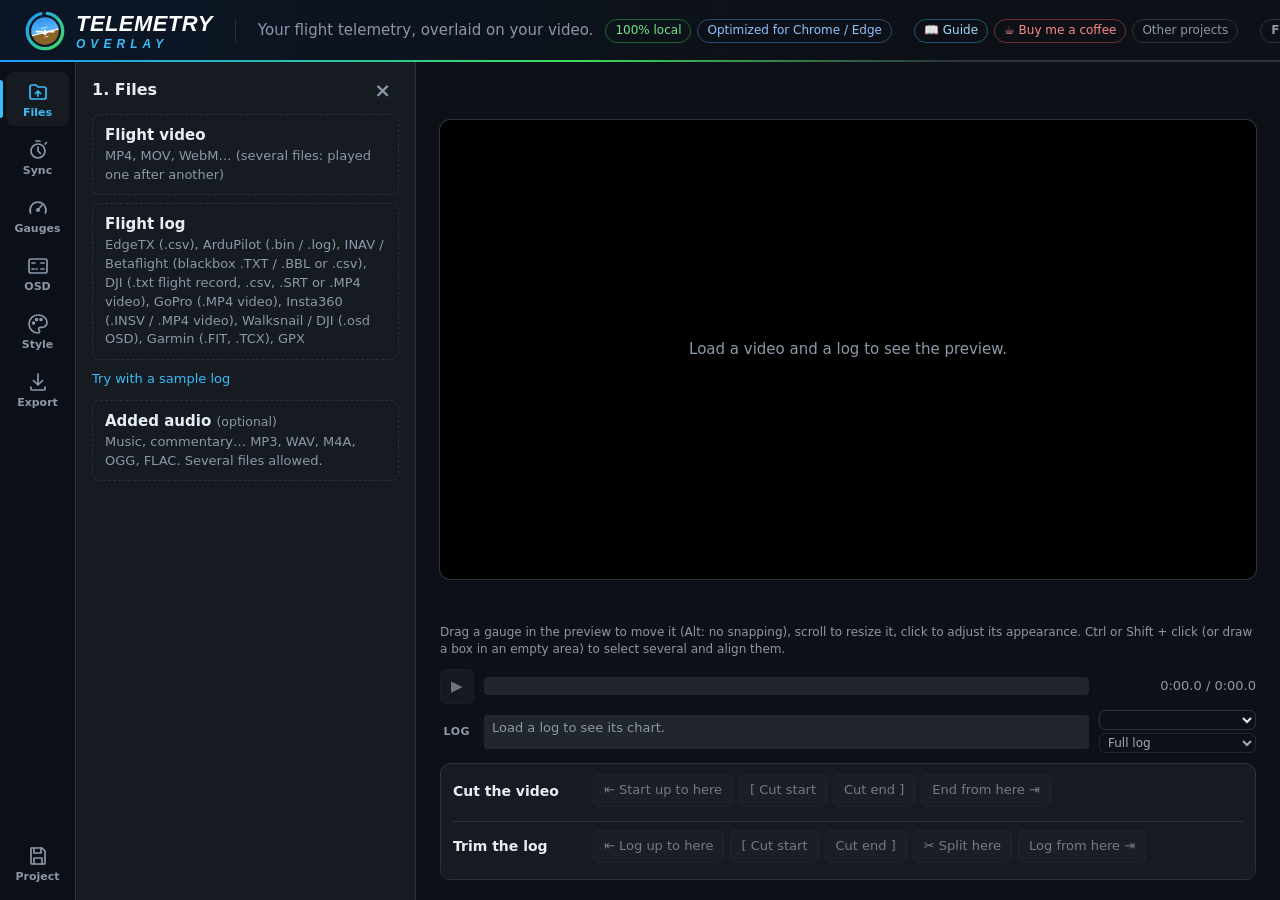
==== index.html @ ede24ced "Mise à jour du site" ====
<!doctype html>
<html lang="fr">
<head>
  <meta charset="utf-8">
  <meta name="viewport" content="width=device-width, initial-scale=1">
  <title>Telemetry Overlay</title>
  <meta name="description" content="Incruste la télémétrie EdgeTX, ArduPilot ou INAV (altitude, vitesse, batterie, GPS) sur tes vidéos de vol, directement dans le navigateur.">
  <link rel="icon" type="image/svg+xml" href="logo/telemetry-overlay-icon.svg">
  <link rel="icon" type="image/png" sizes="32x32" href="logo/favicon-32.png">
  <link rel="icon" type="image/png" sizes="64x64" href="logo/favicon-64.png">
  <link rel="apple-touch-icon" href="logo/apple-touch-icon.png">
  <link rel="stylesheet" href="style.css?v=202610302300">
</head>
<body>
  <header class="topbar">
    <h1 class="brand">
      <img class="brand-icon" src="logo/telemetry-overlay-icon.svg" alt="" width="42" height="42">
      <span class="brand-name"><span class="brand-main">Telemetry</span><span class="brand-sub">Overlay</span></span>
    </h1>
    <div class="topbar-intro">
      <div class="topbar-intro-line">
        <p class="tagline">La télémétrie de ton vol, incrustée sur ta vidéo.</p>
        <ul class="topbar-tags" aria-label="Confidentialité et navigateur">
          <li class="tag-local" title="La vidéo et le log ne quittent pas ta machine">100 % local</li>
          <li class="tag-browser" id="tagBrowser" title="L'export rapide et le calage sur l'image s'appuient sur WebCodecs et la File System Access API, complets sous Chrome et Edge. Firefox et Safari fonctionnent avec des limites.">Optimisé pour Chrome / Edge</li>
        </ul>
      </div>
    </div>
    <nav class="topbar-links" aria-label="Liens">
      <a class="link-guide" href="guide.html" target="_blank" rel="noopener" title="Toutes les fonctions sur une page : fichiers, synchro, jauges, coupes, son, export">📖 Guide</a>
      <a class="link-kofi" href="https://ko-fi.com/thibaultguillaume" target="_blank" rel="noopener" title="Faire un don, sans créer de compte : carte bancaire ou PayPal (via Ko-fi)">☕ Offrir un café</a>
      <a href="https://tguillaume02.github.io/" target="_blank" rel="noopener" title="Mes autres projets">Autres projets</a>
    </nav>
    <div class="lang-switch" id="langSwitch" role="group" aria-label="Langue"></div>
  </header>

  <main class="layout">
    <nav class="rail" aria-label="Parties">
      <button type="button" class="rail-btn" data-tab="files" title="1. Fichiers" aria-expanded="false"><svg viewBox="0 0 24 24" aria-hidden="true"><path d="M4 7a2 2 0 0 1 2-2h4l2 2h6a2 2 0 0 1 2 2v8a2 2 0 0 1-2 2H6a2 2 0 0 1-2-2z"/><path d="M12 11v5M9.5 13.5 12 11l2.5 2.5"/></svg><span>Fichiers</span></button>
      <button type="button" class="rail-btn" data-tab="sync" title="2. Synchronisation" aria-expanded="false"><svg viewBox="0 0 24 24" aria-hidden="true"><circle cx="12" cy="13" r="7"/><path d="M12 9v4l2.5 2.5M10 3h4M19 6l1.5-1.5"/></svg><span>Synchro</span></button>
      <button type="button" class="rail-btn" data-tab="gauges" title="3. Jauges" aria-expanded="false"><svg viewBox="0 0 24 24" aria-hidden="true"><path d="M4.5 17a8 8 0 1 1 15 0"/><path d="m12 14 4-5"/><circle cx="12" cy="14" r="1.2"/></svg><span>Jauges</span></button>
      <button type="button" class="rail-btn" data-tab="osd" title="OSD d'origine (.osd Walksnail / DJI)" aria-expanded="false"><svg viewBox="0 0 24 24" aria-hidden="true"><rect x="3" y="5" width="18" height="14" rx="2"/><path d="M6 9h3M15 9h3M6 15h2M10 15h1M15 15h3"/></svg><span>OSD</span></button>
      <button type="button" class="rail-btn" data-tab="style" title="Apparence par défaut" aria-expanded="false"><svg viewBox="0 0 24 24" aria-hidden="true"><path d="M12 3a9 9 0 1 0 0 18c1.1 0 1.6-.8 1.6-1.6 0-.5-.2-.9-.5-1.2-.3-.3-.5-.7-.5-1.2 0-.9.7-1.6 1.6-1.6H16a5 5 0 0 0 5-5c0-4-4-7.4-9-7.4z"/><circle cx="7.5" cy="11" r="1"/><circle cx="10.5" cy="7.5" r="1"/><circle cx="15" cy="7.5" r="1"/></svg><span>Apparence</span></button>
      <button type="button" class="rail-btn" data-tab="export" title="4. Export" aria-expanded="false"><svg viewBox="0 0 24 24" aria-hidden="true"><path d="M12 4v11M7.5 10.5 12 15l4.5-4.5"/><path d="M5 17v2a1 1 0 0 0 1 1h12a1 1 0 0 0 1-1v-2"/></svg><span>Export</span></button>
      <button type="button" class="rail-btn rail-end" data-tab="project" title="Projet" aria-expanded="false"><svg viewBox="0 0 24 24" aria-hidden="true"><path d="M5 4h11l3 3v12a1 1 0 0 1-1 1H6a1 1 0 0 1-1-1z"/><path d="M8 4v5h7V4M8 20v-6h8v6"/></svg><span>Projet</span></button>
    </nav>

    <aside class="panel" id="panel">
      <section data-tab="project" hidden>
        <h2>Projet</h2>
        <p class="hint" data-i18n>Enregistre la vidéo, le log, le son ajouté, la synchronisation, les coupes et les jauges dans un seul fichier <b>.otproj</b> pour reprendre l'édition plus tard.</p>
        <div class="row">
          <button type="button" id="saveProject" disabled>Enregistrer le projet</button>
          <button type="button" id="openProject">Ouvrir un projet</button>
          <input type="file" id="fileProject" accept=".otproj" hidden>
        </div>
        <p class="msg" id="projectInfo" hidden></p>
        <div class="field">Disposition des jauges
          <p class="hint" data-i18n>Enregistre uniquement la position et la taille des jauges dans un fichier <b>.json</b>, pour les replacer à l'identique sur une autre vidéo.</p>
          <div class="row">
            <button type="button" id="saveLayout">Enregistrer la disposition</button>
            <button type="button" id="loadLayout">Charger une disposition</button>
            <input type="file" id="fileLayout" accept=".json,.otproj,application/json" hidden>
          </div>
        </div>
        <p class="msg" id="layoutInfo" hidden></p>
      </section>

      <section data-tab="files" hidden>
        <h2>1. Fichiers</h2>
        <label class="drop" id="dropVideo">
          <input type="file" id="fileVideo" accept="video/*,.avi,.mov,.mkv,.lrf,.insv,.lrv" multiple hidden>
          <span class="drop-title">Vidéo du vol</span>
          <span class="drop-name" id="nameVideo">MP4, MOV, WebM… (plusieurs fichiers : lus à la suite)</span>
        </label>
        <ol class="clip-list" id="videoClips" hidden></ol>
        <input type="file" id="fileVideoAdd" accept="video/*,.avi,.mov,.mkv,.lrf,.insv,.lrv" multiple hidden>
        <button type="button" class="link clip-add" id="addVideo" hidden>＋ Ajouter une vidéo à la suite</button>
        <label class="drop" id="dropLog">
          <input type="file" id="fileLog" accept=".csv,.bin,.log,.txt,.bbl,.bfl,.srt,.mp4,.insv,.lrv,.fit,.gpx,.tcx,.osd,text/csv" multiple hidden>
          <span class="drop-title">Log de vol</span>
          <span class="drop-name" id="nameLog">EdgeTX (.csv), ArduPilot (.bin / .log), INAV / Betaflight (blackbox .TXT / .BBL ou .csv), DJI (journal .txt, .csv, .SRT ou vidéo .MP4), GoPro (vidéo .MP4), Insta360 (vidéo .INSV / .MP4), Walksnail / DJI (OSD .osd), Garmin (.FIT, .TCX), GPX</span>
        </label>
        <button type="button" class="link" id="loadSample">Essayer avec un log d'exemple</button>
        <p class="msg" id="logInfo" hidden></p>
        <select id="logFlight" aria-label="Vol à afficher" hidden></select>
        <input type="file" id="fileLogAdd" accept=".csv,.bin,.log,.txt,.bbl,.bfl,.srt,.mp4,.insv,.lrv,.fit,.gpx,.tcx,.osd,text/csv" multiple hidden>
        <button type="button" class="link clip-add" id="addLog" title="Colle un autre log après celui-ci (log coupé en plusieurs fichiers, vol suivant…) ; il devient une partie à recaler dans « Couper le log »" hidden>＋ Ajouter un log à la suite</button>
        <label class="drop" id="dropAudio">
          <input type="file" id="fileAudio" accept="audio/*,.mp3,.wav,.m4a,.aac,.ogg,.oga,.opus,.flac,.webm" multiple hidden>
          <span class="drop-title" data-i18n>Son ajouté <small>(facultatif)</small></span>
          <span class="drop-name">Musique, commentaire… MP3, WAV, M4A, OGG, FLAC. Plusieurs fichiers possibles.</span>
        </label>
        <ul class="tracks" id="audioTracks"></ul>
        <p class="hint tracks-hint" id="tracksHint" data-i18n hidden>Mixé avec le son d'origine. Le départ est compté sur la vidéo <b>exportée</b>, après les coupes. Glisse une piste sur la frise sous la vidéo pour la placer, ou « ⤓ Ici » pour la caler sur l'instant affiché. Sur la forme d'onde : clic pour choisir où écouter, glisser pour sélectionner un passage à couper ou à garder.</p>
      </section>

      <section data-tab="sync" hidden>
        <h2>2. Synchronisation</h2>
        <p class="hint" data-i18n>Mets la vidéo sur un instant reconnaissable (décollage, coup de gaz), clique sur <b>Marquer</b>, puis clique sur le même instant dans la courbe du log.</p>
        <div class="row">
          <button type="button" id="markVideo" title="Retient l'instant affiché dans la vidéo ; clique ensuite sur le même instant dans la courbe du log">Marquer l'instant vidéo</button>
          <button type="button" id="autoSync" title="Aligne le décollage détecté dans le log sur l'instant vidéo marqué">Caler sur le décollage</button>
        </div>
        <div class="row">
          <button type="button" id="soundSync" title="Compare le bruit des moteurs dans le son de la vidéo à la courbe des gaz du log" disabled>Caler sur le son des moteurs</button>
          <button type="button" id="motionSync" title="Compare les rotations visibles dans l'image (roulis, tangage, lacet) à celles du log : utile quand le son ne suffit pas" disabled>Caler sur le mouvement de l'image</button>
        </div>
        <label class="check" title="Compare le bruit des moteurs dans le son de la vidéo à la courbe des gaz du log"><input type="checkbox" id="optAutoSync" checked> Synchro automatique (son des moteurs)</label>
        <p class="hint" id="autoSyncInfo" hidden></p>
        <p class="marks" id="marks">Vidéo : -- · Log : --</p>
        <label class="field">Décalage (log − vidéo), en secondes
          <div class="row">
            <button type="button" data-nudge="-1">−1</button>
            <button type="button" data-nudge="-0.1">−0,1</button>
            <button type="button" data-nudge="-0.01">−0,01</button>
            <input type="number" id="offset" step="0.01" value="0">
            <button type="button" data-nudge="0.01">+0,01</button>
            <button type="button" data-nudge="0.1">+0,1</button>
            <button type="button" data-nudge="1">+1</button>
          </div>
        </label>
      </section>

      <section data-tab="gauges" hidden>
        <h2>3. Jauges</h2>
        <div id="gauges" class="gauges">
          <p class="hint">Charge un log pour choisir les jauges.</p>
        </div>
        <label class="field">Ajouter une jauge
          <input type="search" id="gaugeSearch" placeholder="Rechercher une donnée…" autocomplete="off" disabled
                 title="Filtre la liste ; Entrée ajoute le premier résultat, ↓ pour parcourir">
          <select id="addGauge" disabled><option value="">Choisir une donnée…</option></select>
        </label>
        <p class="msg ok" id="gaugeFlash" hidden></p>
      </section>

      <section data-tab="osd" hidden>
        <h2>OSD d'origine</h2>
        <p class="hint" data-i18n>Redessine l'OSD enregistré par les lunettes (fichier <b>.osd</b> Walksnail Avatar ou DJI WTFOS) avec sa police, par-dessus la vidéo, en plus des jauges ou à leur place.</p>
        <label class="drop" id="dropOsd">
          <input type="file" id="fileOsd" accept=".osd" hidden>
          <span class="drop-title">Enregistrement OSD (.osd)</span>
          <span class="drop-name" id="nameOsd"></span>
        </label>
        <label class="drop" id="dropOsdFont">
          <input type="file" id="fileOsdFont" accept="image/png,.png" multiple hidden>
          <span class="drop-title">Police OSD (.png)</span>
          <span class="drop-name" id="nameOsdFont"></span>
        </label>
        <p class="msg" id="osdInfo" hidden></p>
        <label class="check"><input type="checkbox" id="osdShow" checked> Afficher l'OSD</label>
        <label class="check"><input type="checkbox" id="osdGauges" checked> Afficher aussi les jauges</label>
        <label class="field">Taille de l'OSD <span id="osdScaleVal"></span>
          <input type="range" id="osdScale" min="0.5" max="1.5" step="0.01" value="1">
        </label>
        <div class="row field">
          <label class="inline" title="En pixels d'une vidéo 1080p">Décalage X <input type="number" id="osdDx" step="1" value="0"></label>
          <label class="inline" title="En pixels d'une vidéo 1080p">Y <input type="number" id="osdDy" step="1" value="0"></label>
        </div>
        <label class="field" title="Compense la dérive d'horloge entre l'OSD et la vidéo : au-dessus de 1, l'OSD avance plus vite">Vitesse de l'OSD
          <input type="number" id="osdSpeed" min="0.9" max="1.1" step="0.0005" value="1">
        </label>
        <button type="button" id="osdReset" class="link">Remettre la taille, la position et la vitesse par défaut</button>
        <div class="row field">
          <button type="button" id="osdMask" title="Clique ensuite sur les cases de l'aperçu à cacher (ou à réafficher)">Masquer des cases…</button>
          <button type="button" id="osdUnmask">Tout réafficher</button>
          <span class="hint" id="osdMaskInfo"></span>
        </div>
        <p class="hint" id="osdMaskHint" hidden>Clique sur une case de l'aperçu pour la masquer ou la réafficher (nom du pilote, coordonnées GPS…).</p>
      </section>

      <section data-tab="style" hidden>
        <h2>Apparence par défaut</h2>
        <p class="hint">S'applique à toutes les jauges, sauf celles réglées individuellement (bouton 🎨 ou clic sur la jauge dans l'aperçu).</p>
        <label class="check"><input type="checkbox" id="optLabel" checked> Afficher le nom des jauges</label>
        <div class="row field">
          <label class="inline">Position du nom
            <select id="optLabelPos" title="Gauche / droite : jauges « Valeur »">
              <option value="above">Au-dessus</option>
              <option value="below">En dessous</option>
              <option value="left">À gauche</option>
              <option value="right">À droite</option>
            </select>
          </label>
          <label class="inline">Hauteur
            <select id="optLabelAlign" title="Hauteur du nom quand il est à gauche ou à droite">
              <option value="top">En haut</option>
              <option value="middle">Au centre</option>
              <option value="bottom">En bas</option>
            </select>
          </label>
          <label class="inline" title="Les noms personnalisés s'affichent toujours tels que saisis"><input type="checkbox" id="optLabelUpper" checked> Majuscules</label>
        </div>
        <label class="field">Taille des noms <span id="optLabelSizeVal"></span>
          <input type="range" id="optLabelSize" min="0.5" max="2" step="0.05" value="1">
        </label>
        <label class="check"><input type="checkbox" id="optUnit" checked> Afficher les unités (%, V, A, mAh, dBm…)</label>
        <label class="field" title="Réel : unités enregistrées dans le log, sans conversion">Unités
          <select id="optUnits"></select>
        </label>
        <div class="field">Police
          <div id="optFontBox"></div>
        </div>
        <label class="check"><input type="checkbox" id="optBg" checked> Fond derrière les jauges</label>
        <label class="field">Opacité du fond <span id="optBgAlphaVal"></span>
          <input type="range" id="optBgAlpha" min="0" max="1" step="0.05" value="0.55">
        </label>
        <label class="field">Taille des jauges <span id="optScaleVal"></span>
          <input type="range" id="optScale" min="0.5" max="1.6" step="0.05" value="1">
        </label>
        <div class="row field">
          <label class="inline">Couleur <input type="color" id="optAccent" value="#38bdf8"></label>
          <label class="inline">Texte <input type="color" id="optText" value="#ffffff"></label>
          <label class="inline">Graphiques sur
            <select id="optWindow">
              <option value="10">10 s</option>
              <option value="30" selected>30 s</option>
              <option value="60">60 s</option>
              <option value="120">2 min</option>
            </select>
          </label>
        </div>
        <button type="button" id="resetStyles" class="apply-all" title="Retire les réglages individuels d'apparence et de taille">Remettre toutes les jauges sur l'apparence par défaut</button>
        <div class="field">Configuration (jauges, positions, apparence, réglages d'export)
          <div class="row">
            <button type="button" id="exportConfig" title="Enregistre la configuration dans un fichier .json pour la réappliquer sur une autre vidéo">Exporter la configuration</button>
            <button type="button" id="importConfig" title="Réapplique une configuration exportée (ou celle d'un projet .otproj)">Importer…</button>
            <input type="file" id="fileConfig" accept=".json,.otproj,application/json" hidden>
          </div>
        </div>
        <p class="msg" id="configInfo" hidden></p>
      </section>

      <section data-tab="export" hidden>
        <h2>4. Export</h2>
        <p class="hint">Les vidéos MP4, MOV et AVI sont traitées image par image, plus vite que la lecture, même si l'onglet passe en arrière-plan. Les autres formats passent par un export en temps réel.</p>
        <details class="tip" id="gpuTip" hidden>
          <summary>Export lent, carte graphique à 0 % ?</summary>
          <p class="hint" data-i18n>Sur un PC portable, Windows fait souvent tourner le navigateur sur la puce graphique intégrée (Intel / AMD) : la carte graphique dédiée (NVIDIA / AMD) reste à 0 % pendant l'export. Pour la lui confier : <b>Paramètres Windows › Système › Affichage › Graphiques</b>, choisis le navigateur (Chrome ou Edge), règle-le sur <b>Hautes performances</b>, puis ferme et relance le navigateur. Branche aussi le PC sur secteur : sur batterie, Windows bride le navigateur (mode efficacité).</p>
        </details>
        <p class="src-info" id="srcInfo" hidden></p>
        <label class="field" title="Séquence PNG : les jauges seules sur fond transparent, une image par trame, à poser sur la vidéo dans un logiciel de montage (Premiere, Resolve, Final Cut…)">Format
          <select id="expFormat">
            <option value="mp4" selected>Vidéo MP4 avec l'incrustation</option>
            <option value="vertical">Vidéo verticale 9:16 (Shorts, Reels, TikTok)</option>
            <option value="png">Séquence PNG transparente (incrustation seule)</option>
          </select>
        </label>
        <p class="hint" id="expVerticalHint" hidden>Le centre de l'image est gardé (zone claire dans l'aperçu) et les jauges sont replacées dans le cadre vertical. Pour un extrait court, garde le meilleur passage :</p>
        <button type="button" id="keepHighlight" hidden disabled title="Remplace les coupes pour ne garder que 30 s autour de la vitesse max (Ctrl+Z pour revenir)">✂ Garder les 30 s autour de la vitesse max</button>
        <p class="hint" id="expPngHint" hidden>Une image PNG par trame, à la cadence de la vidéo, avec les jauges sur fond transparent. Les images sont regroupées dans une archive ZIP : décompresse-la avant de l'importer. Dans le logiciel de montage, importe la séquence et pose-la sur une piste au-dessus de la vidéo. Les jauges étant dessinées, elles restent nettes en 4K même depuis une vidéo HD.</p>
        <div class="export-opts">
          <label class="field">Résolution
            <select id="expRes">
              <option value="">Celle de la vidéo</option>
              <option value="2160">4K (2160p)</option>
              <option value="1440">1440p</option>
              <option value="1080">1080p</option>
              <option value="720">720p</option>
            </select>
          </label>
          <label class="field">Qualité
            <select id="expQuality">
              <option value="source" selected>Identique à la source</option>
              <option value="high">Supérieure (×1,5)</option>
              <option value="max">Maximale (×2,5)</option>
              <option value="light">Légère (partage rapide)</option>
              <option value="custom">Personnalisée…</option>
            </select>
          </label>
        </div>
        <div class="export-opts">
          <label class="field" title="Fondu au noir de part et d'autre de chaque raccord entre deux passages gardés">Fondu aux raccords
            <select id="expFadeCuts">
              <option value="0" selected>Aucun (coupe franche)</option>
              <option value="0.25">0,25 s</option>
              <option value="0.5">0,5 s</option>
              <option value="1">1 s</option>
            </select>
          </label>
          <label class="field" title="Ouverture depuis le noir et fermeture vers le noir (image et son)">Fondu début / fin
            <select id="expFadeEnds">
              <option value="0" selected>Aucun</option>
              <option value="0.5">0,5 s</option>
              <option value="1">1 s</option>
              <option value="2">2 s</option>
              <option value="3">3 s</option>
            </select>
          </label>
        </div>
        <label class="field" id="expMbpsField" hidden>Débit vidéo (Mbit/s)
          <input type="number" id="expMbps" min="0.5" max="400" step="0.5" value="20">
        </label>
        <p class="hint" id="expEstimate"></p>
        <label class="check field-check"><input type="checkbox" id="expAudio" checked> Garder le son d'origine</label>
        <label class="vol field-vol" title="Volume du son d'origine dans la vidéo exportée">Volume
          <input type="range" id="expAudioVol" min="0" max="2" step="0.05" value="1"><span id="expAudioVolVal">100 %</span>
        </label>
        <p class="hint tracks-hint" id="expTracksHint">Le son ajouté dans « 1. Fichiers » est mixé par-dessus, avec ses coupes.</p>
        <div class="row">
          <button type="button" class="primary" id="export" disabled>Exporter la vidéo</button>
          <button type="button" id="cancelExport" hidden>Annuler</button>
        </div>
        <div class="progress" id="progress" hidden><div id="progressBar"></div></div>
        <p class="msg" id="exportInfo" hidden></p>
        <a id="download" class="primary" hidden>Télécharger</a>
        <div class="share-card" id="shareCard" hidden>
          <p class="share-title">Ta vidéo est prête : montre-la !</p>
          <p class="share-credit">Tu publies cette vidéo ? Cite Telemetry Overlay et son lien dans la description : c'est la meilleure façon de soutenir l'appli. Merci ! Les boutons ci-dessous copient un texte tout prêt.</p>
          <div class="row">
            <button type="button" class="primary" id="shareFile" title="Envoie la vidéo vers WhatsApp, Discord, Mail… par le menu de partage du système">📤 Partager la vidéo</button>
            <button type="button" id="copyCaption" title="Chiffres clés du vol, lien de l'appli et hashtags, à coller sous ta publication">📋 Copier une légende</button>
            <button type="button" id="copyYoutube" title="Une ligne avec le lien de l'appli, à coller dans la description YouTube">▶ Texte pour YouTube</button>
          </div>
        </div>

        <p class="field share-head">Partager</p>
        <div class="row">
          <button type="button" id="flightCard" title="Image carrée avec la trace GPS et les chiffres clés du vol, pour Instagram, Strava, Discord…">🖼 Image de synthèse du vol</button>
          <button type="button" id="shareApp" title="Envoie le lien de Telemetry Overlay à un ami">🔗 Recommander l'appli</button>
        </div>
        <div class="flight-card" id="flightCardBox" hidden>
          <label class="field">Titre de l'image
            <input type="text" id="flightCardTitle" maxlength="80" autocomplete="off"
                   title="Laisse vide pour reprendre le nom de la vidéo">
          </label>
          <label class="check"><input type="checkbox" id="flightCardShowTitle" checked> Afficher un titre</label>
          <img id="flightCardImg" alt="Image de synthèse du vol">
          <div class="row">
            <a id="flightCardDownload" class="primary">Télécharger l'image</a>
            <button type="button" id="flightCardShare" hidden>📤 Partager l'image</button>
          </div>
        </div>
        <p class="msg" id="shareMsg"></p>
      </section>

    </aside>

    <section class="stage">
      <div class="screen">
        <canvas id="canvas" width="1280" height="720"></canvas>
        <p class="placeholder" id="placeholder">Charge une vidéo et un log pour voir l'aperçu.</p>
        <div class="align-bar" id="alignBar" role="toolbar" aria-label="Aligner les jauges sélectionnées" hidden>
          <span class="align-grip" id="alignGrip" title="Glisser pour déplacer la barre (double-clic : la remettre en haut)"><svg viewBox="0 0 8 16" aria-hidden="true"><circle cx="2" cy="3" r="1.2"/><circle cx="6" cy="3" r="1.2"/><circle cx="2" cy="8" r="1.2"/><circle cx="6" cy="8" r="1.2"/><circle cx="2" cy="13" r="1.2"/><circle cx="6" cy="13" r="1.2"/></svg></span>
          <span class="align-count" id="alignCount"></span>
          <span class="align-group">
            <span class="align-label">Aligner</span>
            <button type="button" data-align="left" title="Aligner à gauche"><svg viewBox="0 0 16 16" aria-hidden="true"><line x1="2" y1="1" x2="2" y2="15"/><rect x="4" y="3" width="10" height="4"/><rect x="4" y="9" width="6" height="4"/></svg></button>
            <button type="button" data-align="hcenter" title="Centrer horizontalement (sur une même verticale)"><svg viewBox="0 0 16 16" aria-hidden="true"><line x1="8" y1="1" x2="8" y2="15"/><rect x="3" y="3" width="10" height="4"/><rect x="5" y="9" width="6" height="4"/></svg></button>
            <button type="button" data-align="right" title="Aligner à droite"><svg viewBox="0 0 16 16" aria-hidden="true"><line x1="14" y1="1" x2="14" y2="15"/><rect x="2" y="3" width="10" height="4"/><rect x="6" y="9" width="6" height="4"/></svg></button>
            <span class="align-sep"></span>
            <button type="button" data-align="top" title="Aligner en haut"><svg viewBox="0 0 16 16" aria-hidden="true"><line x1="1" y1="2" x2="15" y2="2"/><rect x="3" y="4" width="4" height="10"/><rect x="9" y="4" width="4" height="6"/></svg></button>
            <button type="button" data-align="vcenter" title="Centrer verticalement (sur une même horizontale)"><svg viewBox="0 0 16 16" aria-hidden="true"><line x1="1" y1="8" x2="15" y2="8"/><rect x="3" y="3" width="4" height="10"/><rect x="9" y="5" width="4" height="6"/></svg></button>
            <button type="button" data-align="bottom" title="Aligner en bas"><svg viewBox="0 0 16 16" aria-hidden="true"><line x1="1" y1="14" x2="15" y2="14"/><rect x="3" y="2" width="4" height="10"/><rect x="9" y="6" width="4" height="6"/></svg></button>
          </span>
          <span class="align-group">
            <span class="align-label">Répartir</span>
            <button type="button" data-align="hdist" title="Répartir horizontalement (espacement égal, 3 jauges ou plus)"><svg viewBox="0 0 16 16" aria-hidden="true"><rect x="1" y="4" width="3" height="8"/><rect x="6.5" y="2" width="3" height="12"/><rect x="12" y="5" width="3" height="6"/></svg></button>
            <button type="button" data-align="vdist" title="Répartir verticalement (espacement égal, 3 jauges ou plus)"><svg viewBox="0 0 16 16" aria-hidden="true"><rect x="4" y="1" width="8" height="3"/><rect x="2" y="6.5" width="12" height="3"/><rect x="5" y="12" width="6" height="3"/></svg></button>
          </span>
          <span class="align-group">
            <span class="align-label">Disposer</span>
            <button type="button" data-align="row" title="Mettre en ligne : côte à côte, alignées en haut"><svg viewBox="0 0 16 16" aria-hidden="true"><rect x="1" y="3" width="4" height="7"/><rect x="6" y="3" width="4" height="10"/><rect x="11" y="3" width="4" height="5"/></svg> Ligne</button>
            <button type="button" data-align="col" title="Mettre en colonne : les unes sous les autres, alignées à gauche"><svg viewBox="0 0 16 16" aria-hidden="true"><rect x="2" y="1" width="8" height="4"/><rect x="2" y="6" width="12" height="4"/><rect x="2" y="11" width="6" height="4"/></svg> Colonne</button>
            <button type="button" data-align="groupbg" id="groupBgBtn" title="Un seul fond pour l'ensemble des jauges sélectionnées, espaces entre elles compris (cliquer à nouveau pour le retirer)"><svg viewBox="0 0 16 16" aria-hidden="true"><rect class="bg" x="1" y="1" width="14" height="14" rx="2"/><rect x="3.5" y="4" width="4" height="8"/><rect x="9" y="4" width="3.5" height="5"/></svg> Fond commun</button>
          </span>
        </div>
      </div>
      <p class="stage-hint">Glisse une jauge dans l'aperçu pour la déplacer (Alt : sans aimantation), molette pour la redimensionner, clic pour régler son apparence. Ctrl ou Maj + clic (ou un cadre tracé dans le vide) pour en sélectionner plusieurs et les aligner.</p>
      <div class="controls">
        <button type="button" id="play" disabled title="Lecture / pause (espace)">▶</button>
        <canvas id="timeline" height="34" title="Clique ou glisse pour te déplacer dans la vidéo. Couloir d'un son ajouté : glisser pour le déplacer, Maj + glisser pour sélectionner un passage à couper."></canvas>
        <span id="clock">0:00.0 / 0:00.0</span>
        <span class="lane-kind" aria-hidden="true">Log</span>
        <canvas id="chart" height="34" title="Courbe du log : glisse le curseur (ou la courbe) pour te déplacer dans le log ; clique sur l'instant reconnaissable pour synchroniser"></canvas>
        <div class="chart-opts">
          <select id="chartColumn" aria-label="Donnée affichée"></select>
          <select id="chartView" title="Aligné sur la frise de la vidéo ci-dessus, log complet, ou seulement les passages gardés (une fois synchronisée)" disabled>
            <option value="video">Aligné sur la frise</option>
            <option value="full">Log complet</option>
            <option value="montage">Vidéo montée</option>
          </select>
        </div>
      </div>
      <div class="cutbar">
        <div class="cut-group">
          <span class="cut-kind">Couper la vidéo</span>
          <div class="row">
            <button type="button" id="cutStart" disabled title="Retire tout ce qui précède l'instant affiché">⇤ Le début jusqu'ici</button>
            <button type="button" id="cutIn" disabled title="Touche I">[ Début de coupe</button>
            <button type="button" id="cutOut" disabled title="Touche O">Fin de coupe ]</button>
            <button type="button" id="cutEnd" disabled title="Retire tout ce qui suit l'instant affiché">La fin à partir d'ici ⇥</button>
            <span class="cut-summary" id="cutSummary"></span>
          </div>
          <ul class="cuts" id="cutList"></ul>
        </div>
        <div class="cut-group">
          <span class="cut-kind">Couper le log</span>
          <div class="row">
            <button type="button" id="logCutStart" disabled title="Ignore le log avant l'instant affiché (sol, attente…) : jauges, statistiques et échelles ne tiennent compte que du reste">⇤ Le log jusqu'ici</button>
            <button type="button" id="logCutIn" disabled title="Début du passage du log à retirer">[ Début de coupe</button>
            <button type="button" id="logCutOut" disabled title="Fin du passage du log à retirer">Fin de coupe ]</button>
            <button type="button" id="logSplit" disabled title="Coupe le log en deux à l'instant affiché, sans rien retirer : la partie suivante peut ensuite être recalée">✂ Scinder ici</button>
            <button type="button" id="logCutEnd" disabled title="Ignore le log après l'instant affiché">Le log à partir d'ici ⇥</button>
            <span class="cut-summary" id="logCutSummary"></span>
          </div>
          <ul class="cuts" id="logCutList"></ul>
          <p class="hint" id="logPartInfo" hidden></p>
        </div>
        <div class="cut-group" id="cutAudioGroup" hidden>
          <span class="cut-kind">Couper le son ajouté</span>
          <div class="row">
            <button type="button" id="cutAudio" disabled title="Retire du son ajouté le passage sélectionné (touche Suppr)">✂ Couper la sélection</button>
            <span class="cut-hint" data-i18n><b>Maj + glisser</b> sur le couloir du son dans la frise pour sélectionner un passage, puis <b>Suppr</b> ou ce bouton.</span>
          </div>
        </div>
      </div>
    </section>
  </main>

  <video id="video" playsinline preload="auto" class="source-video"></video>
  <script type="module" src="js/app.js?v=202610292300"></script>
</body>
</html>
---- style.css ----
:root {
  --bg: #0d1117;
  --panel: #161b22;
  --line: #2a313c;
  --text: #e6edf3;
  --muted: #8b98a8;
  --accent: #38bdf8;
  --accent-ink: #04212f;
  --warn: #fbbf24;
  color-scheme: dark;
}

* { box-sizing: border-box; }
[hidden] { display: none !important; }
body {
  margin: 0;
  background: var(--bg);
  color: var(--text);
  font: 15px/1.45 "Segoe UI", Roboto, system-ui, sans-serif;
}

.topbar {
  position: relative;
  display: flex;
  align-items: center;
  gap: 10px 22px;
  padding: 10px 24px;
  background: linear-gradient(90deg, #0b1626, var(--bg) 60%);
}
/* Filet bleu → vert, repris de l'anneau du logo */
.topbar::after {
  content: "";
  position: absolute;
  inset: auto 0 0;
  height: 2px;
  background: linear-gradient(90deg, #1e9bff, #3ddc5a 45%, var(--line) 75%);
}
.brand { display: flex; align-items: center; gap: 10px; margin: 0; flex: none; }
.brand-icon { width: 42px; height: 42px; }
.brand-name { display: flex; flex-direction: column; line-height: 1; font-family: "Exo 2", "Segoe UI", sans-serif; font-style: italic; }
.brand-main { font-size: 22px; font-weight: 800; letter-spacing: .02em; text-transform: uppercase; color: #fff; }
.brand-sub { margin-top: 3px; font-size: 12px; font-weight: 700; letter-spacing: .42em; text-transform: uppercase; color: var(--accent); }
.topbar-intro { display: flex; flex: none; flex-direction: column; gap: 4px; padding-left: 22px; border-left: 1px solid var(--line); }
.topbar-intro-line { display: flex; align-items: center; gap: 12px; }
.tagline { margin: 0; color: var(--muted); }
.topbar-tags { display: flex; flex-wrap: wrap; gap: 6px; margin: 0; padding: 0; list-style: none; }
.topbar-tags li {
  padding: 2px 9px;
  border: 1px solid var(--line);
  border-radius: 999px;
  font-size: 12px;
  color: var(--muted);
  white-space: nowrap;
}
.topbar-tags .tag-local { border-color: #3ddc5a66; color: #6ee787; }
.topbar-tags .tag-browser { border-color: #4da3ff66; color: #8cc4ff; }
.topbar-tags .tag-browser.warn { border-color: #ffb02e88; color: #ffc65c; }
.topbar-links { display: flex; flex: none; gap: 6px; margin-left: auto; }
.topbar-links a {
  padding: 2px 9px;
  border: 1px solid var(--line);
  border-radius: 999px;
  font-size: 12px;
  color: var(--muted);
  text-decoration: none;
  white-space: nowrap;
}
.topbar-links a:hover { border-color: var(--accent); color: var(--text); }
.topbar-links .link-kofi { border-color: #ff5e5b66; color: #ff8a87; }
.topbar-links .link-guide { border-color: #38bdf866; color: #9fdcfb; }
.lang-switch { display: flex; flex: none; border: 1px solid var(--line); border-radius: 999px; overflow: hidden; }
.lang-switch button {
  padding: 2px 10px;
  border: 0;
  border-radius: 0;
  background: transparent;
  color: var(--muted);
  font-size: 12px;
  font-weight: 600;
  cursor: pointer;
}
.lang-switch button[aria-pressed="true"] { background: var(--accent); color: var(--accent-ink); }
@media (max-width: 1270px) {
  .topbar { flex-wrap: wrap; }
  .topbar-links { margin-left: 0; }
}
@media (max-width: 900px) { .tagline { display: none; } }
@media (max-width: 640px) {
  .topbar { padding: 10px 16px; }
  .topbar-intro { padding-left: 0; border-left: 0; }
}

.layout {
  display: grid;
  grid-template-columns: 76px clamp(270px, 30vw, 340px) minmax(0, 1fr);
  align-items: start;
}
.layout.panel-closed { grid-template-columns: 76px minmax(0, 1fr); }
.layout.panel-closed .panel { display: none; }

/* Bandeau d'icônes : un clic ouvre le panneau de la partie */
.rail {
  display: flex; flex-direction: column; gap: 4px;
  padding: 10px 6px;
  background: #0b1018;
  border-right: 1px solid var(--line);
}
.rail-btn {
  position: relative;
  display: flex; flex-direction: column; align-items: center; gap: 3px;
  padding: 8px 2px 7px;
  border: none; border-radius: 8px;
  background: none;
  color: var(--muted);
  font-size: 11px; font-weight: 600; line-height: 1.1;
}
.rail-btn svg { width: 24px; height: 24px; fill: none; stroke: currentColor; stroke-width: 1.7; stroke-linecap: round; stroke-linejoin: round; }
.rail-btn:hover:not(:disabled) { color: var(--text); background: #161b22; }
.rail-btn.active { color: var(--accent); background: var(--panel); }
.rail-btn.active::before { content: ""; position: absolute; left: -6px; top: 8px; bottom: 8px; width: 3px; border-radius: 0 3px 3px 0; background: var(--accent); }
.rail-end { margin-top: auto; }

.panel { background: var(--panel); border-right: 1px solid var(--line); }
.panel section { padding: 16px; }
.panel h2 { display: flex; align-items: center; gap: 8px; margin: 0 0 12px; font-size: 16px; }
.panel-close { margin-left: auto; padding: 0 8px; border: none; background: none; color: var(--muted); font-size: 20px; line-height: 1.2; }
.panel-close:hover:not(:disabled) { color: var(--text); background: #21262d; }
.hint { margin: 0 0 10px; color: var(--muted); font-size: 13px; }
.tip { margin: 0 0 10px; font-size: 13px; }
.tip summary { cursor: pointer; color: var(--muted); }
.tip[open] summary { margin-bottom: 6px; }

.drop {
  display: flex; flex-direction: column;
  border: 1px dashed var(--line);
  border-radius: 8px;
  padding: 10px 12px;
  margin-bottom: 8px;
  cursor: pointer;
}
.drop:hover, .drop.over { border-color: var(--accent); }
.drop.ok { border-style: solid; border-color: #2f6f4f; }
.drop-title { font-weight: 600; }
.drop-name { color: var(--muted); font-size: 13px; overflow-wrap: anywhere; }

button, .primary {
  font: inherit;
  color: var(--text);
  background: #21262d;
  border: 1px solid var(--line);
  border-radius: 6px;
  padding: 6px 10px;
  cursor: pointer;
}
button:hover:not(:disabled) { border-color: var(--accent); }
button:disabled { opacity: 0.45; cursor: default; }
.primary {
  display: inline-block;
  background: var(--accent);
  color: var(--accent-ink);
  border-color: var(--accent);
  font-weight: 600;
  text-decoration: none;
}
.link { background: none; border: none; color: var(--accent); padding: 0; font-size: 13px; }

/* Vidéos lues à la suite */
.clip-list { list-style: none; margin: -2px 0 6px; padding: 0; font-size: 13px; }
.clip-list li { display: flex; align-items: center; gap: 8px; padding: 2px 0 2px 12px; }
.clip-name { flex: 1; min-width: 0; overflow: hidden; text-overflow: ellipsis; white-space: nowrap; }
.clip-dur { color: var(--muted); font-variant-numeric: tabular-nums; }
.clip-list li[draggable="true"] { cursor: grab; }
.clip-list li.dragging { opacity: 0.4; }
.clip-list li.over { box-shadow: inset 0 2px 0 var(--accent); }
.clip-btn { padding: 0 5px; border: none; background: none; color: var(--muted); }
.clip-btn:disabled { opacity: 0.3; }
.clip-btn:hover:not(:disabled) { color: var(--text); background: #21262d; }
.clip-del:hover:not(:disabled) { color: #f87171; }
.clip-add { display: block; margin: 0 0 10px 12px; }

.row { display: flex; gap: 6px; flex-wrap: wrap; align-items: center; }
.row + .row { margin-top: 6px; }
.field { display: block; font-size: 13px; color: var(--muted); margin-top: 10px; }
.field .row { margin-top: 6px; }
input[type="number"], input[type="search"] {
  width: 80px;
  font: inherit;
  color: var(--text);
  background: var(--bg);
  border: 1px solid var(--line);
  border-radius: 6px;
  padding: 5px 8px;
}
select {
  font: inherit; color: var(--text); background: var(--bg);
  border: 1px solid var(--line); border-radius: 6px; padding: 3px 6px;
}
.marks { margin: 8px 0 0; font-size: 13px; color: var(--muted); font-variant-numeric: tabular-nums; }
.msg { margin: 8px 0 0; font-size: 13px; color: var(--muted); }
.msg.error { color: #f87171; }
#logFlight { width: 100%; margin-top: 6px; }
#logFlight[hidden] { display: none; }

.gauges { display: grid; gap: 6px; }
.gauge {
  display: grid;
  grid-template-columns: 1fr auto;
  gap: 4px 6px;
  padding: 8px;
  border: 1px solid var(--line);
  border-radius: 8px;
  background: var(--bg);
}
.gauge-name { font-weight: 600; font-size: 14px; align-self: center; overflow-wrap: anywhere; }
.gauge-name small { color: var(--muted); font-weight: 400; }
.gauge-tools { display: flex; gap: 2px; }
.gauge-tools button { padding: 2px 7px; font-size: 13px; }
.gauge-opts { grid-column: 1 / -1; display: flex; gap: 6px; }
.gauge-opts select { flex: 1; min-width: 0; font-size: 13px; }
.gauge-opts .fixed { font-size: 12px; color: var(--muted); align-self: center; flex: 1; }
.check { display: flex; gap: 8px; align-items: center; }
.inline { display: flex; gap: 6px; align-items: center; }
.field input[type="range"] { width: 100%; }
input[type="color"] { width: 36px; height: 26px; padding: 0; border: 1px solid var(--line); border-radius: 4px; background: none; }
#addGauge, #gaugeSearch { width: 100%; margin-top: 6px; box-sizing: border-box; }

.progress { height: 8px; background: var(--bg); border-radius: 4px; margin-top: 10px; overflow: hidden; }
#progressBar { height: 100%; width: 0; background: var(--accent); }
#download { margin-top: 10px; }

.stage { display: flex; flex-direction: column; gap: 10px; min-width: 0; padding: 20px 24px; }
.screen {
  position: relative;
  background: #000;
  border-radius: 10px;
  overflow: hidden;
  border: 1px solid var(--line);
}
.screen canvas { display: block; width: 100%; height: auto; }
.placeholder {
  position: absolute; inset: 0;
  display: grid; place-items: center;
  margin: 0; color: var(--muted);
}

/* Frise vidéo + son, puis la courbe du log juste en dessous, sur la même largeur et la même échelle */
.controls { display: grid; grid-template-columns: auto minmax(0, 1fr) minmax(150px, max-content); gap: 6px 10px; align-items: center; }
.controls #timeline { display: block; width: 100%; height: 34px; cursor: pointer; touch-action: none; }
#clock { white-space: nowrap; font-variant-numeric: tabular-nums; color: var(--muted); font-size: 13px; text-align: right; }
.lane-kind { justify-self: center; color: var(--muted); font-size: 11px; font-weight: 600; text-transform: uppercase; letter-spacing: .04em; }
#chart { display: block; width: 100%; height: 34px; border-radius: 4px; background: #21262d; cursor: crosshair; }
.chart-opts { display: grid; gap: 3px; }
.chart-opts select { width: 100%; min-width: 0; font-size: 12px; padding: 1px 4px; }

@media (max-width: 640px) {
  .layout, .layout.panel-closed { grid-template-columns: minmax(0, 1fr); }
  .stage { order: -1; padding: 16px; }
  .rail { flex-direction: row; overflow-x: auto; padding: 4px 16px; border-right: 0; border-bottom: 1px solid var(--line); }
  .rail-btn { flex: 1 0 64px; }
  .rail-btn.active::before { left: 8px; right: 8px; top: auto; bottom: -4px; width: auto; height: 3px; border-radius: 3px 3px 0 0; }
  .rail-end { margin-top: 0; }
  .panel { border-right: 0; }
  .panel section { padding: 16px; }
  .controls { grid-template-columns: auto minmax(0, 1fr) 110px; }
}

/* La vidéo source reste dans la page (sinon certains navigateurs ne décodent plus ses images) mais invisible. */
.source-video { position: fixed; left: 0; top: 0; width: 2px; height: 2px; opacity: 0; pointer-events: none; }

.cutbar {
  background: var(--panel);
  border: 1px solid var(--line);
  border-radius: 10px;
  padding: 10px 12px;
}
.cutbar button { font-size: 13px; }
.cut-group { display: grid; grid-template-columns: 130px 1fr; gap: 6px 10px; align-items: center; }
.cut-group + .cut-group { margin-top: 8px; padding-top: 8px; border-top: 1px solid var(--line); }
.cut-kind { font-weight: 600; font-size: 14px; }
.cut-group .cuts, .cut-group .hint { grid-column: 2; }
.cut-group .hint { margin: 0; }
@media (max-width: 560px) { .cut-group { grid-template-columns: 1fr; } .cut-group .cuts, .cut-group .hint { grid-column: 1; } }
.cut-summary { margin-left: auto; color: var(--muted); font-size: 13px; font-variant-numeric: tabular-nums; }
.cuts { list-style: none; margin: 0; padding: 0; display: flex; flex-wrap: wrap; gap: 6px; }
.cuts:not(:empty) { margin-top: 8px; }
.cuts li {
  display: flex; align-items: center; gap: 6px;
  background: rgba(248, 113, 113, 0.12);
  border: 1px solid rgba(248, 113, 113, 0.45);
  border-radius: 6px;
  padding: 2px 4px 2px 8px;
  font-size: 13px;
  font-variant-numeric: tabular-nums;
}
.cuts li.pending { background: rgba(251, 191, 36, 0.12); border-color: rgba(251, 191, 36, 0.5); }
.cuts li button { padding: 0 6px; border: none; background: none; }
.cuts li .go { color: var(--text); text-decoration: underline dotted; cursor: pointer; background: none; border: none; padding: 0; font: inherit; }
.cuts li.log-part { background: rgba(56, 189, 248, 0.10); border-color: rgba(56, 189, 248, 0.45); }
.cuts li.log-part label { display: inline-flex; gap: 4px; align-items: center; color: var(--muted); }
.cuts li.log-part input[type="number"] { width: 64px; }

.stage-hint { margin: -4px 0 0; font-size: 12px; color: var(--muted); }

/* Barre d'alignement : visible dès que plusieurs jauges sont sélectionnées dans l'aperçu */
.align-bar {
  position: absolute; top: 8px; left: 50%; transform: translateX(-50%);
  display: flex; align-items: center; gap: 4px; flex-wrap: wrap; justify-content: center;
  width: max-content; max-width: calc(100% - 16px);
  padding: 4px 6px; border-radius: 8px;
  background: rgba(13, 17, 23, 0.88); border: 1px solid var(--warn);
  box-shadow: 0 2px 10px rgba(0, 0, 0, 0.5);
}
.align-bar.moved { transform: none; }
.align-bar.dragging { opacity: 0.85; user-select: none; }
.align-bar button {
  display: inline-flex; align-items: center; justify-content: center; gap: 5px;
  padding: 3px 7px; font-size: 13px; line-height: 1.2; min-width: 30px; min-height: 26px; white-space: nowrap;
}
.align-bar button.active { color: #0d1117; background: var(--warn); border-color: var(--warn); }
.align-bar button:disabled { opacity: 0.35; }
/* Icônes : trait = repère d'alignement, blocs = jauges */
.align-bar svg { width: 16px; height: 16px; flex: none; }
.align-bar svg line { stroke: var(--warn); stroke-width: 1.6; stroke-linecap: round; }
.align-bar svg rect { fill: currentColor; opacity: 0.75; rx: 1; }
.align-bar svg rect.bg { fill: none; stroke: currentColor; stroke-width: 1.2; stroke-dasharray: 2 1.5; opacity: 1; }
.align-bar button.active svg line { stroke: #0d1117; }
.align-group { display: inline-flex; align-items: center; gap: 3px; padding-left: 6px; border-left: 1px solid var(--line); }
.align-label { font-size: 10px; text-transform: uppercase; letter-spacing: 0.04em; color: var(--muted); margin-right: 2px; }
.align-grip { display: inline-flex; align-items: center; padding: 2px 1px; cursor: grab; touch-action: none; color: var(--muted); }
.align-grip:hover { color: var(--warn); }
.align-bar.dragging .align-grip { cursor: grabbing; }
.align-grip svg { width: 8px; height: 16px; }
.align-grip svg circle { fill: currentColor; }
.align-count { padding: 0 6px 0 2px; font-size: 12px; font-weight: 600; color: var(--warn); white-space: nowrap; }
.align-sep { width: 1px; align-self: stretch; margin: 2px; background: var(--line); }
.placeholder { pointer-events: none; }

.gauge.open { border-color: var(--accent); }
.gauge.selected { border-color: var(--warn); box-shadow: 0 0 0 1px var(--warn); }
.gauge-style {
  grid-column: 1 / -1;
  display: grid;
  gap: 6px;
  margin-top: 4px;
  padding-top: 8px;
  border-top: 1px solid var(--line);
  font-size: 13px;
}
.gauge-style .hint { margin: 0; }
.style-field { display: grid; grid-template-columns: 110px 1fr auto; gap: 8px; align-items: center; color: var(--muted); }
.style-field input[type="range"] { width: 100%; }
.style-field input[type="checkbox"], .style-field input[type="color"] { justify-self: start; }
.style-field output { font-variant-numeric: tabular-nums; min-width: 40px; text-align: right; color: var(--text); }
.panel-rows { display: flex; flex-direction: column; gap: 4px; }
.panel-rows-title { color: var(--muted); }
.panel-row { display: flex; gap: 2px; align-items: center; }
.panel-row span { flex: 1; min-width: 0; overflow: hidden; text-overflow: ellipsis; white-space: nowrap; }
.panel-row button { padding: 2px 7px; font-size: 13px; }
.panel-rows select { width: 100%; }
.data-opts { display: grid; gap: 6px; }
.data-opts[open] { padding-bottom: 6px; border-bottom: 1px solid var(--line); }
.data-opts summary { cursor: pointer; color: var(--muted); }
.data-opts[open] summary { margin-bottom: 2px; }
.data-opts .inline { min-width: 0; }
.data-opts .unit { color: var(--muted); }
.num-input { width: 100%; min-width: 0; box-sizing: border-box; font: inherit; color: var(--text); background: var(--bg); border: 1px solid var(--line); border-radius: 6px; padding: 3px 6px; }

/* Écran large : la page ne défile plus, seul le panneau de gauche défile */
@media (min-width: 641px) {
  html, body { height: 100%; }
  body { display: flex; flex-direction: column; overflow: hidden; }
  .topbar { flex: none; }
  .layout { flex: 1; min-height: 0; grid-template-rows: minmax(0, 1fr); align-items: stretch; }
  .panel {
    min-height: 0;
    overflow-y: auto;
    overscroll-behavior: contain;
    scrollbar-width: thin;
    scrollbar-color: var(--line) transparent;
  }
  /* Partie droite : tient dans la hauteur de la fenêtre ; elle ne défile que si la fenêtre est vraiment trop basse */
  .stage {
    min-height: 0;
    overflow-y: auto;
    scrollbar-width: thin;
    scrollbar-color: var(--line) transparent;
  }
  .stage > * { flex-shrink: 0; }
  /* L'aperçu prend toute la place laissée par la frise, les coupes et la courbe, quel que soit leur contenu */
  .screen {
    flex: 1 1 0;
    min-height: 160px;
    container-type: size;
    display: flex;
    justify-content: center;
    align-items: center;
    background: none;
    border: none;
    border-radius: 0;
    overflow: visible;
  }
  /* Plus grande taille aux proportions de la vidéo (--ar) qui tient dans la zone : une petite vidéo (AVI 640×480…) est agrandie elle aussi */
  .screen canvas {
    width: min(100cqw, 100cqh * var(--ar, 1.7778));
    height: auto;
    background: #000;
    border-radius: 10px;
    box-shadow: 0 0 0 1px var(--line);
  }
}

.apply-all { width: 100%; margin-top: 4px; font-size: 13px; }
.apply-all.armed { border-color: var(--warn); color: var(--warn); }
.msg.ok { color: #4ade80; }
#resetStyles { margin-top: 12px; }

.name-input {
  width: 100%;
  font: inherit;
  color: var(--text);
  background: var(--bg);
  border: 1px solid var(--line);
  border-radius: 6px;
  padding: 4px 8px;
}
.style-field select { width: 100%; }

.export-opts { display: grid; grid-template-columns: 1fr 1fr; gap: 8px; }
.export-opts .field { margin-top: 0; }
.export-opts select { width: 100%; margin-top: 4px; }
#expFormat { width: 100%; margin: 4px 0 10px; }
#expPngHint { margin-top: -2px; }
.field-check { margin: 10px 0; font-size: 14px; }

.src-info { margin: 0 0 10px; font-size: 13px; color: var(--text); background: var(--bg); border: 1px solid var(--line); border-radius: 6px; padding: 6px 8px; }
#expEstimate { margin: 8px 0 0; }
#expMbps { width: 100%; margin-top: 4px; }

.font-picker { display: grid; gap: 4px; margin-top: 4px; }
.font-picker select { width: 100%; }
.font-picker input {
  width: 100%; font: inherit; color: var(--text); background: var(--bg);
  border: 1px solid var(--line); border-radius: 6px; padding: 4px 8px;
}


.tracks { list-style: none; margin: 0; padding: 0; display: grid; gap: 6px; }
.tracks:not(:empty) { margin-top: 6px; }
.tracks + .row { margin-top: 6px; }
.tracks li {
  display: grid; grid-template-columns: 1fr auto; gap: 4px 6px;
  padding: 6px 8px; border: 1px solid var(--line); border-radius: 8px; background: var(--bg);
}
.tracks li.error { border-color: rgba(248, 113, 113, 0.6); }
.track-name { color: var(--text); font-size: 13px; overflow-wrap: anywhere; align-self: center; }
.track-name small { color: var(--muted); }
.tracks li.error small { color: #f87171; }
.tracks li > button { padding: 0 6px; border: none; background: none; }
.track-opts { grid-column: 1 / -1; display: flex; gap: 10px; align-items: center; flex-wrap: wrap; font-size: 12px; }
.track-opts input[type="number"] { width: 72px; }
.track-opts input[type="range"] { flex: 1; min-width: 90px; }
.track-opts .vol { flex: 1; display: flex; gap: 6px; align-items: center; }
.track-opts .vol span { min-width: 38px; text-align: right; font-variant-numeric: tabular-nums; }
.field-vol { display: flex; gap: 6px; align-items: center; font-size: 12px; margin-top: 4px; }
.field-vol input[type="range"] { flex: 1; min-width: 90px; }
.field-vol span { min-width: 38px; text-align: right; font-variant-numeric: tabular-nums; }
.tracks-hint { margin: 6px 0 0; font-size: 12px; }
#dropAudio { margin-top: 10px; }
.cut-hint { color: var(--muted); font-size: 12px; flex: 1; min-width: 200px; }
.drop-title small { color: var(--muted); font-weight: 400; }
.track-wave { grid-column: 1 / -1; display: block; width: 100%; height: 56px; border-radius: 4px; background: #0b0f14; cursor: crosshair; touch-action: none; }
.track-edit { grid-column: 1 / -1; display: flex; gap: 4px; align-items: center; flex-wrap: wrap; font-size: 12px; }
.track-edit button { padding: 2px 7px; font-size: 12px; }
.track-sel { color: var(--muted); font-variant-numeric: tabular-nums; margin-left: auto; }
#dropOsdFont { margin-top: 10px; }
#osdSpeed { width: 100px; display: block; margin-top: 6px; }
#osdReset { margin-top: 8px; }
#osdMaskHint { margin: 6px 0 0; font-size: 12px; }

/* Partage */
.share-card {
  margin-top: 12px; padding: 10px 12px;
  border: 1px solid var(--accent); border-radius: 8px;
  background: color-mix(in srgb, var(--accent) 8%, var(--bg));
}
.share-title { margin: 0 0 8px; font-weight: 600; font-size: 14px; }
.share-credit { margin: 0 0 8px; font-size: 13px; color: #ffb45c; }
.share-head { margin-top: 18px; padding-top: 12px; border-top: 1px solid var(--line); }
.flight-card { margin-top: 8px; }
.flight-card img { display: block; width: 100%; max-width: 280px; border-radius: 8px; border: 1px solid var(--line); margin-bottom: 6px; }
#keepHighlight { margin-top: 6px; }
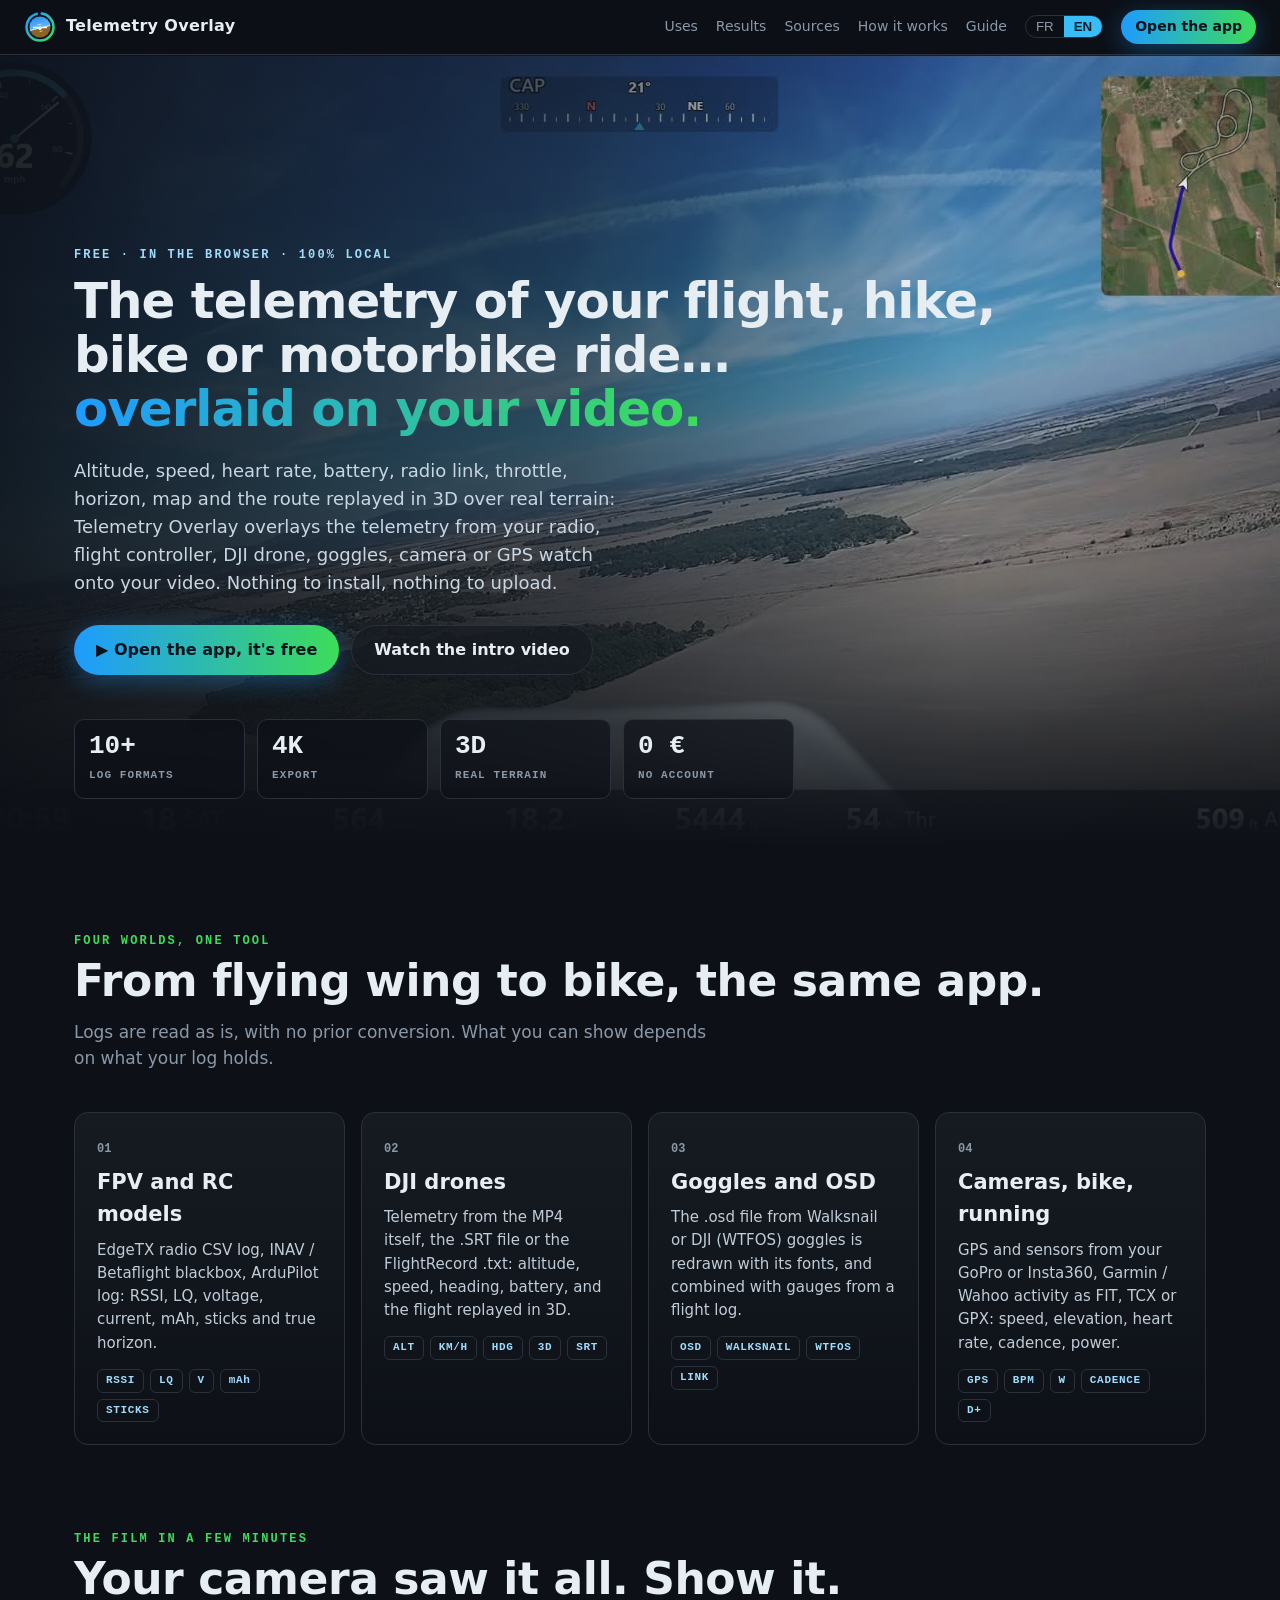
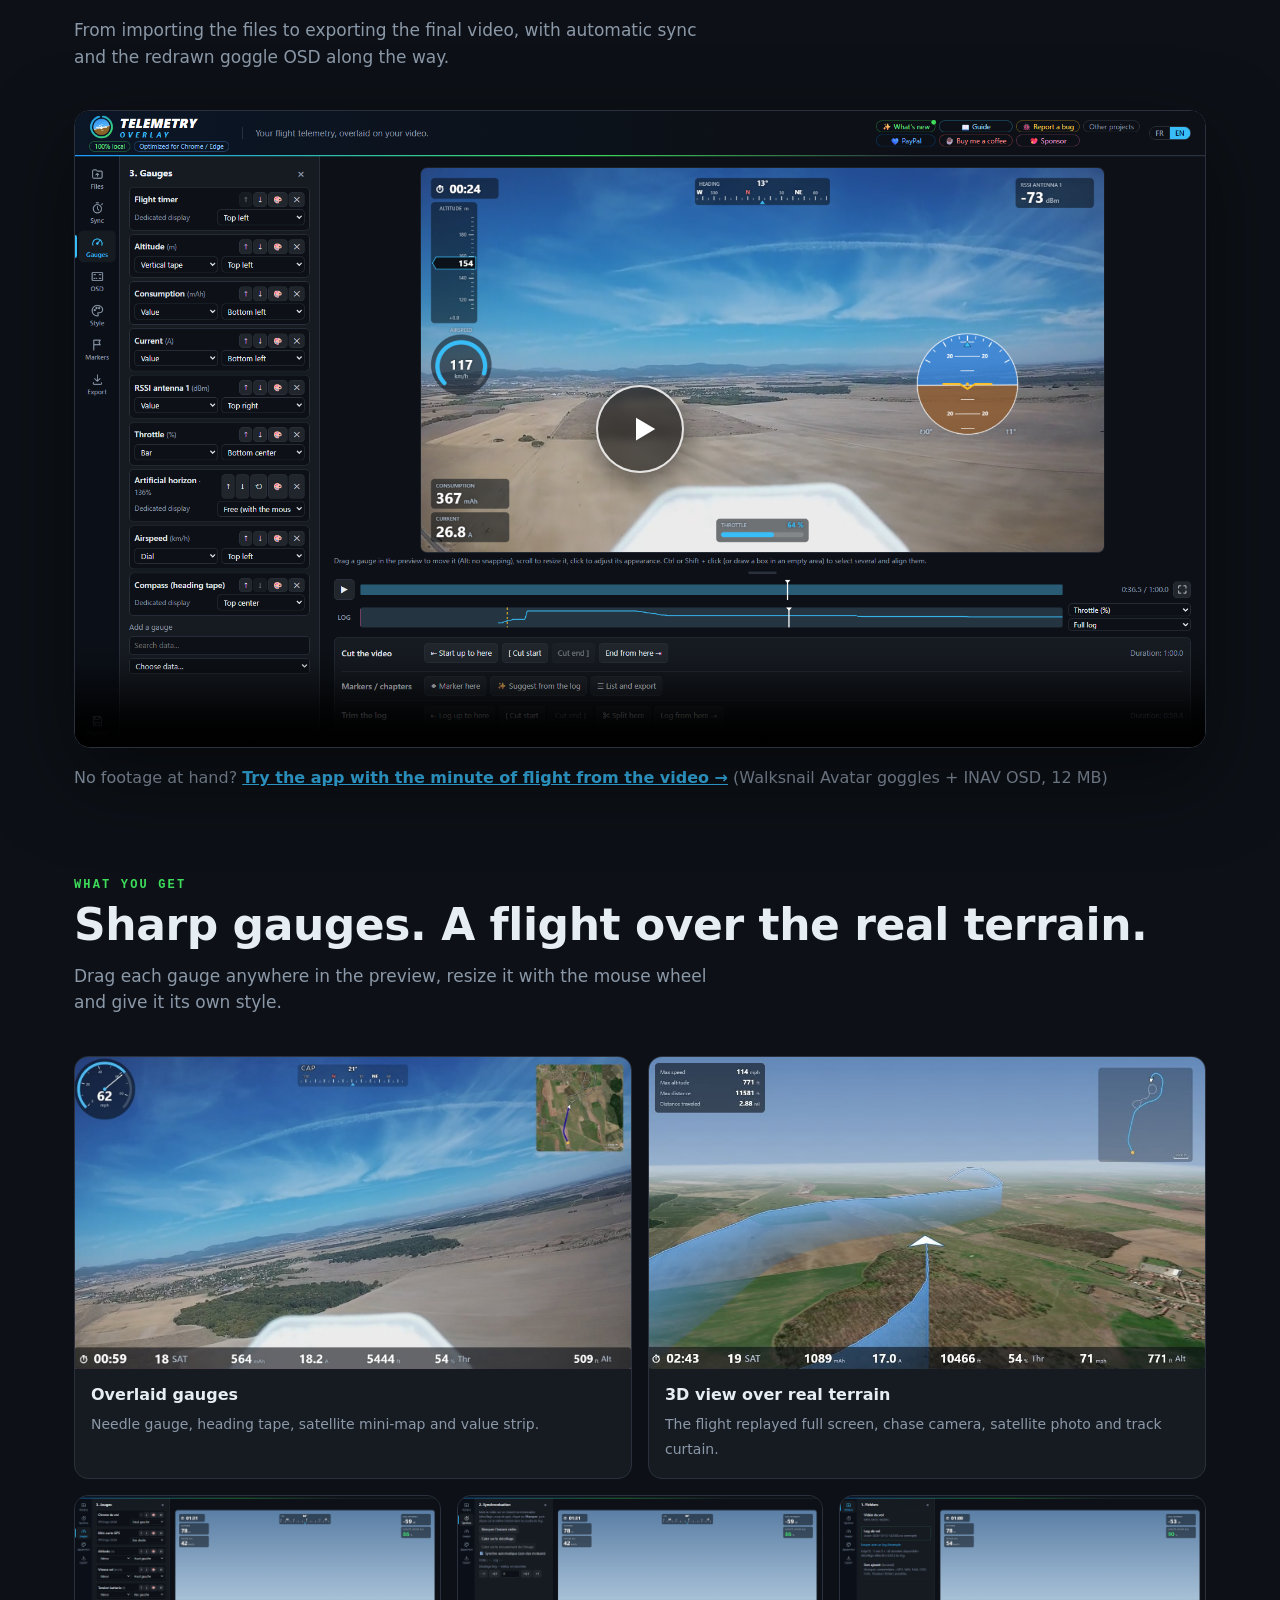
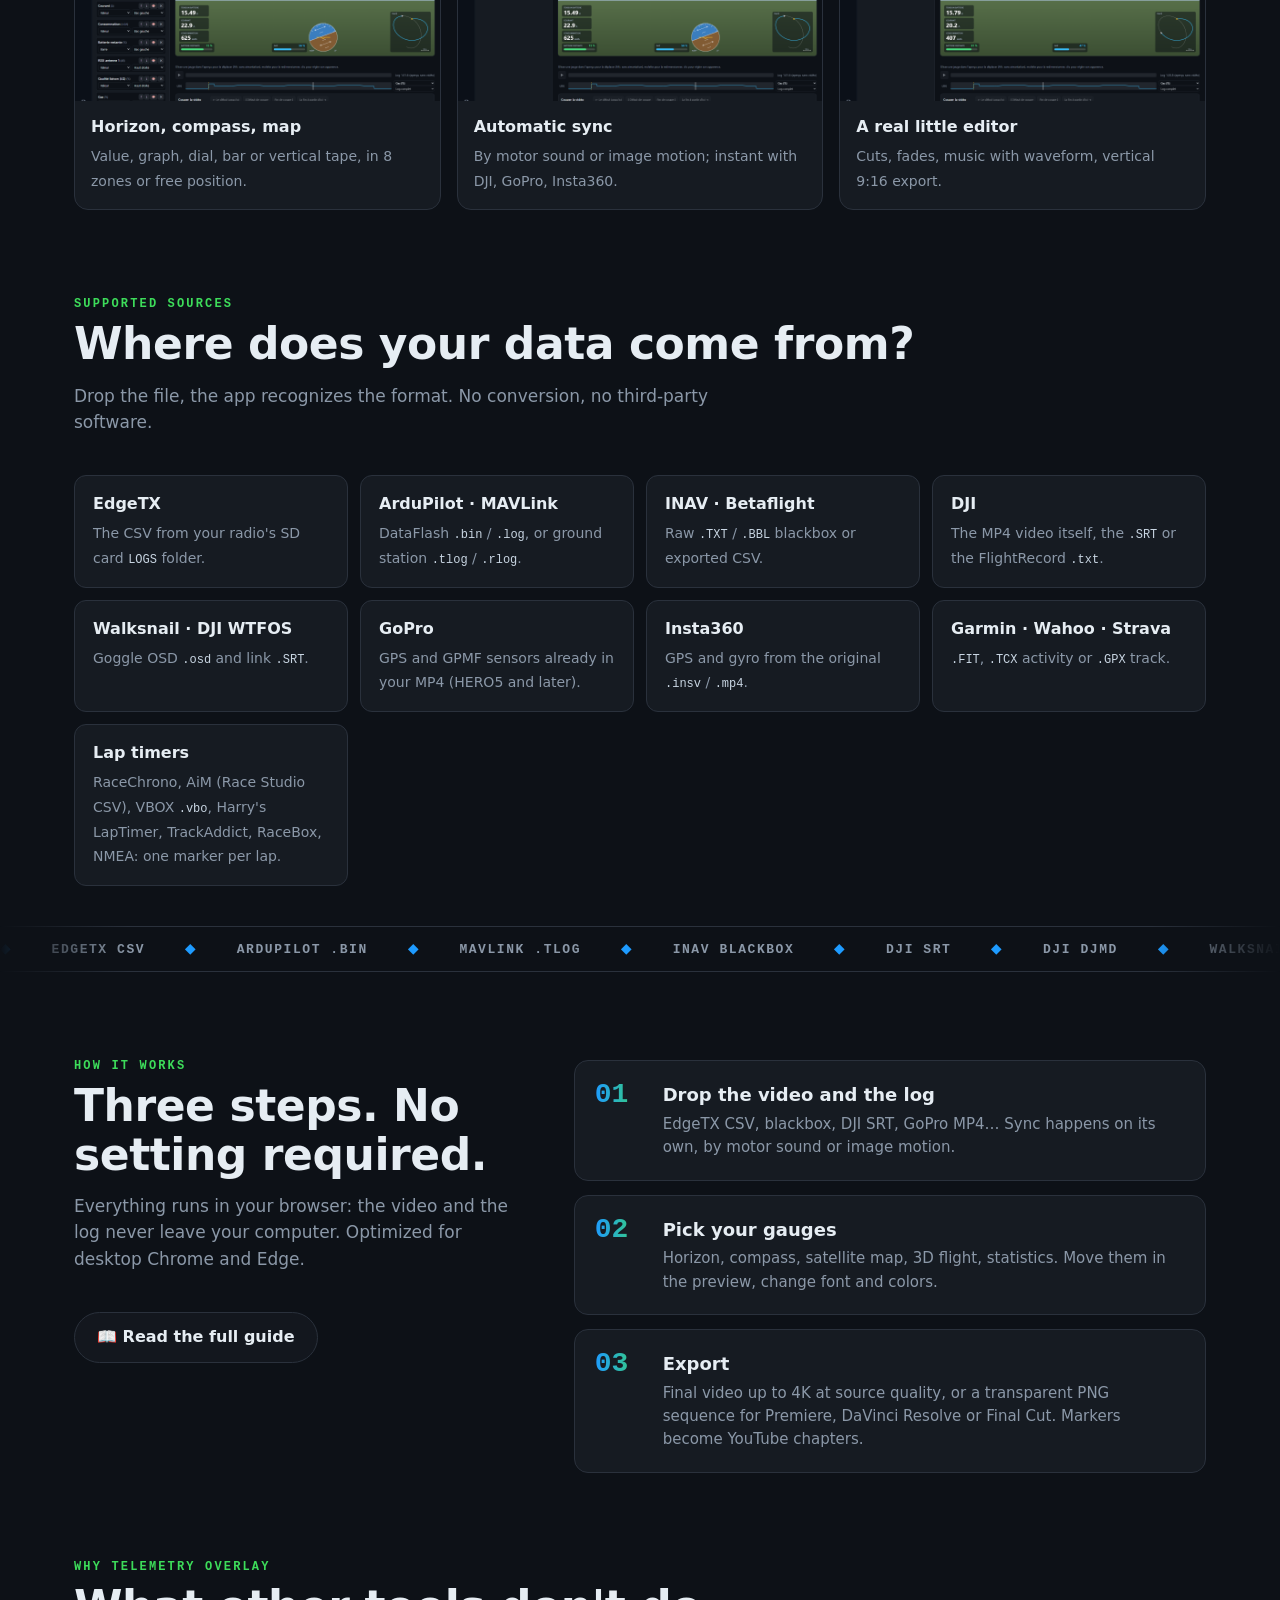
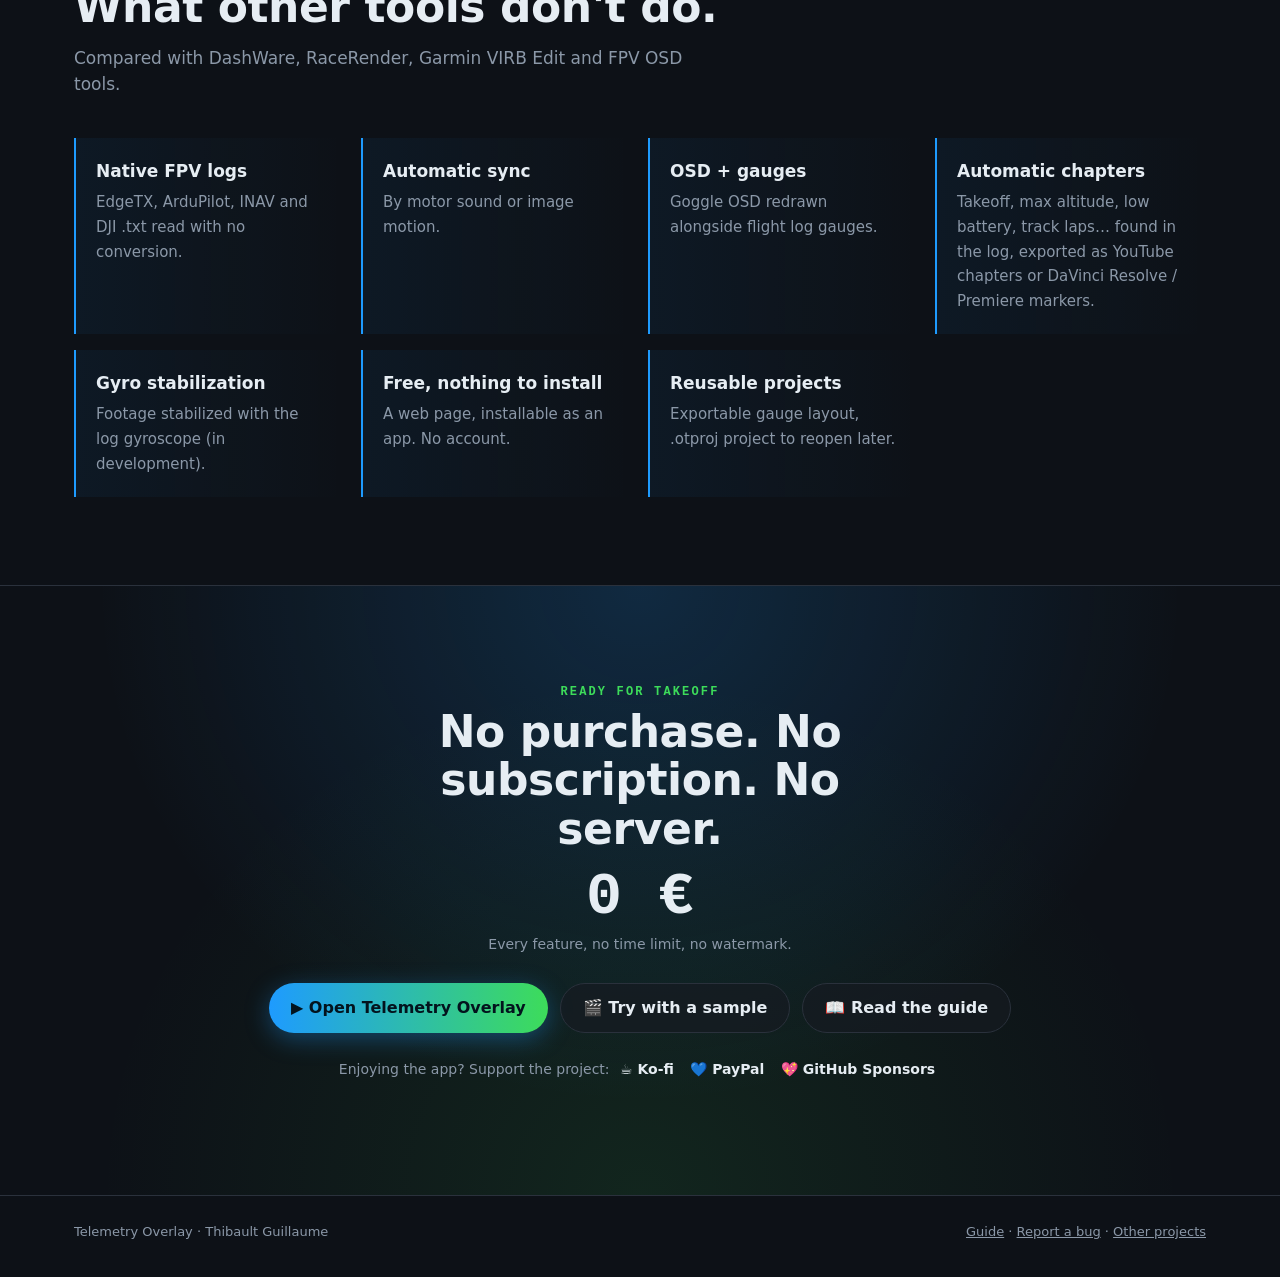
==== commit d693d0e6: "Mise à jour du site" ====
--- a/index.html
+++ b/index.html
@@ -3,423 +3,487 @@
 <head>
   <meta charset="utf-8">
   <meta name="viewport" content="width=device-width, initial-scale=1">
-  <title>Telemetry Overlay</title>
-  <meta name="description" content="Incruste la télémétrie EdgeTX, ArduPilot ou INAV (altitude, vitesse, batterie, GPS) sur tes vidéos de vol, directement dans le navigateur.">
+  <title>Telemetry Overlay · Ta télémétrie (drone, FPV, GoPro, vélo) sur ta vidéo</title>
+  <meta name="description" content="Incruste altitude, vitesse, batterie, GPS et trajectoire 3D sur tes vidéos de drone, d'avion RC, de GoPro ou de vélo. Gratuit, dans le navigateur, sans rien envoyer sur un serveur.">
+  <meta property="og:type" content="website">
+  <meta property="og:site_name" content="Telemetry Overlay">
+  <meta property="og:title" content="Telemetry Overlay · Ta télémétrie (drone, FPV, GoPro, vélo) sur ta vidéo">
+  <meta property="og:description" content="Drone, FPV, avion RC, GoPro, Insta360, vélo, rando : altitude, vitesse, GPS, cardio, carte et trajet 3D sur relief réel incrustés sur ta vidéo. Gratuit, 100 % local.">
+  <meta property="og:url" content="https://tguillaume02.github.io/telemetry-overlay/">
+  <meta property="og:locale" content="fr_FR">
+  <meta property="og:locale:alternate" content="en_US">
+  <meta property="og:image" content="https://tguillaume02.github.io/telemetry-overlay/logo/og-image.jpg">
+  <meta property="og:image:width" content="1200">
+  <meta property="og:image:height" content="630">
+  <meta name="twitter:card" content="summary_large_image">
+  <meta name="twitter:image" content="https://tguillaume02.github.io/telemetry-overlay/logo/og-image.jpg">
   <link rel="icon" type="image/svg+xml" href="logo/telemetry-overlay-icon.svg">
   <link rel="icon" type="image/png" sizes="32x32" href="logo/favicon-32.png">
-  <link rel="icon" type="image/png" sizes="64x64" href="logo/favicon-64.png">
   <link rel="apple-touch-icon" href="logo/apple-touch-icon.png">
-  <link rel="stylesheet" href="style.css?v=202610302300">
+  <meta name="theme-color" content="#0d1117">
+  <style>
+    :root {
+      --bg: #0d1117;
+      --bg-2: #0b1626;
+      --panel: #161b22;
+      --line: #2a313c;
+      --text: #e6edf3;
+      --muted: #8b98a8;
+      --accent: #38bdf8;
+      --accent-ink: #04212f;
+      --blue: #1e9bff;
+      --green: #3ddc5a;
+      --grad: linear-gradient(90deg, var(--blue), var(--green));
+      --mono: ui-monospace, "Cascadia Mono", Consolas, monospace;
+      color-scheme: dark;
+    }
+    * { box-sizing: border-box; }
+    html { scroll-behavior: smooth; }
+    html[data-lang="fr"] [lang="en"], html[data-lang="en"] [lang="fr"] { display: none !important; }
+    body {
+      margin: 0;
+      background: var(--bg);
+      color: var(--text);
+      font: 16px/1.55 "Segoe UI", Roboto, system-ui, sans-serif;
+      overflow-x: hidden;
+    }
+    a { color: var(--accent); }
+    img { max-width: 100%; height: auto; display: block; }
+    .wrap { max-width: 1180px; margin: 0 auto; padding: 0 24px; }
+
+    /* Barre du haut */
+    .nav {
+      position: sticky; top: 0; z-index: 10;
+      display: flex; align-items: center; gap: 18px;
+      padding: 10px 24px;
+      background: rgba(13, 17, 23, .82);
+      backdrop-filter: blur(10px);
+      border-bottom: 1px solid var(--line);
+    }
+    .brand { display: flex; align-items: center; gap: 10px; color: var(--text); text-decoration: none; font-weight: 700; letter-spacing: .02em; }
+    .brand img { width: 32px; height: 32px; }
+    .nav-links { display: flex; gap: 18px; margin-left: auto; font-size: 14px; }
+    .nav-links a { color: var(--muted); text-decoration: none; }
+    .nav-links a:hover { color: var(--text); }
+    .lang { display: flex; border: 1px solid var(--line); border-radius: 999px; overflow: hidden; }
+    .lang button { padding: 3px 10px; border: 0; background: transparent; color: var(--muted); font: 12px inherit; cursor: pointer; }
+    .lang button[aria-pressed="true"] { background: var(--accent); color: var(--accent-ink); font-weight: 700; }
+    .btn {
+      display: inline-flex; align-items: center; gap: 8px;
+      padding: 12px 22px; border-radius: 999px;
+      font-weight: 700; text-decoration: none; white-space: nowrap;
+      transition: transform .15s, box-shadow .15s;
+    }
+    .btn:hover { transform: translateY(-1px); }
+    .btn-main { background: var(--grad); color: #03131d; box-shadow: 0 6px 24px rgba(30, 155, 255, .35); }
+    .btn-main:hover { box-shadow: 0 8px 30px rgba(61, 220, 90, .35); }
+    .btn-ghost { border: 1px solid var(--line); color: var(--text); background: rgba(22, 27, 34, .7); }
+    .btn-ghost:hover { border-color: var(--accent); }
+    .btn-sm { padding: 6px 14px; font-size: 14px; }
+
+    /* Accroche */
+    .hero { position: relative; min-height: min(88vh, 820px); display: flex; align-items: flex-end; isolation: isolate; }
+    .hero-bg { position: absolute; inset: 0; z-index: -1; }
+    .hero-bg img { width: 100%; height: 100%; object-fit: cover; object-position: center 30%; }
+    .hero-bg::after {
+      content: ""; position: absolute; inset: 0;
+      background:
+        linear-gradient(90deg, rgba(13, 17, 23, .92) 0%, rgba(13, 17, 23, .6) 45%, rgba(13, 17, 23, .1) 75%),
+        linear-gradient(0deg, var(--bg) 0%, rgba(13, 17, 23, 0) 40%);
+    }
+    .hero .wrap { width: 100%; padding-top: 80px; padding-bottom: 48px; }
+    .kicker { margin: 0 0 14px; font: 600 12px/1 var(--mono); letter-spacing: .18em; text-transform: uppercase; color: #9fdcfb; }
+    h1 { margin: 0; max-width: 19ch; font-size: clamp(32px, 4.6vw, 60px); line-height: 1.08; letter-spacing: -.02em; }
+    h1 br.desk { display: none; }
+    @media (min-width: 1000px) {
+      h1 { max-width: none; font-size: clamp(44px, 3.9vw, 58px); }
+      h1 br.desk { display: inline; }
+    }
+    .grad-text { background: var(--grad); -webkit-background-clip: text; background-clip: text; color: transparent; }
+    .hero p.lead { max-width: 560px; margin: 20px 0 28px; font-size: 18px; color: #c9d6e3; }
+    .cta { display: flex; flex-wrap: wrap; gap: 12px; }
+    .stats { display: grid; grid-template-columns: repeat(4, minmax(0, 1fr)); gap: 12px; max-width: 720px; margin-top: 44px; }
+    .stat { padding: 12px 14px; border: 1px solid var(--line); border-radius: 10px; background: rgba(13, 17, 23, .7); backdrop-filter: blur(6px); }
+    .stat b { display: block; font: 700 26px/1.1 var(--mono); }
+    .stat span { font: 600 11px/1.3 var(--mono); letter-spacing: .1em; text-transform: uppercase; color: var(--muted); }
+
+    /* Sections */
+    section { padding: 88px 0; }
+    .eyebrow { margin: 0 0 10px; font: 600 12px/1 var(--mono); letter-spacing: .18em; text-transform: uppercase; color: var(--green); }
+    h2 { margin: 0 0 14px; font-size: clamp(28px, 4vw, 44px); line-height: 1.1; letter-spacing: -.01em; }
+    .sub { max-width: 640px; margin: 0 0 40px; color: var(--muted); font-size: 17px; }
+
+    /* Univers */
+    .uses { display: grid; grid-template-columns: repeat(auto-fit, minmax(250px, 1fr)); gap: 16px; }
+    .use {
+      position: relative; padding: 22px; border: 1px solid var(--line); border-radius: 14px;
+      background: linear-gradient(180deg, var(--panel), var(--bg));
+      transition: border-color .2s, transform .2s;
+    }
+    .use:hover { border-color: var(--accent); transform: translateY(-2px); }
+    .use .num { font: 600 12px var(--mono); color: var(--muted); }
+    .use h3 { margin: 6px 0 8px; font-size: 21px; }
+    .use p { margin: 0 0 14px; color: #c0ccd8; font-size: 15px; }
+    .chips { display: flex; flex-wrap: wrap; gap: 6px; margin: 0; padding: 0; list-style: none; }
+    .chips li { padding: 2px 8px; border: 1px solid var(--line); border-radius: 6px; font: 600 11px/1.6 var(--mono); letter-spacing: .06em; color: #9fdcfb; }
+
+    /* Vidéo */
+    .video-try { margin: 18px 0 0; color: var(--muted); font-size: 16px; }
+    .video-try a { color: var(--accent); font-weight: 600; }
+    .video-box { position: relative; border: 1px solid var(--line); border-radius: 16px; overflow: hidden; background: #000; box-shadow: 0 30px 80px rgba(0, 0, 0, .5); }
+    .video-box video { display: block; width: 100%; height: auto; aspect-ratio: 16 / 9; background: #000; }
+    .video-play { position: absolute; left: 50%; top: 50%; transform: translate(-50%, -50%); width: 88px; height: 88px; padding: 0; border: 2px solid rgba(255, 255, 255, .85); border-radius: 50%; background: rgba(0, 0, 0, .55); color: #fff; cursor: pointer; display: grid; place-items: center; box-shadow: 0 10px 30px rgba(0, 0, 0, .5); backdrop-filter: blur(4px); transition: transform .2s, background .2s, opacity .2s; }
+    .video-play svg { width: 42px; height: 42px; margin-left: 6px; fill: currentColor; }
+    .video-play:hover, .video-play:focus-visible { transform: translate(-50%, -50%) scale(1.08); background: rgba(0, 0, 0, .75); }
+    .video-box.lecture .video-play { opacity: 0; pointer-events: none; }
+    @media (max-width: 600px) { .video-play { width: 64px; height: 64px; } .video-play svg { width: 30px; height: 30px; margin-left: 4px; } }
+
+    /* Galerie */
+    .gallery { display: grid; grid-template-columns: repeat(6, minmax(0, 1fr)); gap: 16px; }
+    .shot { margin: 0; border: 1px solid var(--line); border-radius: 14px; overflow: hidden; background: var(--panel); }
+    .shot img { width: 100%; aspect-ratio: 16 / 9; object-fit: cover; }
+    .shot figcaption { padding: 14px 16px 16px; }
+    .shot figcaption b { display: block; margin-bottom: 4px; }
+    .shot figcaption span { color: var(--muted); font-size: 14px; }
+    .shot.big { grid-column: span 3; }
+    .shot.mid { grid-column: span 2; }
+
+    /* Sources */
+    .sources { display: grid; grid-template-columns: repeat(auto-fit, minmax(240px, 1fr)); gap: 12px; }
+    .src { padding: 16px 18px; border: 1px solid var(--line); border-radius: 12px; background: var(--panel); }
+    .src b { display: block; margin-bottom: 4px; }
+    .src span { color: var(--muted); font-size: 14px; }
+    .src code { font: 12px var(--mono); color: #c9d6e3; }
+    .marquee { margin-top: 40px; overflow: hidden; border-block: 1px solid var(--line); padding: 14px 0; mask-image: linear-gradient(90deg, transparent, #000 10%, #000 90%, transparent); }
+    .marquee-track { display: flex; gap: 40px; width: max-content; animation: defile 40s linear infinite; }
+    .marquee-track span { font: 600 13px var(--mono); letter-spacing: .12em; text-transform: uppercase; color: var(--muted); white-space: nowrap; }
+    .marquee-track span::before { content: "◆"; margin-right: 40px; color: var(--blue); }
+    @keyframes defile { to { transform: translateX(-50%); } }
+    @media (prefers-reduced-motion: reduce) { .marquee-track { animation: none; } }
+
+    /* Étapes */
+    .how { display: grid; grid-template-columns: 1fr 1.4fr; gap: 48px; align-items: start; }
+    .steps { counter-reset: s; margin: 0; padding: 0; list-style: none; display: grid; gap: 14px; }
+    .steps li { counter-increment: s; display: grid; grid-template-columns: 52px 1fr; gap: 4px 16px; padding: 20px; border: 1px solid var(--line); border-radius: 14px; background: var(--panel); }
+    .steps li::before { content: counter(s, decimal-leading-zero); grid-row: span 2; font: 700 28px/1 var(--mono); background: var(--grad); -webkit-background-clip: text; background-clip: text; color: transparent; }
+    .steps b { font-size: 18px; }
+    .steps span { color: var(--muted); font-size: 15px; }
+
+    /* Atouts */
+    .perks { display: grid; grid-template-columns: repeat(auto-fit, minmax(220px, 1fr)); gap: 16px; }
+    .perk { padding: 20px; border-left: 2px solid; border-image: var(--grad) 1; background: linear-gradient(90deg, rgba(30, 155, 255, .06), transparent); }
+    .perk b { display: block; margin-bottom: 6px; font-size: 17px; }
+    .perk span { color: var(--muted); font-size: 15px; }
+
+    /* Final */
+    .final { text-align: center; padding: 100px 0; background: radial-gradient(ellipse at 50% 0%, rgba(30, 155, 255, .18), transparent 60%), radial-gradient(ellipse at 50% 100%, rgba(61, 220, 90, .1), transparent 60%); border-top: 1px solid var(--line); }
+    .final h2 { margin-inline: auto; max-width: 18ch; }
+    .final .sub { margin-inline: auto; }
+    .final .cta { justify-content: center; }
+    .price { margin: 0 0 28px; font: 700 clamp(36px, 6vw, 60px)/1 var(--mono); }
+    .price small { display: block; margin-top: 8px; font: 500 14px/1.4 "Segoe UI", system-ui, sans-serif; color: var(--muted); }
+    .donate { margin-top: 26px; color: var(--muted); font-size: 14px; }
+    .donate a { color: var(--text); font-weight: 600; text-decoration: none; margin: 0 6px; white-space: nowrap; }
+    .donate a:hover { color: var(--accent); }
+    footer { padding: 26px 0 36px; border-top: 1px solid var(--line); color: var(--muted); font-size: 13px; }
+    footer .wrap { display: flex; flex-wrap: wrap; gap: 8px 22px; justify-content: space-between; }
+    footer a { color: var(--muted); }
+
+    @media (max-width: 900px) {
+      .how { grid-template-columns: 1fr; gap: 24px; }
+      .gallery { grid-template-columns: 1fr 1fr; }
+      .shot.big, .shot.mid { grid-column: span 2; }
+      .nav-links { display: none; }
+      .lang { margin-left: auto; }
+    }
+    @media (max-width: 600px) {
+      .wrap { padding: 0 16px; }
+      .nav { padding: 10px 16px; gap: 10px; }
+      .nav .btn-sm { display: none; }
+      section { padding: 64px 0; }
+      .stats { grid-template-columns: 1fr 1fr; }
+      .hero-bg::after { background: linear-gradient(0deg, var(--bg) 10%, rgba(13, 17, 23, .75) 60%, rgba(13, 17, 23, .4)); }
+      .cta .btn { width: 100%; justify-content: center; }
+      .steps li { grid-template-columns: 40px 1fr; padding: 16px; }
+    }
+  </style>
 </head>
 <body>
-  <header class="topbar">
-    <h1 class="brand">
-      <img class="brand-icon" src="logo/telemetry-overlay-icon.svg" alt="" width="42" height="42">
-      <span class="brand-name"><span class="brand-main">Telemetry</span><span class="brand-sub">Overlay</span></span>
-    </h1>
-    <div class="topbar-intro">
-      <div class="topbar-intro-line">
-        <p class="tagline">La télémétrie de ton vol, incrustée sur ta vidéo.</p>
-        <ul class="topbar-tags" aria-label="Confidentialité et navigateur">
-          <li class="tag-local" title="La vidéo et le log ne quittent pas ta machine">100 % local</li>
-          <li class="tag-browser" id="tagBrowser" title="L'export rapide et le calage sur l'image s'appuient sur WebCodecs et la File System Access API, complets sous Chrome et Edge. Firefox et Safari fonctionnent avec des limites.">Optimisé pour Chrome / Edge</li>
-        </ul>
-      </div>
+  <header class="nav">
+    <a class="brand" href="#top"><img src="logo/telemetry-overlay-icon.svg" alt="" width="32" height="32">Telemetry Overlay</a>
+    <nav class="nav-links" aria-label="Sections">
+      <a href="#usages"><span lang="fr">Usages</span><span lang="en">Uses</span></a>
+      <a href="#galerie"><span lang="fr">Rendu</span><span lang="en">Results</span></a>
+      <a href="#sources"><span lang="fr">Sources</span><span lang="en">Sources</span></a>
+      <a href="#comment"><span lang="fr">Comment ça marche</span><span lang="en">How it works</span></a>
+      <a href="guide.html">Guide</a>
+    </nav>
+    <div class="lang" role="group" aria-label="Langue / Language">
+      <button type="button" data-set-lang="fr">FR</button>
+      <button type="button" data-set-lang="en">EN</button>
     </div>
-    <nav class="topbar-links" aria-label="Liens">
-      <a class="link-guide" href="guide.html" target="_blank" rel="noopener" title="Toutes les fonctions sur une page : fichiers, synchro, jauges, coupes, son, export">📖 Guide</a>
-      <a class="link-kofi" href="https://ko-fi.com/thibaultguillaume" target="_blank" rel="noopener" title="Faire un don, sans créer de compte : carte bancaire ou PayPal (via Ko-fi)">☕ Offrir un café</a>
-      <a href="https://tguillaume02.github.io/" target="_blank" rel="noopener" title="Mes autres projets">Autres projets</a>
-    </nav>
-    <div class="lang-switch" id="langSwitch" role="group" aria-label="Langue"></div>
+    <a class="btn btn-main btn-sm" href="app.html"><span lang="fr">Ouvrir l'appli</span><span lang="en">Open the app</span></a>
   </header>
 
-  <main class="layout">
-    <nav class="rail" aria-label="Parties">
-      <button type="button" class="rail-btn" data-tab="files" title="1. Fichiers" aria-expanded="false"><svg viewBox="0 0 24 24" aria-hidden="true"><path d="M4 7a2 2 0 0 1 2-2h4l2 2h6a2 2 0 0 1 2 2v8a2 2 0 0 1-2 2H6a2 2 0 0 1-2-2z"/><path d="M12 11v5M9.5 13.5 12 11l2.5 2.5"/></svg><span>Fichiers</span></button>
-      <button type="button" class="rail-btn" data-tab="sync" title="2. Synchronisation" aria-expanded="false"><svg viewBox="0 0 24 24" aria-hidden="true"><circle cx="12" cy="13" r="7"/><path d="M12 9v4l2.5 2.5M10 3h4M19 6l1.5-1.5"/></svg><span>Synchro</span></button>
-      <button type="button" class="rail-btn" data-tab="gauges" title="3. Jauges" aria-expanded="false"><svg viewBox="0 0 24 24" aria-hidden="true"><path d="M4.5 17a8 8 0 1 1 15 0"/><path d="m12 14 4-5"/><circle cx="12" cy="14" r="1.2"/></svg><span>Jauges</span></button>
-      <button type="button" class="rail-btn" data-tab="osd" title="OSD d'origine (.osd Walksnail / DJI)" aria-expanded="false"><svg viewBox="0 0 24 24" aria-hidden="true"><rect x="3" y="5" width="18" height="14" rx="2"/><path d="M6 9h3M15 9h3M6 15h2M10 15h1M15 15h3"/></svg><span>OSD</span></button>
-      <button type="button" class="rail-btn" data-tab="style" title="Apparence par défaut" aria-expanded="false"><svg viewBox="0 0 24 24" aria-hidden="true"><path d="M12 3a9 9 0 1 0 0 18c1.1 0 1.6-.8 1.6-1.6 0-.5-.2-.9-.5-1.2-.3-.3-.5-.7-.5-1.2 0-.9.7-1.6 1.6-1.6H16a5 5 0 0 0 5-5c0-4-4-7.4-9-7.4z"/><circle cx="7.5" cy="11" r="1"/><circle cx="10.5" cy="7.5" r="1"/><circle cx="15" cy="7.5" r="1"/></svg><span>Apparence</span></button>
-      <button type="button" class="rail-btn" data-tab="export" title="4. Export" aria-expanded="false"><svg viewBox="0 0 24 24" aria-hidden="true"><path d="M12 4v11M7.5 10.5 12 15l4.5-4.5"/><path d="M5 17v2a1 1 0 0 0 1 1h12a1 1 0 0 0 1-1v-2"/></svg><span>Export</span></button>
-      <button type="button" class="rail-btn rail-end" data-tab="project" title="Projet" aria-expanded="false"><svg viewBox="0 0 24 24" aria-hidden="true"><path d="M5 4h11l3 3v12a1 1 0 0 1-1 1H6a1 1 0 0 1-1-1z"/><path d="M8 4v5h7V4M8 20v-6h8v6"/></svg><span>Projet</span></button>
-    </nav>
-
-    <aside class="panel" id="panel">
-      <section data-tab="project" hidden>
-        <h2>Projet</h2>
-        <p class="hint" data-i18n>Enregistre la vidéo, le log, le son ajouté, la synchronisation, les coupes et les jauges dans un seul fichier <b>.otproj</b> pour reprendre l'édition plus tard.</p>
-        <div class="row">
-          <button type="button" id="saveProject" disabled>Enregistrer le projet</button>
-          <button type="button" id="openProject">Ouvrir un projet</button>
-          <input type="file" id="fileProject" accept=".otproj" hidden>
-        </div>
-        <p class="msg" id="projectInfo" hidden></p>
-        <div class="field">Disposition des jauges
-          <p class="hint" data-i18n>Enregistre uniquement la position et la taille des jauges dans un fichier <b>.json</b>, pour les replacer à l'identique sur une autre vidéo.</p>
-          <div class="row">
-            <button type="button" id="saveLayout">Enregistrer la disposition</button>
-            <button type="button" id="loadLayout">Charger une disposition</button>
-            <input type="file" id="fileLayout" accept=".json,.otproj,application/json" hidden>
-          </div>
-        </div>
-        <p class="msg" id="layoutInfo" hidden></p>
-      </section>
-
-      <section data-tab="files" hidden>
-        <h2>1. Fichiers</h2>
-        <label class="drop" id="dropVideo">
-          <input type="file" id="fileVideo" accept="video/*,.avi,.mov,.mkv,.lrf,.insv,.lrv" multiple hidden>
-          <span class="drop-title">Vidéo du vol</span>
-          <span class="drop-name" id="nameVideo">MP4, MOV, WebM… (plusieurs fichiers : lus à la suite)</span>
-        </label>
-        <ol class="clip-list" id="videoClips" hidden></ol>
-        <input type="file" id="fileVideoAdd" accept="video/*,.avi,.mov,.mkv,.lrf,.insv,.lrv" multiple hidden>
-        <button type="button" class="link clip-add" id="addVideo" hidden>＋ Ajouter une vidéo à la suite</button>
-        <label class="drop" id="dropLog">
-          <input type="file" id="fileLog" accept=".csv,.bin,.log,.txt,.bbl,.bfl,.srt,.mp4,.insv,.lrv,.fit,.gpx,.tcx,.osd,text/csv" multiple hidden>
-          <span class="drop-title">Log de vol</span>
-          <span class="drop-name" id="nameLog">EdgeTX (.csv), ArduPilot (.bin / .log), INAV / Betaflight (blackbox .TXT / .BBL ou .csv), DJI (journal .txt, .csv, .SRT ou vidéo .MP4), GoPro (vidéo .MP4), Insta360 (vidéo .INSV / .MP4), Walksnail / DJI (OSD .osd), Garmin (.FIT, .TCX), GPX</span>
-        </label>
-        <button type="button" class="link" id="loadSample">Essayer avec un log d'exemple</button>
-        <p class="msg" id="logInfo" hidden></p>
-        <select id="logFlight" aria-label="Vol à afficher" hidden></select>
-        <input type="file" id="fileLogAdd" accept=".csv,.bin,.log,.txt,.bbl,.bfl,.srt,.mp4,.insv,.lrv,.fit,.gpx,.tcx,.osd,text/csv" multiple hidden>
-        <button type="button" class="link clip-add" id="addLog" title="Colle un autre log après celui-ci (log coupé en plusieurs fichiers, vol suivant…) ; il devient une partie à recaler dans « Couper le log »" hidden>＋ Ajouter un log à la suite</button>
-        <label class="drop" id="dropAudio">
-          <input type="file" id="fileAudio" accept="audio/*,.mp3,.wav,.m4a,.aac,.ogg,.oga,.opus,.flac,.webm" multiple hidden>
-          <span class="drop-title" data-i18n>Son ajouté <small>(facultatif)</small></span>
-          <span class="drop-name">Musique, commentaire… MP3, WAV, M4A, OGG, FLAC. Plusieurs fichiers possibles.</span>
-        </label>
-        <ul class="tracks" id="audioTracks"></ul>
-        <p class="hint tracks-hint" id="tracksHint" data-i18n hidden>Mixé avec le son d'origine. Le départ est compté sur la vidéo <b>exportée</b>, après les coupes. Glisse une piste sur la frise sous la vidéo pour la placer, ou « ⤓ Ici » pour la caler sur l'instant affiché. Sur la forme d'onde : clic pour choisir où écouter, glisser pour sélectionner un passage à couper ou à garder.</p>
-      </section>
-
-      <section data-tab="sync" hidden>
-        <h2>2. Synchronisation</h2>
-        <p class="hint" data-i18n>Mets la vidéo sur un instant reconnaissable (décollage, coup de gaz), clique sur <b>Marquer</b>, puis clique sur le même instant dans la courbe du log.</p>
-        <div class="row">
-          <button type="button" id="markVideo" title="Retient l'instant affiché dans la vidéo ; clique ensuite sur le même instant dans la courbe du log">Marquer l'instant vidéo</button>
-          <button type="button" id="autoSync" title="Aligne le décollage détecté dans le log sur l'instant vidéo marqué">Caler sur le décollage</button>
-        </div>
-        <div class="row">
-          <button type="button" id="soundSync" title="Compare le bruit des moteurs dans le son de la vidéo à la courbe des gaz du log" disabled>Caler sur le son des moteurs</button>
-          <button type="button" id="motionSync" title="Compare les rotations visibles dans l'image (roulis, tangage, lacet) à celles du log : utile quand le son ne suffit pas" disabled>Caler sur le mouvement de l'image</button>
-        </div>
-        <label class="check" title="Compare le bruit des moteurs dans le son de la vidéo à la courbe des gaz du log"><input type="checkbox" id="optAutoSync" checked> Synchro automatique (son des moteurs)</label>
-        <p class="hint" id="autoSyncInfo" hidden></p>
-        <p class="marks" id="marks">Vidéo : -- · Log : --</p>
-        <label class="field">Décalage (log − vidéo), en secondes
-          <div class="row">
-            <button type="button" data-nudge="-1">−1</button>
-            <button type="button" data-nudge="-0.1">−0,1</button>
-            <button type="button" data-nudge="-0.01">−0,01</button>
-            <input type="number" id="offset" step="0.01" value="0">
-            <button type="button" data-nudge="0.01">+0,01</button>
-            <button type="button" data-nudge="0.1">+0,1</button>
-            <button type="button" data-nudge="1">+1</button>
-          </div>
-        </label>
-      </section>
-
-      <section data-tab="gauges" hidden>
-        <h2>3. Jauges</h2>
-        <div id="gauges" class="gauges">
-          <p class="hint">Charge un log pour choisir les jauges.</p>
-        </div>
-        <label class="field">Ajouter une jauge
-          <input type="search" id="gaugeSearch" placeholder="Rechercher une donnée…" autocomplete="off" disabled
-                 title="Filtre la liste ; Entrée ajoute le premier résultat, ↓ pour parcourir">
-          <select id="addGauge" disabled><option value="">Choisir une donnée…</option></select>
-        </label>
-        <p class="msg ok" id="gaugeFlash" hidden></p>
-      </section>
-
-      <section data-tab="osd" hidden>
-        <h2>OSD d'origine</h2>
-        <p class="hint" data-i18n>Redessine l'OSD enregistré par les lunettes (fichier <b>.osd</b> Walksnail Avatar ou DJI WTFOS) avec sa police, par-dessus la vidéo, en plus des jauges ou à leur place.</p>
-        <label class="drop" id="dropOsd">
-          <input type="file" id="fileOsd" accept=".osd" hidden>
-          <span class="drop-title">Enregistrement OSD (.osd)</span>
-          <span class="drop-name" id="nameOsd"></span>
-        </label>
-        <label class="drop" id="dropOsdFont">
-          <input type="file" id="fileOsdFont" accept="image/png,.png" multiple hidden>
-          <span class="drop-title">Police OSD (.png)</span>
-          <span class="drop-name" id="nameOsdFont"></span>
-        </label>
-        <p class="msg" id="osdInfo" hidden></p>
-        <label class="check"><input type="checkbox" id="osdShow" checked> Afficher l'OSD</label>
-        <label class="check"><input type="checkbox" id="osdGauges" checked> Afficher aussi les jauges</label>
-        <label class="field">Taille de l'OSD <span id="osdScaleVal"></span>
-          <input type="range" id="osdScale" min="0.5" max="1.5" step="0.01" value="1">
-        </label>
-        <div class="row field">
-          <label class="inline" title="En pixels d'une vidéo 1080p">Décalage X <input type="number" id="osdDx" step="1" value="0"></label>
-          <label class="inline" title="En pixels d'une vidéo 1080p">Y <input type="number" id="osdDy" step="1" value="0"></label>
-        </div>
-        <label class="field" title="Compense la dérive d'horloge entre l'OSD et la vidéo : au-dessus de 1, l'OSD avance plus vite">Vitesse de l'OSD
-          <input type="number" id="osdSpeed" min="0.9" max="1.1" step="0.0005" value="1">
-        </label>
-        <button type="button" id="osdReset" class="link">Remettre la taille, la position et la vitesse par défaut</button>
-        <div class="row field">
-          <button type="button" id="osdMask" title="Clique ensuite sur les cases de l'aperçu à cacher (ou à réafficher)">Masquer des cases…</button>
-          <button type="button" id="osdUnmask">Tout réafficher</button>
-          <span class="hint" id="osdMaskInfo"></span>
-        </div>
-        <p class="hint" id="osdMaskHint" hidden>Clique sur une case de l'aperçu pour la masquer ou la réafficher (nom du pilote, coordonnées GPS…).</p>
-      </section>
-
-      <section data-tab="style" hidden>
-        <h2>Apparence par défaut</h2>
-        <p class="hint">S'applique à toutes les jauges, sauf celles réglées individuellement (bouton 🎨 ou clic sur la jauge dans l'aperçu).</p>
-        <label class="check"><input type="checkbox" id="optLabel" checked> Afficher le nom des jauges</label>
-        <div class="row field">
-          <label class="inline">Position du nom
-            <select id="optLabelPos" title="Gauche / droite : jauges « Valeur »">
-              <option value="above">Au-dessus</option>
-              <option value="below">En dessous</option>
-              <option value="left">À gauche</option>
-              <option value="right">À droite</option>
-            </select>
-          </label>
-          <label class="inline">Hauteur
-            <select id="optLabelAlign" title="Hauteur du nom quand il est à gauche ou à droite">
-              <option value="top">En haut</option>
-              <option value="middle">Au centre</option>
-              <option value="bottom">En bas</option>
-            </select>
-          </label>
-          <label class="inline" title="Les noms personnalisés s'affichent toujours tels que saisis"><input type="checkbox" id="optLabelUpper" checked> Majuscules</label>
-        </div>
-        <label class="field">Taille des noms <span id="optLabelSizeVal"></span>
-          <input type="range" id="optLabelSize" min="0.5" max="2" step="0.05" value="1">
-        </label>
-        <label class="check"><input type="checkbox" id="optUnit" checked> Afficher les unités (%, V, A, mAh, dBm…)</label>
-        <label class="field" title="Réel : unités enregistrées dans le log, sans conversion">Unités
-          <select id="optUnits"></select>
-        </label>
-        <div class="field">Police
-          <div id="optFontBox"></div>
-        </div>
-        <label class="check"><input type="checkbox" id="optBg" checked> Fond derrière les jauges</label>
-        <label class="field">Opacité du fond <span id="optBgAlphaVal"></span>
-          <input type="range" id="optBgAlpha" min="0" max="1" step="0.05" value="0.55">
-        </label>
-        <label class="field">Taille des jauges <span id="optScaleVal"></span>
-          <input type="range" id="optScale" min="0.5" max="1.6" step="0.05" value="1">
-        </label>
-        <div class="row field">
-          <label class="inline">Couleur <input type="color" id="optAccent" value="#38bdf8"></label>
-          <label class="inline">Texte <input type="color" id="optText" value="#ffffff"></label>
-          <label class="inline">Graphiques sur
-            <select id="optWindow">
-              <option value="10">10 s</option>
-              <option value="30" selected>30 s</option>
-              <option value="60">60 s</option>
-              <option value="120">2 min</option>
-            </select>
-          </label>
-        </div>
-        <button type="button" id="resetStyles" class="apply-all" title="Retire les réglages individuels d'apparence et de taille">Remettre toutes les jauges sur l'apparence par défaut</button>
-        <div class="field">Configuration (jauges, positions, apparence, réglages d'export)
-          <div class="row">
-            <button type="button" id="exportConfig" title="Enregistre la configuration dans un fichier .json pour la réappliquer sur une autre vidéo">Exporter la configuration</button>
-            <button type="button" id="importConfig" title="Réapplique une configuration exportée (ou celle d'un projet .otproj)">Importer…</button>
-            <input type="file" id="fileConfig" accept=".json,.otproj,application/json" hidden>
-          </div>
-        </div>
-        <p class="msg" id="configInfo" hidden></p>
-      </section>
-
-      <section data-tab="export" hidden>
-        <h2>4. Export</h2>
-        <p class="hint">Les vidéos MP4, MOV et AVI sont traitées image par image, plus vite que la lecture, même si l'onglet passe en arrière-plan. Les autres formats passent par un export en temps réel.</p>
-        <details class="tip" id="gpuTip" hidden>
-          <summary>Export lent, carte graphique à 0 % ?</summary>
-          <p class="hint" data-i18n>Sur un PC portable, Windows fait souvent tourner le navigateur sur la puce graphique intégrée (Intel / AMD) : la carte graphique dédiée (NVIDIA / AMD) reste à 0 % pendant l'export. Pour la lui confier : <b>Paramètres Windows › Système › Affichage › Graphiques</b>, choisis le navigateur (Chrome ou Edge), règle-le sur <b>Hautes performances</b>, puis ferme et relance le navigateur. Branche aussi le PC sur secteur : sur batterie, Windows bride le navigateur (mode efficacité).</p>
-        </details>
-        <p class="src-info" id="srcInfo" hidden></p>
-        <label class="field" title="Séquence PNG : les jauges seules sur fond transparent, une image par trame, à poser sur la vidéo dans un logiciel de montage (Premiere, Resolve, Final Cut…)">Format
-          <select id="expFormat">
-            <option value="mp4" selected>Vidéo MP4 avec l'incrustation</option>
-            <option value="vertical">Vidéo verticale 9:16 (Shorts, Reels, TikTok)</option>
-            <option value="png">Séquence PNG transparente (incrustation seule)</option>
-          </select>
-        </label>
-        <p class="hint" id="expVerticalHint" hidden>Le centre de l'image est gardé (zone claire dans l'aperçu) et les jauges sont replacées dans le cadre vertical. Pour un extrait court, garde le meilleur passage :</p>
-        <button type="button" id="keepHighlight" hidden disabled title="Remplace les coupes pour ne garder que 30 s autour de la vitesse max (Ctrl+Z pour revenir)">✂ Garder les 30 s autour de la vitesse max</button>
-        <p class="hint" id="expPngHint" hidden>Une image PNG par trame, à la cadence de la vidéo, avec les jauges sur fond transparent. Les images sont regroupées dans une archive ZIP : décompresse-la avant de l'importer. Dans le logiciel de montage, importe la séquence et pose-la sur une piste au-dessus de la vidéo. Les jauges étant dessinées, elles restent nettes en 4K même depuis une vidéo HD.</p>
-        <div class="export-opts">
-          <label class="field">Résolution
-            <select id="expRes">
-              <option value="">Celle de la vidéo</option>
-              <option value="2160">4K (2160p)</option>
-              <option value="1440">1440p</option>
-              <option value="1080">1080p</option>
-              <option value="720">720p</option>
-            </select>
-          </label>
-          <label class="field">Qualité
-            <select id="expQuality">
-              <option value="source" selected>Identique à la source</option>
-              <option value="high">Supérieure (×1,5)</option>
-              <option value="max">Maximale (×2,5)</option>
-              <option value="light">Légère (partage rapide)</option>
-              <option value="custom">Personnalisée…</option>
-            </select>
-          </label>
-        </div>
-        <div class="export-opts">
-          <label class="field" title="Fondu au noir de part et d'autre de chaque raccord entre deux passages gardés">Fondu aux raccords
-            <select id="expFadeCuts">
-              <option value="0" selected>Aucun (coupe franche)</option>
-              <option value="0.25">0,25 s</option>
-              <option value="0.5">0,5 s</option>
-              <option value="1">1 s</option>
-            </select>
-          </label>
-          <label class="field" title="Ouverture depuis le noir et fermeture vers le noir (image et son)">Fondu début / fin
-            <select id="expFadeEnds">
-              <option value="0" selected>Aucun</option>
-              <option value="0.5">0,5 s</option>
-              <option value="1">1 s</option>
-              <option value="2">2 s</option>
-              <option value="3">3 s</option>
-            </select>
-          </label>
-        </div>
-        <label class="field" id="expMbpsField" hidden>Débit vidéo (Mbit/s)
-          <input type="number" id="expMbps" min="0.5" max="400" step="0.5" value="20">
-        </label>
-        <p class="hint" id="expEstimate"></p>
-        <label class="check field-check"><input type="checkbox" id="expAudio" checked> Garder le son d'origine</label>
-        <label class="vol field-vol" title="Volume du son d'origine dans la vidéo exportée">Volume
-          <input type="range" id="expAudioVol" min="0" max="2" step="0.05" value="1"><span id="expAudioVolVal">100 %</span>
-        </label>
-        <p class="hint tracks-hint" id="expTracksHint">Le son ajouté dans « 1. Fichiers » est mixé par-dessus, avec ses coupes.</p>
-        <div class="row">
-          <button type="button" class="primary" id="export" disabled>Exporter la vidéo</button>
-          <button type="button" id="cancelExport" hidden>Annuler</button>
-        </div>
-        <div class="progress" id="progress" hidden><div id="progressBar"></div></div>
-        <p class="msg" id="exportInfo" hidden></p>
-        <a id="download" class="primary" hidden>Télécharger</a>
-        <div class="share-card" id="shareCard" hidden>
-          <p class="share-title">Ta vidéo est prête : montre-la !</p>
-          <p class="share-credit">Tu publies cette vidéo ? Cite Telemetry Overlay et son lien dans la description : c'est la meilleure façon de soutenir l'appli. Merci ! Les boutons ci-dessous copient un texte tout prêt.</p>
-          <div class="row">
-            <button type="button" class="primary" id="shareFile" title="Envoie la vidéo vers WhatsApp, Discord, Mail… par le menu de partage du système">📤 Partager la vidéo</button>
-            <button type="button" id="copyCaption" title="Chiffres clés du vol, lien de l'appli et hashtags, à coller sous ta publication">📋 Copier une légende</button>
-            <button type="button" id="copyYoutube" title="Une ligne avec le lien de l'appli, à coller dans la description YouTube">▶ Texte pour YouTube</button>
-          </div>
-        </div>
-
-        <p class="field share-head">Partager</p>
-        <div class="row">
-          <button type="button" id="flightCard" title="Image carrée avec la trace GPS et les chiffres clés du vol, pour Instagram, Strava, Discord…">🖼 Image de synthèse du vol</button>
-          <button type="button" id="shareApp" title="Envoie le lien de Telemetry Overlay à un ami">🔗 Recommander l'appli</button>
-        </div>
-        <div class="flight-card" id="flightCardBox" hidden>
-          <label class="field">Titre de l'image
-            <input type="text" id="flightCardTitle" maxlength="80" autocomplete="off"
-                   title="Laisse vide pour reprendre le nom de la vidéo">
-          </label>
-          <label class="check"><input type="checkbox" id="flightCardShowTitle" checked> Afficher un titre</label>
-          <img id="flightCardImg" alt="Image de synthèse du vol">
-          <div class="row">
-            <a id="flightCardDownload" class="primary">Télécharger l'image</a>
-            <button type="button" id="flightCardShare" hidden>📤 Partager l'image</button>
-          </div>
-        </div>
-        <p class="msg" id="shareMsg"></p>
-      </section>
-
-    </aside>
-
-    <section class="stage">
-      <div class="screen">
-        <canvas id="canvas" width="1280" height="720"></canvas>
-        <p class="placeholder" id="placeholder">Charge une vidéo et un log pour voir l'aperçu.</p>
-        <div class="align-bar" id="alignBar" role="toolbar" aria-label="Aligner les jauges sélectionnées" hidden>
-          <span class="align-grip" id="alignGrip" title="Glisser pour déplacer la barre (double-clic : la remettre en haut)"><svg viewBox="0 0 8 16" aria-hidden="true"><circle cx="2" cy="3" r="1.2"/><circle cx="6" cy="3" r="1.2"/><circle cx="2" cy="8" r="1.2"/><circle cx="6" cy="8" r="1.2"/><circle cx="2" cy="13" r="1.2"/><circle cx="6" cy="13" r="1.2"/></svg></span>
-          <span class="align-count" id="alignCount"></span>
-          <span class="align-group">
-            <span class="align-label">Aligner</span>
-            <button type="button" data-align="left" title="Aligner à gauche"><svg viewBox="0 0 16 16" aria-hidden="true"><line x1="2" y1="1" x2="2" y2="15"/><rect x="4" y="3" width="10" height="4"/><rect x="4" y="9" width="6" height="4"/></svg></button>
-            <button type="button" data-align="hcenter" title="Centrer horizontalement (sur une même verticale)"><svg viewBox="0 0 16 16" aria-hidden="true"><line x1="8" y1="1" x2="8" y2="15"/><rect x="3" y="3" width="10" height="4"/><rect x="5" y="9" width="6" height="4"/></svg></button>
-            <button type="button" data-align="right" title="Aligner à droite"><svg viewBox="0 0 16 16" aria-hidden="true"><line x1="14" y1="1" x2="14" y2="15"/><rect x="2" y="3" width="10" height="4"/><rect x="6" y="9" width="6" height="4"/></svg></button>
-            <span class="align-sep"></span>
-            <button type="button" data-align="top" title="Aligner en haut"><svg viewBox="0 0 16 16" aria-hidden="true"><line x1="1" y1="2" x2="15" y2="2"/><rect x="3" y="4" width="4" height="10"/><rect x="9" y="4" width="4" height="6"/></svg></button>
-            <button type="button" data-align="vcenter" title="Centrer verticalement (sur une même horizontale)"><svg viewBox="0 0 16 16" aria-hidden="true"><line x1="1" y1="8" x2="15" y2="8"/><rect x="3" y="3" width="4" height="10"/><rect x="9" y="5" width="4" height="6"/></svg></button>
-            <button type="button" data-align="bottom" title="Aligner en bas"><svg viewBox="0 0 16 16" aria-hidden="true"><line x1="1" y1="14" x2="15" y2="14"/><rect x="3" y="2" width="4" height="10"/><rect x="9" y="6" width="4" height="6"/></svg></button>
-          </span>
-          <span class="align-group">
-            <span class="align-label">Répartir</span>
-            <button type="button" data-align="hdist" title="Répartir horizontalement (espacement égal, 3 jauges ou plus)"><svg viewBox="0 0 16 16" aria-hidden="true"><rect x="1" y="4" width="3" height="8"/><rect x="6.5" y="2" width="3" height="12"/><rect x="12" y="5" width="3" height="6"/></svg></button>
-            <button type="button" data-align="vdist" title="Répartir verticalement (espacement égal, 3 jauges ou plus)"><svg viewBox="0 0 16 16" aria-hidden="true"><rect x="4" y="1" width="8" height="3"/><rect x="2" y="6.5" width="12" height="3"/><rect x="5" y="12" width="6" height="3"/></svg></button>
-          </span>
-          <span class="align-group">
-            <span class="align-label">Disposer</span>
-            <button type="button" data-align="row" title="Mettre en ligne : côte à côte, alignées en haut"><svg viewBox="0 0 16 16" aria-hidden="true"><rect x="1" y="3" width="4" height="7"/><rect x="6" y="3" width="4" height="10"/><rect x="11" y="3" width="4" height="5"/></svg> Ligne</button>
-            <button type="button" data-align="col" title="Mettre en colonne : les unes sous les autres, alignées à gauche"><svg viewBox="0 0 16 16" aria-hidden="true"><rect x="2" y="1" width="8" height="4"/><rect x="2" y="6" width="12" height="4"/><rect x="2" y="11" width="6" height="4"/></svg> Colonne</button>
-            <button type="button" data-align="groupbg" id="groupBgBtn" title="Un seul fond pour l'ensemble des jauges sélectionnées, espaces entre elles compris (cliquer à nouveau pour le retirer)"><svg viewBox="0 0 16 16" aria-hidden="true"><rect class="bg" x="1" y="1" width="14" height="14" rx="2"/><rect x="3.5" y="4" width="4" height="8"/><rect x="9" y="4" width="3.5" height="5"/></svg> Fond commun</button>
-          </span>
-        </div>
-      </div>
-      <p class="stage-hint">Glisse une jauge dans l'aperçu pour la déplacer (Alt : sans aimantation), molette pour la redimensionner, clic pour régler son apparence. Ctrl ou Maj + clic (ou un cadre tracé dans le vide) pour en sélectionner plusieurs et les aligner.</p>
-      <div class="controls">
-        <button type="button" id="play" disabled title="Lecture / pause (espace)">▶</button>
-        <canvas id="timeline" height="34" title="Clique ou glisse pour te déplacer dans la vidéo. Couloir d'un son ajouté : glisser pour le déplacer, Maj + glisser pour sélectionner un passage à couper."></canvas>
-        <span id="clock">0:00.0 / 0:00.0</span>
-        <span class="lane-kind" aria-hidden="true">Log</span>
-        <canvas id="chart" height="34" title="Courbe du log : glisse le curseur (ou la courbe) pour te déplacer dans le log ; clique sur l'instant reconnaissable pour synchroniser"></canvas>
-        <div class="chart-opts">
-          <select id="chartColumn" aria-label="Donnée affichée"></select>
-          <select id="chartView" title="Aligné sur la frise de la vidéo ci-dessus, log complet, ou seulement les passages gardés (une fois synchronisée)" disabled>
-            <option value="video">Aligné sur la frise</option>
-            <option value="full">Log complet</option>
-            <option value="montage">Vidéo montée</option>
-          </select>
-        </div>
-      </div>
-      <div class="cutbar">
-        <div class="cut-group">
-          <span class="cut-kind">Couper la vidéo</span>
-          <div class="row">
-            <button type="button" id="cutStart" disabled title="Retire tout ce qui précède l'instant affiché">⇤ Le début jusqu'ici</button>
-            <button type="button" id="cutIn" disabled title="Touche I">[ Début de coupe</button>
-            <button type="button" id="cutOut" disabled title="Touche O">Fin de coupe ]</button>
-            <button type="button" id="cutEnd" disabled title="Retire tout ce qui suit l'instant affiché">La fin à partir d'ici ⇥</button>
-            <span class="cut-summary" id="cutSummary"></span>
-          </div>
-          <ul class="cuts" id="cutList"></ul>
-        </div>
-        <div class="cut-group">
-          <span class="cut-kind">Couper le log</span>
-          <div class="row">
-            <button type="button" id="logCutStart" disabled title="Ignore le log avant l'instant affiché (sol, attente…) : jauges, statistiques et échelles ne tiennent compte que du reste">⇤ Le log jusqu'ici</button>
-            <button type="button" id="logCutIn" disabled title="Début du passage du log à retirer">[ Début de coupe</button>
-            <button type="button" id="logCutOut" disabled title="Fin du passage du log à retirer">Fin de coupe ]</button>
-            <button type="button" id="logSplit" disabled title="Coupe le log en deux à l'instant affiché, sans rien retirer : la partie suivante peut ensuite être recalée">✂ Scinder ici</button>
-            <button type="button" id="logCutEnd" disabled title="Ignore le log après l'instant affiché">Le log à partir d'ici ⇥</button>
-            <span class="cut-summary" id="logCutSummary"></span>
-          </div>
-          <ul class="cuts" id="logCutList"></ul>
-          <p class="hint" id="logPartInfo" hidden></p>
-        </div>
-        <div class="cut-group" id="cutAudioGroup" hidden>
-          <span class="cut-kind">Couper le son ajouté</span>
-          <div class="row">
-            <button type="button" id="cutAudio" disabled title="Retire du son ajouté le passage sélectionné (touche Suppr)">✂ Couper la sélection</button>
-            <span class="cut-hint" data-i18n><b>Maj + glisser</b> sur le couloir du son dans la frise pour sélectionner un passage, puis <b>Suppr</b> ou ce bouton.</span>
-          </div>
-        </div>
+  <main id="top">
+    <!-- Accroche -->
+    <div class="hero">
+      <div class="hero-bg"><img src="presentation/pres1.jpg" alt="" width="1400" height="792" fetchpriority="high"></div>
+      <div class="wrap">
+        <p class="kicker"><span lang="fr">Gratuit · dans le navigateur · 100 % local</span><span lang="en">Free · in the browser · 100% local</span></p>
+        <h1 lang="fr">La télémétrie de ton vol, ta rando,<br class="desk"> ta sortie vélo ou moto…<br class="desk"> <span class="grad-text">incrustée dans ta vidéo.</span></h1>
+        <h1 lang="en">The telemetry of your flight, hike,<br class="desk"> bike or motorbike ride…<br class="desk"> <span class="grad-text">overlaid on your video.</span></h1>
+        <p class="lead" lang="fr">Altitude, vitesse, cardio, batterie, liaison radio, gaz, horizon, carte et trajet rejoué en 3D sur le relief réel : Telemetry Overlay incruste la télémétrie de ta radio, de ton contrôleur de vol, de ton drone DJI, de tes lunettes, de ta caméra ou de ta montre GPS sur ta vidéo. Rien à installer, rien à envoyer.</p>
+        <p class="lead" lang="en">Altitude, speed, heart rate, battery, radio link, throttle, horizon, map and the route replayed in 3D over real terrain: Telemetry Overlay overlays the telemetry from your radio, flight controller, DJI drone, goggles, camera or GPS watch onto your video. Nothing to install, nothing to upload.</p>
+        <div class="cta">
+          <a class="btn btn-main" href="app.html"><span lang="fr">▶ Ouvrir l'application, c'est gratuit</span><span lang="en">▶ Open the app, it's free</span></a>
+          <a class="btn btn-ghost" href="#video"><span lang="fr">Voir la vidéo de présentation</span><span lang="en">Watch the intro video</span></a>
+        </div>
+        <div class="stats">
+          <div class="stat"><b>10+</b><span lang="fr">Formats de log</span><span lang="en">Log formats</span></div>
+          <div class="stat"><b>4K</b><span lang="fr">Export</span><span lang="en">Export</span></div>
+          <div class="stat"><b>3D</b><span lang="fr">Relief réel</span><span lang="en">Real terrain</span></div>
+          <div class="stat"><b>0 €</b><span lang="fr">Sans compte</span><span lang="en">No account</span></div>
+        </div>
+      </div>
+    </div>
+
+    <!-- Usages -->
+    <section id="usages">
+      <div class="wrap">
+        <p class="eyebrow"><span lang="fr">Quatre univers, un seul outil</span><span lang="en">Four worlds, one tool</span></p>
+        <h2 lang="fr">De l'aile volante au vélo, la même appli.</h2>
+        <h2 lang="en">From flying wing to bike, the same app.</h2>
+        <p class="sub" lang="fr">Les logs sont lus tels quels, sans conversion préalable. Ce qui s'affiche dépend de ce que ton log contient.</p>
+        <p class="sub" lang="en">Logs are read as is, with no prior conversion. What you can show depends on what your log holds.</p>
+        <div class="uses">
+          <article class="use">
+            <span class="num">01</span>
+            <h3 lang="fr">FPV et modèles RC</h3><h3 lang="en">FPV and RC models</h3>
+            <p lang="fr">Log CSV de ta radio EdgeTX, blackbox INAV / Betaflight, log ArduPilot : RSSI, LQ, tension, courant, mAh, manches et horizon vrai.</p>
+            <p lang="en">EdgeTX radio CSV log, INAV / Betaflight blackbox, ArduPilot log: RSSI, LQ, voltage, current, mAh, sticks and true horizon.</p>
+            <ul class="chips"><li>RSSI</li><li>LQ</li><li>V</li><li>mAh</li><li lang="fr">MANCHES</li><li lang="en">STICKS</li></ul>
+          </article>
+          <article class="use">
+            <span class="num">02</span>
+            <h3 lang="fr">Drones DJI</h3><h3 lang="en">DJI drones</h3>
+            <p lang="fr">La télémétrie du MP4 lui-même, le fichier .SRT ou le FlightRecord .txt : altitude, vitesse, cap, batterie, et le vol rejoué en 3D.</p>
+            <p lang="en">Telemetry from the MP4 itself, the .SRT file or the FlightRecord .txt: altitude, speed, heading, battery, and the flight replayed in 3D.</p>
+            <ul class="chips"><li>ALT</li><li>KM/H</li><li lang="fr">CAP</li><li lang="en">HDG</li><li>3D</li><li>SRT</li></ul>
+          </article>
+          <article class="use">
+            <span class="num">03</span>
+            <h3 lang="fr">Lunettes et OSD</h3><h3 lang="en">Goggles and OSD</h3>
+            <p lang="fr">Le fichier .osd des lunettes Walksnail ou DJI (WTFOS) est redessiné avec ses polices, et combiné aux jauges d'un log de vol.</p>
+            <p lang="en">The .osd file from Walksnail or DJI (WTFOS) goggles is redrawn with its fonts, and combined with gauges from a flight log.</p>
+            <ul class="chips"><li>OSD</li><li>WALKSNAIL</li><li>WTFOS</li><li lang="fr">LIAISON</li><li lang="en">LINK</li></ul>
+          </article>
+          <article class="use">
+            <span class="num">04</span>
+            <h3 lang="fr">Caméras, vélo, course</h3><h3 lang="en">Cameras, bike, running</h3>
+            <p lang="fr">GPS et capteurs de ta GoPro ou Insta360, activité Garmin / Wahoo en FIT, TCX ou GPX : vitesse, dénivelé, cardio, cadence, puissance.</p>
+            <p lang="en">GPS and sensors from your GoPro or Insta360, Garmin / Wahoo activity as FIT, TCX or GPX: speed, elevation, heart rate, cadence, power.</p>
+            <ul class="chips"><li>GPS</li><li>BPM</li><li>W</li><li lang="fr">CADENCE</li><li lang="en">CADENCE</li><li>D+</li></ul>
+          </article>
+        </div>
+      </div>
+    </section>
+
+    <!-- Vidéo -->
+    <section id="video" style="padding-top:0">
+      <div class="wrap">
+        <p class="eyebrow"><span lang="fr">Le film en quelques minutes</span><span lang="en">The film in a few minutes</span></p>
+        <h2 lang="fr">Ta caméra a tout vu. Montre-le.</h2>
+        <h2 lang="en">Your camera saw it all. Show it.</h2>
+        <p class="sub" lang="fr">De l'import des fichiers à l'export de la vidéo finale, en passant par la synchro automatique et l'OSD des lunettes redessiné.</p>
+        <p class="sub" lang="en">From importing the files to exporting the final video, with automatic sync and the redrawn goggle OSD along the way.</p>
+        <div class="video-box">
+          <video id="presVideo" controls preload="none" poster="presentation/Screenshot.png" playsinline>
+            <source src="presentation/telemetry-overlay-presentation-en-20mb.mp4" type="video/mp4">
+          </video>
+          <button type="button" class="video-play" aria-label="Lire la vidéo / Play video">
+            <svg viewBox="0 0 24 24" aria-hidden="true"><path d="M8 5.5v13l11-6.5z"/></svg>
+          </button>
+        </div>
+        <p class="video-try" lang="fr">Pas de vidéo sous la main ? <a href="app.html#exemple">Essaie l'appli avec la minute de vol de la vidéo →</a> (lunettes Walksnail Avatar + OSD INAV, 12 Mo)</p>
+        <p class="video-try" lang="en">No footage at hand? <a href="app.html#exemple">Try the app with the minute of flight from the video →</a> (Walksnail Avatar goggles + INAV OSD, 12 MB)</p>
+      </div>
+    </section>
+
+    <!-- Galerie -->
+    <section id="galerie" style="padding-top:0">
+      <div class="wrap">
+        <p class="eyebrow"><span lang="fr">Ce que ça donne</span><span lang="en">What you get</span></p>
+        <h2 lang="fr">Des jauges nettes. Un vol qui survole le vrai terrain.</h2>
+        <h2 lang="en">Sharp gauges. A flight over the real terrain.</h2>
+        <p class="sub" lang="fr">Chaque jauge se glisse où tu veux dans l'aperçu, se redimensionne à la molette et prend son propre style.</p>
+        <p class="sub" lang="en">Drag each gauge anywhere in the preview, resize it with the mouse wheel and give it its own style.</p>
+        <div class="gallery">
+          <figure class="shot big">
+            <img src="presentation/pres1.jpg" alt="Vidéo d'avion RC avec compteur de vitesse, cap, mini-carte satellite et bandeau de télémétrie" loading="lazy" width="1400" height="792">
+            <figcaption><b lang="fr">Jauges incrustées</b><b lang="en">Overlaid gauges</b>
+              <span lang="fr">Compteur à aiguille, bande de cap, mini-carte satellite et bandeau de valeurs.</span>
+              <span lang="en">Needle gauge, heading tape, satellite mini-map and value strip.</span></figcaption>
+          </figure>
+          <figure class="shot big">
+            <img src="presentation/pres2.jpg" alt="Vue 3D du vol sur relief réel avec rideau de trajectoire et statistiques" loading="lazy" width="965" height="545">
+            <figcaption><b lang="fr">Vue 3D sur relief réel</b><b lang="en">3D view over real terrain</b>
+              <span lang="fr">Le vol rejoué en plein écran, caméra derrière l'appareil, photo satellite et rideau de trajectoire.</span>
+              <span lang="en">The flight replayed full screen, chase camera, satellite photo and track curtain.</span></figcaption>
+          </figure>
+          <figure class="shot mid">
+            <img src="captures/jauges.png" alt="Panneau des jauges avec horizon artificiel, boussole et mini-carte" loading="lazy" width="1600" height="1000">
+            <figcaption><b lang="fr">Horizon, boussole, carte</b><b lang="en">Horizon, compass, map</b>
+              <span lang="fr">Valeur, graphe, cadran, barre ou bande verticale, en 8 zones ou position libre.</span>
+              <span lang="en">Value, graph, dial, bar or vertical tape, in 8 zones or free position.</span></figcaption>
+          </figure>
+          <figure class="shot mid">
+            <img src="captures/synchro.png" alt="Panneau de synchronisation vidéo / log" loading="lazy" width="1600" height="1000">
+            <figcaption><b lang="fr">Synchro automatique</b><b lang="en">Automatic sync</b>
+              <span lang="fr">Au son des moteurs ou au mouvement de l'image ; instantanée avec DJI, GoPro, Insta360.</span>
+              <span lang="en">By motor sound or image motion; instant with DJI, GoPro, Insta360.</span></figcaption>
+          </figure>
+          <figure class="shot mid">
+            <img src="captures/interface.png" alt="L'application avec la vidéo, le graphe du log et la frise des coupes" loading="lazy" width="1600" height="1000">
+            <figcaption><b lang="fr">Un vrai petit monteur</b><b lang="en">A real little editor</b>
+              <span lang="fr">Coupes, fondus, musique avec forme d'onde, export vertical 9:16.</span>
+              <span lang="en">Cuts, fades, music with waveform, vertical 9:16 export.</span></figcaption>
+          </figure>
+        </div>
+      </div>
+    </section>
+
+    <!-- Sources -->
+    <section id="sources" style="padding-top:0">
+      <div class="wrap">
+        <p class="eyebrow"><span lang="fr">Sources lues</span><span lang="en">Supported sources</span></p>
+        <h2 lang="fr">D'où viennent tes données ?</h2>
+        <h2 lang="en">Where does your data come from?</h2>
+        <p class="sub" lang="fr">Glisse le fichier, l'appli reconnaît le format. Aucune conversion, aucun logiciel tiers.</p>
+        <p class="sub" lang="en">Drop the file, the app recognizes the format. No conversion, no third-party software.</p>
+        <div class="sources">
+          <div class="src"><b>EdgeTX</b><span lang="fr">Le CSV du dossier <code>LOGS</code> de la carte SD de ta radio.</span><span lang="en">The CSV from your radio's SD card <code>LOGS</code> folder.</span></div>
+          <div class="src"><b>ArduPilot · MAVLink</b><span lang="fr">DataFlash <code>.bin</code> / <code>.log</code>, ou <code>.tlog</code> / <code>.rlog</code> de la station sol.</span><span lang="en">DataFlash <code>.bin</code> / <code>.log</code>, or ground station <code>.tlog</code> / <code>.rlog</code>.</span></div>
+          <div class="src"><b>INAV · Betaflight</b><span lang="fr">Blackbox brute <code>.TXT</code> / <code>.BBL</code> ou exportée en CSV.</span><span lang="en">Raw <code>.TXT</code> / <code>.BBL</code> blackbox or exported CSV.</span></div>
+          <div class="src"><b>DJI</b><span lang="fr">La vidéo MP4 elle-même, le <code>.SRT</code> ou le FlightRecord <code>.txt</code>.</span><span lang="en">The MP4 video itself, the <code>.SRT</code> or the FlightRecord <code>.txt</code>.</span></div>
+          <div class="src"><b>Walksnail · DJI WTFOS</b><span lang="fr">L'OSD des lunettes <code>.osd</code> et le <code>.SRT</code> de liaison.</span><span lang="en">Goggle OSD <code>.osd</code> and link <code>.SRT</code>.</span></div>
+          <div class="src"><b>GoPro</b><span lang="fr">Le GPS et les capteurs GPMF déjà dans ton MP4 (HERO5 et suivantes).</span><span lang="en">GPS and GPMF sensors already in your MP4 (HERO5 and later).</span></div>
+          <div class="src"><b>Insta360</b><span lang="fr">Le GPS et le gyroscope du <code>.insv</code> / <code>.mp4</code> original.</span><span lang="en">GPS and gyro from the original <code>.insv</code> / <code>.mp4</code>.</span></div>
+          <div class="src"><b>Garmin · Wahoo · Strava</b><span lang="fr">Activité <code>.FIT</code>, <code>.TCX</code> ou trace <code>.GPX</code>.</span><span lang="en"><code>.FIT</code>, <code>.TCX</code> activity or <code>.GPX</code> track.</span></div>
+          <div class="src"><b lang="fr">Chronos de circuit</b><b lang="en">Lap timers</b><span lang="fr">RaceChrono, AiM (CSV Race Studio), VBOX <code>.vbo</code>, Harry's LapTimer, TrackAddict, RaceBox, NMEA : un marqueur par tour.</span><span lang="en">RaceChrono, AiM (Race Studio CSV), VBOX <code>.vbo</code>, Harry's LapTimer, TrackAddict, RaceBox, NMEA: one marker per lap.</span></div>
+        </div>
+      </div>
+      <div class="marquee" aria-hidden="true">
+        <div class="marquee-track">
+          <span>EdgeTX CSV</span><span>ArduPilot .bin</span><span>MAVLink .tlog</span><span>INAV blackbox</span><span>DJI SRT</span><span>DJI djmd</span><span>Walksnail .osd</span><span>GoPro GPMF</span><span>Insta360 .insv</span><span>Garmin FIT</span><span>GPX</span><span>RaceChrono</span><span>AiM</span><span>VBOX .vbo</span><span>H.264 / H.265 / AV1</span><span>PNG alpha</span><span>9:16</span>
+          <span>EdgeTX CSV</span><span>ArduPilot .bin</span><span>MAVLink .tlog</span><span>INAV blackbox</span><span>DJI SRT</span><span>DJI djmd</span><span>Walksnail .osd</span><span>GoPro GPMF</span><span>Insta360 .insv</span><span>Garmin FIT</span><span>GPX</span><span>RaceChrono</span><span>AiM</span><span>VBOX .vbo</span><span>H.264 / H.265 / AV1</span><span>PNG alpha</span><span>9:16</span>
+        </div>
+      </div>
+    </section>
+
+    <!-- Comment ça marche -->
+    <section id="comment" style="padding-top:0">
+      <div class="wrap how">
+        <div>
+          <p class="eyebrow"><span lang="fr">Comment ça marche</span><span lang="en">How it works</span></p>
+          <h2 lang="fr">Trois gestes. Aucun réglage obligatoire.</h2>
+          <h2 lang="en">Three steps. No setting required.</h2>
+          <p class="sub" lang="fr">Tout se passe dans ton navigateur : la vidéo et le log ne quittent jamais ton ordinateur. Optimisé pour Chrome et Edge sur ordinateur.</p>
+          <p class="sub" lang="en">Everything runs in your browser: the video and the log never leave your computer. Optimized for desktop Chrome and Edge.</p>
+          <a class="btn btn-ghost" href="guide.html"><span lang="fr">📖 Lire le guide complet</span><span lang="en">📖 Read the full guide</span></a>
+        </div>
+        <ol class="steps">
+          <li lang="fr"><b>Glisse la vidéo et le log</b><span>CSV EdgeTX, blackbox, SRT DJI, MP4 GoPro… La synchro se cale toute seule, au son des moteurs ou au mouvement de l'image.</span></li>
+          <li lang="en"><b>Drop the video and the log</b><span>EdgeTX CSV, blackbox, DJI SRT, GoPro MP4… Sync happens on its own, by motor sound or image motion.</span></li>
+          <li lang="fr"><b>Choisis tes jauges</b><span>Horizon, boussole, carte satellite, vol 3D, statistiques. Déplace-les dans l'aperçu, change police et couleurs.</span></li>
+          <li lang="en"><b>Pick your gauges</b><span>Horizon, compass, satellite map, 3D flight, statistics. Move them in the preview, change font and colors.</span></li>
+          <li lang="fr"><b>Exporte</b><span>Vidéo finale jusqu'en 4K, à la qualité de la source, ou séquence PNG transparente pour Premiere, DaVinci Resolve ou Final Cut. Les marqueurs deviennent des chapitres YouTube.</span></li>
+          <li lang="en"><b>Export</b><span>Final video up to 4K at source quality, or a transparent PNG sequence for Premiere, DaVinci Resolve or Final Cut. Markers become YouTube chapters.</span></li>
+        </ol>
+      </div>
+    </section>
+
+    <!-- Atouts -->
+    <section id="atouts" style="padding-top:0">
+      <div class="wrap">
+        <p class="eyebrow"><span lang="fr">Pourquoi Telemetry Overlay</span><span lang="en">Why Telemetry Overlay</span></p>
+        <h2 lang="fr">Ce que les autres outils ne font pas.</h2>
+        <h2 lang="en">What other tools don't do.</h2>
+        <p class="sub" lang="fr">Comparé à DashWare, RaceRender, Garmin VIRB Edit et aux outils OSD FPV.</p>
+        <p class="sub" lang="en">Compared with DashWare, RaceRender, Garmin VIRB Edit and FPV OSD tools.</p>
+        <div class="perks">
+          <div class="perk"><b lang="fr">Logs FPV natifs</b><b lang="en">Native FPV logs</b><span lang="fr">EdgeTX, ArduPilot, INAV et DJI .txt lus sans conversion.</span><span lang="en">EdgeTX, ArduPilot, INAV and DJI .txt read with no conversion.</span></div>
+          <div class="perk"><b lang="fr">Synchro automatique</b><b lang="en">Automatic sync</b><span lang="fr">Par le son des moteurs ou le mouvement de l'image.</span><span lang="en">By motor sound or image motion.</span></div>
+          <div class="perk"><b lang="fr">OSD + jauges</b><b lang="en">OSD + gauges</b><span lang="fr">L'OSD des lunettes redessiné avec les jauges d'un log de vol.</span><span lang="en">Goggle OSD redrawn alongside flight log gauges.</span></div>
+          <div class="perk"><b lang="fr">Chapitres automatiques</b><b lang="en">Automatic chapters</b><span lang="fr">Décollage, altitude max, batterie faible, tours de circuit… repérés dans le log, exportés en chapitres YouTube ou marqueurs DaVinci Resolve / Premiere.</span><span lang="en">Takeoff, max altitude, low battery, track laps… found in the log, exported as YouTube chapters or DaVinci Resolve / Premiere markers.</span></div>
+          <div class="perk"><b lang="fr">Stabilisation gyro</b><b lang="en">Gyro stabilization</b><span lang="fr">L'image stabilisée par le gyroscope du log (en développement).</span><span lang="en">Footage stabilized with the log gyroscope (in development).</span></div>
+          <div class="perk"><b lang="fr">Gratuit, sans installation</b><b lang="en">Free, nothing to install</b><span lang="fr">Une page web, installable comme une appli. Pas de compte.</span><span lang="en">A web page, installable as an app. No account.</span></div>
+          <div class="perk"><b lang="fr">Projets réutilisables</b><b lang="en">Reusable projects</b><span lang="fr">Configuration de jauges exportable, projet .otproj à rouvrir plus tard.</span><span lang="en">Exportable gauge layout, .otproj project to reopen later.</span></div>
+        </div>
+      </div>
+    </section>
+
+    <!-- Final -->
+    <section class="final">
+      <div class="wrap">
+        <p class="eyebrow"><span lang="fr">Prêt à décoller</span><span lang="en">Ready for takeoff</span></p>
+        <h2 lang="fr">Pas d'achat. Pas d'abonnement. Pas de serveur.</h2>
+        <h2 lang="en">No purchase. No subscription. No server.</h2>
+        <p class="price">0 €<small lang="fr">Toutes les fonctions, sans limite de durée ni filigrane.</small><small lang="en">Every feature, no time limit, no watermark.</small></p>
+        <div class="cta">
+          <a class="btn btn-main" href="app.html"><span lang="fr">▶ Ouvrir Telemetry Overlay</span><span lang="en">▶ Open Telemetry Overlay</span></a>
+          <a class="btn btn-ghost" href="app.html#exemple"><span lang="fr">🎬 Essayer avec un exemple</span><span lang="en">🎬 Try with a sample</span></a>
+          <a class="btn btn-ghost" href="guide.html"><span lang="fr">📖 Lire le guide</span><span lang="en">📖 Read the guide</span></a>
+        </div>
+        <p class="donate"><span lang="fr">L'appli t'a plu ? Soutiens le projet :</span><span lang="en">Enjoying the app? Support the project:</span>
+          <a href="https://ko-fi.com/thibaultguillaume" target="_blank" rel="noopener">☕ Ko-fi</a>
+          <a href="https://paypal.me/ThiDom" target="_blank" rel="noopener">💙 PayPal</a>
+          <a href="https://github.com/sponsors/tguillaume02" target="_blank" rel="noopener">💖 GitHub Sponsors</a>
+        </p>
       </div>
     </section>
   </main>
 
-  <video id="video" playsinline preload="auto" class="source-video"></video>
-  <script type="module" src="js/app.js?v=202610292300"></script>
+  <footer>
+    <div class="wrap">
+      <span>Telemetry Overlay · Thibault Guillaume</span>
+      <span>
+        <a href="guide.html">Guide</a> ·
+        <a href="https://github.com/tguillaume02/telemetry-overlay/issues/new" target="_blank" rel="noopener"><span lang="fr">Signaler un bug</span><span lang="en">Report a bug</span></a> ·
+        <a href="https://tguillaume02.github.io/" target="_blank" rel="noopener"><span lang="fr">Autres projets</span><span lang="en">Other projects</span></a>
+      </span>
+    </div>
+  </footer>
+
+  <script>
+    // Langue partagée avec l'application et le guide (même clé de stockage)
+    (() => {
+      const KEY = 'telemetry-overlay-lang';
+      const root = document.documentElement;
+      const set = id => {
+        root.dataset.lang = id;
+        root.lang = id;
+        try { localStorage.setItem(KEY, id); } catch { /* stockage indisponible */ }
+        document.querySelectorAll('[data-set-lang]').forEach(b => b.setAttribute('aria-pressed', String(b.dataset.setLang === id)));
+        // Vidéo de présentation dans la langue de la page
+        const video = document.getElementById('presVideo');
+        const source = video && video.querySelector('source');
+        const src = id === 'fr'
+          ? 'presentation/telemetry-overlay-presentation-fr-25mb.mp4'
+          : 'presentation/telemetry-overlay-presentation-en-20mb.mp4';
+        if (source && source.getAttribute('src') !== src) {
+          source.setAttribute('src', src);
+          video.load();
+        }
+      };
+      let id;
+      try { id = localStorage.getItem(KEY); } catch { /* stockage indisponible */ }
+      if (id !== 'fr' && id !== 'en') id = /^fr\b/i.test(navigator.language || '') ? 'fr' : 'en';
+      document.querySelectorAll('[data-set-lang]').forEach(b => b.addEventListener('click', () => set(b.dataset.setLang)));
+      set(id);
+    })();
+  </script>
+  <!-- Statistiques de visite anonymes (js/accueil.js) ; ?nometrics pour ne pas être compté -->
+  <script type="module" src="js/accueil.js"></script>
 </body>
 </html>
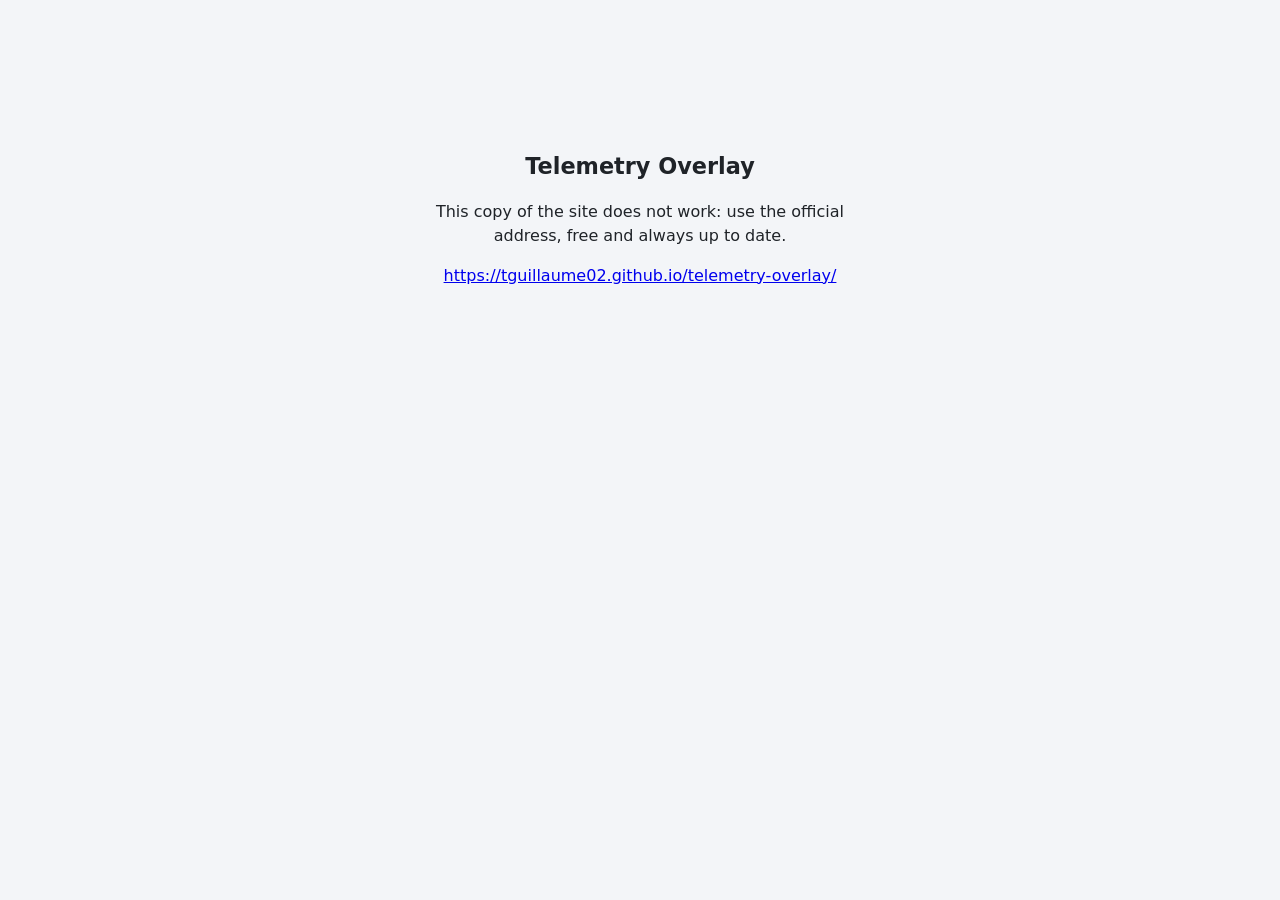
==== commit 29bcd399: "Mise à jour du site" ====
--- a/index.html
+++ b/index.html
@@ -3,487 +3,622 @@
 <head>
   <meta charset="utf-8">
   <meta name="viewport" content="width=device-width, initial-scale=1">
-  <title>Telemetry Overlay · Ta télémétrie (drone, FPV, GoPro, vélo) sur ta vidéo</title>
-  <meta name="description" content="Incruste altitude, vitesse, batterie, GPS et trajectoire 3D sur tes vidéos de drone, d'avion RC, de GoPro ou de vélo. Gratuit, dans le navigateur, sans rien envoyer sur un serveur.">
+  <title>Telemetry Overlay</title>
+  <meta name="description" content="Incruste ta télémétrie (drone, FPV, GoPro, Insta360, Garmin : altitude, vitesse, batterie, GPS, cardio) sur tes vidéos, directement dans le navigateur.">
   <meta property="og:type" content="website">
   <meta property="og:site_name" content="Telemetry Overlay">
-  <meta property="og:title" content="Telemetry Overlay · Ta télémétrie (drone, FPV, GoPro, vélo) sur ta vidéo">
-  <meta property="og:description" content="Drone, FPV, avion RC, GoPro, Insta360, vélo, rando : altitude, vitesse, GPS, cardio, carte et trajet 3D sur relief réel incrustés sur ta vidéo. Gratuit, 100 % local.">
+  <meta property="og:title" content="Telemetry Overlay">
+  <meta property="og:description" content="Incruste ta télémétrie (drone, FPV, GoPro, Insta360, Garmin : altitude, vitesse, batterie, GPS, cardio) sur tes vidéos, directement dans le navigateur.">
   <meta property="og:url" content="https://tguillaume02.github.io/telemetry-overlay/">
   <meta property="og:locale" content="fr_FR">
   <meta property="og:locale:alternate" content="en_US">
-  <meta property="og:image" content="https://tguillaume02.github.io/telemetry-overlay/logo/og-image.jpg">
-  <meta property="og:image:width" content="1200">
-  <meta property="og:image:height" content="630">
+  <meta property="og:image" content="https://tguillaume02.github.io/telemetry-overlay/logo/og-image-en.jpg?v=2">
+  <meta property="og:image:width" content="2400">
+  <meta property="og:image:height" content="1260">
+  <meta property="og:image:alt" content="Telemetry Overlay : la télémétrie de ton vol incrustée sur ta vidéo">
   <meta name="twitter:card" content="summary_large_image">
-  <meta name="twitter:image" content="https://tguillaume02.github.io/telemetry-overlay/logo/og-image.jpg">
+  <meta name="twitter:image" content="https://tguillaume02.github.io/telemetry-overlay/logo/og-image.jpg?v=2">
   <link rel="icon" type="image/svg+xml" href="logo/telemetry-overlay-icon.svg">
   <link rel="icon" type="image/png" sizes="32x32" href="logo/favicon-32.png">
+  <link rel="icon" type="image/png" sizes="64x64" href="logo/favicon-64.png">
   <link rel="apple-touch-icon" href="logo/apple-touch-icon.png">
-  <meta name="theme-color" content="#0d1117">
-  <style>
-    :root {
-      --bg: #0d1117;
-      --bg-2: #0b1626;
-      --panel: #161b22;
-      --line: #2a313c;
-      --text: #e6edf3;
-      --muted: #8b98a8;
-      --accent: #38bdf8;
-      --accent-ink: #04212f;
-      --blue: #1e9bff;
-      --green: #3ddc5a;
-      --grad: linear-gradient(90deg, var(--blue), var(--green));
-      --mono: ui-monospace, "Cascadia Mono", Consolas, monospace;
-      color-scheme: dark;
-    }
-    * { box-sizing: border-box; }
-    html { scroll-behavior: smooth; }
-    html[data-lang="fr"] [lang="en"], html[data-lang="en"] [lang="fr"] { display: none !important; }
-    body {
-      margin: 0;
-      background: var(--bg);
-      color: var(--text);
-      font: 16px/1.55 "Segoe UI", Roboto, system-ui, sans-serif;
-      overflow-x: hidden;
-    }
-    a { color: var(--accent); }
-    img { max-width: 100%; height: auto; display: block; }
-    .wrap { max-width: 1180px; margin: 0 auto; padding: 0 24px; }
-
-    /* Barre du haut */
-    .nav {
-      position: sticky; top: 0; z-index: 10;
-      display: flex; align-items: center; gap: 18px;
-      padding: 10px 24px;
-      background: rgba(13, 17, 23, .82);
-      backdrop-filter: blur(10px);
-      border-bottom: 1px solid var(--line);
-    }
-    .brand { display: flex; align-items: center; gap: 10px; color: var(--text); text-decoration: none; font-weight: 700; letter-spacing: .02em; }
-    .brand img { width: 32px; height: 32px; }
-    .nav-links { display: flex; gap: 18px; margin-left: auto; font-size: 14px; }
-    .nav-links a { color: var(--muted); text-decoration: none; }
-    .nav-links a:hover { color: var(--text); }
-    .lang { display: flex; border: 1px solid var(--line); border-radius: 999px; overflow: hidden; }
-    .lang button { padding: 3px 10px; border: 0; background: transparent; color: var(--muted); font: 12px inherit; cursor: pointer; }
-    .lang button[aria-pressed="true"] { background: var(--accent); color: var(--accent-ink); font-weight: 700; }
-    .btn {
-      display: inline-flex; align-items: center; gap: 8px;
-      padding: 12px 22px; border-radius: 999px;
-      font-weight: 700; text-decoration: none; white-space: nowrap;
-      transition: transform .15s, box-shadow .15s;
-    }
-    .btn:hover { transform: translateY(-1px); }
-    .btn-main { background: var(--grad); color: #03131d; box-shadow: 0 6px 24px rgba(30, 155, 255, .35); }
-    .btn-main:hover { box-shadow: 0 8px 30px rgba(61, 220, 90, .35); }
-    .btn-ghost { border: 1px solid var(--line); color: var(--text); background: rgba(22, 27, 34, .7); }
-    .btn-ghost:hover { border-color: var(--accent); }
-    .btn-sm { padding: 6px 14px; font-size: 14px; }
-
-    /* Accroche */
-    .hero { position: relative; min-height: min(88vh, 820px); display: flex; align-items: flex-end; isolation: isolate; }
-    .hero-bg { position: absolute; inset: 0; z-index: -1; }
-    .hero-bg img { width: 100%; height: 100%; object-fit: cover; object-position: center 30%; }
-    .hero-bg::after {
-      content: ""; position: absolute; inset: 0;
-      background:
-        linear-gradient(90deg, rgba(13, 17, 23, .92) 0%, rgba(13, 17, 23, .6) 45%, rgba(13, 17, 23, .1) 75%),
-        linear-gradient(0deg, var(--bg) 0%, rgba(13, 17, 23, 0) 40%);
-    }
-    .hero .wrap { width: 100%; padding-top: 80px; padding-bottom: 48px; }
-    .kicker { margin: 0 0 14px; font: 600 12px/1 var(--mono); letter-spacing: .18em; text-transform: uppercase; color: #9fdcfb; }
-    h1 { margin: 0; max-width: 19ch; font-size: clamp(32px, 4.6vw, 60px); line-height: 1.08; letter-spacing: -.02em; }
-    h1 br.desk { display: none; }
-    @media (min-width: 1000px) {
-      h1 { max-width: none; font-size: clamp(44px, 3.9vw, 58px); }
-      h1 br.desk { display: inline; }
-    }
-    .grad-text { background: var(--grad); -webkit-background-clip: text; background-clip: text; color: transparent; }
-    .hero p.lead { max-width: 560px; margin: 20px 0 28px; font-size: 18px; color: #c9d6e3; }
-    .cta { display: flex; flex-wrap: wrap; gap: 12px; }
-    .stats { display: grid; grid-template-columns: repeat(4, minmax(0, 1fr)); gap: 12px; max-width: 720px; margin-top: 44px; }
-    .stat { padding: 12px 14px; border: 1px solid var(--line); border-radius: 10px; background: rgba(13, 17, 23, .7); backdrop-filter: blur(6px); }
-    .stat b { display: block; font: 700 26px/1.1 var(--mono); }
-    .stat span { font: 600 11px/1.3 var(--mono); letter-spacing: .1em; text-transform: uppercase; color: var(--muted); }
-
-    /* Sections */
-    section { padding: 88px 0; }
-    .eyebrow { margin: 0 0 10px; font: 600 12px/1 var(--mono); letter-spacing: .18em; text-transform: uppercase; color: var(--green); }
-    h2 { margin: 0 0 14px; font-size: clamp(28px, 4vw, 44px); line-height: 1.1; letter-spacing: -.01em; }
-    .sub { max-width: 640px; margin: 0 0 40px; color: var(--muted); font-size: 17px; }
-
-    /* Univers */
-    .uses { display: grid; grid-template-columns: repeat(auto-fit, minmax(250px, 1fr)); gap: 16px; }
-    .use {
-      position: relative; padding: 22px; border: 1px solid var(--line); border-radius: 14px;
-      background: linear-gradient(180deg, var(--panel), var(--bg));
-      transition: border-color .2s, transform .2s;
-    }
-    .use:hover { border-color: var(--accent); transform: translateY(-2px); }
-    .use .num { font: 600 12px var(--mono); color: var(--muted); }
-    .use h3 { margin: 6px 0 8px; font-size: 21px; }
-    .use p { margin: 0 0 14px; color: #c0ccd8; font-size: 15px; }
-    .chips { display: flex; flex-wrap: wrap; gap: 6px; margin: 0; padding: 0; list-style: none; }
-    .chips li { padding: 2px 8px; border: 1px solid var(--line); border-radius: 6px; font: 600 11px/1.6 var(--mono); letter-spacing: .06em; color: #9fdcfb; }
-
-    /* Vidéo */
-    .video-try { margin: 18px 0 0; color: var(--muted); font-size: 16px; }
-    .video-try a { color: var(--accent); font-weight: 600; }
-    .video-box { position: relative; border: 1px solid var(--line); border-radius: 16px; overflow: hidden; background: #000; box-shadow: 0 30px 80px rgba(0, 0, 0, .5); }
-    .video-box video { display: block; width: 100%; height: auto; aspect-ratio: 16 / 9; background: #000; }
-    .video-play { position: absolute; left: 50%; top: 50%; transform: translate(-50%, -50%); width: 88px; height: 88px; padding: 0; border: 2px solid rgba(255, 255, 255, .85); border-radius: 50%; background: rgba(0, 0, 0, .55); color: #fff; cursor: pointer; display: grid; place-items: center; box-shadow: 0 10px 30px rgba(0, 0, 0, .5); backdrop-filter: blur(4px); transition: transform .2s, background .2s, opacity .2s; }
-    .video-play svg { width: 42px; height: 42px; margin-left: 6px; fill: currentColor; }
-    .video-play:hover, .video-play:focus-visible { transform: translate(-50%, -50%) scale(1.08); background: rgba(0, 0, 0, .75); }
-    .video-box.lecture .video-play { opacity: 0; pointer-events: none; }
-    @media (max-width: 600px) { .video-play { width: 64px; height: 64px; } .video-play svg { width: 30px; height: 30px; margin-left: 4px; } }
-
-    /* Galerie */
-    .gallery { display: grid; grid-template-columns: repeat(6, minmax(0, 1fr)); gap: 16px; }
-    .shot { margin: 0; border: 1px solid var(--line); border-radius: 14px; overflow: hidden; background: var(--panel); }
-    .shot img { width: 100%; aspect-ratio: 16 / 9; object-fit: cover; }
-    .shot figcaption { padding: 14px 16px 16px; }
-    .shot figcaption b { display: block; margin-bottom: 4px; }
-    .shot figcaption span { color: var(--muted); font-size: 14px; }
-    .shot.big { grid-column: span 3; }
-    .shot.mid { grid-column: span 2; }
-
-    /* Sources */
-    .sources { display: grid; grid-template-columns: repeat(auto-fit, minmax(240px, 1fr)); gap: 12px; }
-    .src { padding: 16px 18px; border: 1px solid var(--line); border-radius: 12px; background: var(--panel); }
-    .src b { display: block; margin-bottom: 4px; }
-    .src span { color: var(--muted); font-size: 14px; }
-    .src code { font: 12px var(--mono); color: #c9d6e3; }
-    .marquee { margin-top: 40px; overflow: hidden; border-block: 1px solid var(--line); padding: 14px 0; mask-image: linear-gradient(90deg, transparent, #000 10%, #000 90%, transparent); }
-    .marquee-track { display: flex; gap: 40px; width: max-content; animation: defile 40s linear infinite; }
-    .marquee-track span { font: 600 13px var(--mono); letter-spacing: .12em; text-transform: uppercase; color: var(--muted); white-space: nowrap; }
-    .marquee-track span::before { content: "◆"; margin-right: 40px; color: var(--blue); }
-    @keyframes defile { to { transform: translateX(-50%); } }
-    @media (prefers-reduced-motion: reduce) { .marquee-track { animation: none; } }
-
-    /* Étapes */
-    .how { display: grid; grid-template-columns: 1fr 1.4fr; gap: 48px; align-items: start; }
-    .steps { counter-reset: s; margin: 0; padding: 0; list-style: none; display: grid; gap: 14px; }
-    .steps li { counter-increment: s; display: grid; grid-template-columns: 52px 1fr; gap: 4px 16px; padding: 20px; border: 1px solid var(--line); border-radius: 14px; background: var(--panel); }
-    .steps li::before { content: counter(s, decimal-leading-zero); grid-row: span 2; font: 700 28px/1 var(--mono); background: var(--grad); -webkit-background-clip: text; background-clip: text; color: transparent; }
-    .steps b { font-size: 18px; }
-    .steps span { color: var(--muted); font-size: 15px; }
-
-    /* Atouts */
-    .perks { display: grid; grid-template-columns: repeat(auto-fit, minmax(220px, 1fr)); gap: 16px; }
-    .perk { padding: 20px; border-left: 2px solid; border-image: var(--grad) 1; background: linear-gradient(90deg, rgba(30, 155, 255, .06), transparent); }
-    .perk b { display: block; margin-bottom: 6px; font-size: 17px; }
-    .perk span { color: var(--muted); font-size: 15px; }
-
-    /* Final */
-    .final { text-align: center; padding: 100px 0; background: radial-gradient(ellipse at 50% 0%, rgba(30, 155, 255, .18), transparent 60%), radial-gradient(ellipse at 50% 100%, rgba(61, 220, 90, .1), transparent 60%); border-top: 1px solid var(--line); }
-    .final h2 { margin-inline: auto; max-width: 18ch; }
-    .final .sub { margin-inline: auto; }
-    .final .cta { justify-content: center; }
-    .price { margin: 0 0 28px; font: 700 clamp(36px, 6vw, 60px)/1 var(--mono); }
-    .price small { display: block; margin-top: 8px; font: 500 14px/1.4 "Segoe UI", system-ui, sans-serif; color: var(--muted); }
-    .donate { margin-top: 26px; color: var(--muted); font-size: 14px; }
-    .donate a { color: var(--text); font-weight: 600; text-decoration: none; margin: 0 6px; white-space: nowrap; }
-    .donate a:hover { color: var(--accent); }
-    footer { padding: 26px 0 36px; border-top: 1px solid var(--line); color: var(--muted); font-size: 13px; }
-    footer .wrap { display: flex; flex-wrap: wrap; gap: 8px 22px; justify-content: space-between; }
-    footer a { color: var(--muted); }
-
-    @media (max-width: 900px) {
-      .how { grid-template-columns: 1fr; gap: 24px; }
-      .gallery { grid-template-columns: 1fr 1fr; }
-      .shot.big, .shot.mid { grid-column: span 2; }
-      .nav-links { display: none; }
-      .lang { margin-left: auto; }
-    }
-    @media (max-width: 600px) {
-      .wrap { padding: 0 16px; }
-      .nav { padding: 10px 16px; gap: 10px; }
-      .nav .btn-sm { display: none; }
-      section { padding: 64px 0; }
-      .stats { grid-template-columns: 1fr 1fr; }
-      .hero-bg::after { background: linear-gradient(0deg, var(--bg) 10%, rgba(13, 17, 23, .75) 60%, rgba(13, 17, 23, .4)); }
-      .cta .btn { width: 100%; justify-content: center; }
-      .steps li { grid-template-columns: 40px 1fr; padding: 16px; }
-    }
-  </style>
+  <link rel="manifest" href="manifest.webmanifest">
+  <meta name="theme-color" content="#f3f5f8">
+  <meta name="mobile-web-app-capable" content="yes">
+  <meta name="apple-mobile-web-app-title" content="Telemetry">
+  <meta name="apple-mobile-web-app-status-bar-style" content="black-translucent">
+  <script>
+    // Thème appliqué avant l'affichage, pour éviter un éclair sombre ou clair (voir js/ui/theme.js)
+    try {
+      var t = localStorage.getItem('telemetry-overlay-theme');
+      document.documentElement.dataset.theme = t === 'dark' ? 'dark' : 'light';
+    } catch (e) { document.documentElement.dataset.theme = 'light'; }
+  </script>
+  <link rel="stylesheet" href="style.css?v=202611101700">
 </head>
 <body>
-  <header class="nav">
-    <a class="brand" href="#top"><img src="logo/telemetry-overlay-icon.svg" alt="" width="32" height="32">Telemetry Overlay</a>
-    <nav class="nav-links" aria-label="Sections">
-      <a href="#usages"><span lang="fr">Usages</span><span lang="en">Uses</span></a>
-      <a href="#galerie"><span lang="fr">Rendu</span><span lang="en">Results</span></a>
-      <a href="#sources"><span lang="fr">Sources</span><span lang="en">Sources</span></a>
-      <a href="#comment"><span lang="fr">Comment ça marche</span><span lang="en">How it works</span></a>
-      <a href="guide.html">Guide</a>
+  <header class="topbar">
+    <div class="topbar-id">
+      <h1 class="brand">
+        <img class="brand-icon" src="logo/telemetry-overlay-icon.svg" alt="" width="42" height="42">
+        <span class="brand-name"><span class="brand-main">Telemetry</span><span class="brand-sub">Overlay</span></span>
+      </h1>
+      <ul class="topbar-tags" aria-label="Confidentialité et navigateur">
+        <li class="tag-browser" id="tagBrowser" title="L'export rapide et le calage sur l'image s'appuient sur WebCodecs et la File System Access API, complets sous Chrome et Edge. Firefox et Safari fonctionnent avec des limites.">Optimisé pour Chrome / Edge</li>
+      </ul>
+    </div>
+    <div class="topbar-intro">
+      <p class="tagline">La télémétrie de ton vol, incrustée sur ta vidéo.</p>
+      <p class="topbar-totals" id="topbarTotals" title="Compteurs anonymes depuis le lancement : navigateurs ayant ouvert l'application et vidéos exportées" hidden></p>
+    </div>
+    <div class="topbar-end">
+      <nav class="topbar-links" aria-label="Liens">
+        <button type="button" class="link-install" id="installApp" title="Ajouter Telemetry Overlay à l’écran d’accueil, comme une application" hidden>📲 Installer l’appli</button>
+        <button type="button" class="link-news" id="whatsNew" title="Ce qui a changé depuis la vidéo de présentation">✨ Nouveautés</button>
+        <a class="link-home" href="presentation.html" target="_blank" rel="noopener" title="La page de présentation : vidéo, formats pris en charge, questions fréquentes">🏠 Présentation</a>
+        <a class="link-guide" href="guide.html" target="_blank" rel="noopener" title="Toutes les fonctions sur une page : fichiers, synchro, jauges, coupes, son, export">📖 Guide</a>
+        <a class="link-bug" id="reportBug" href="https://github.com/tguillaume02/telemetry-overlay/issues/new" target="_blank" rel="noopener" title="Ouvre une page GitHub préremplie, à relire avant de l’envoyer (compte GitHub gratuit nécessaire)">🐞 Signaler un bug</a>
+        <a href="https://tguillaume02.github.io/" target="_blank" rel="noopener" title="Mes autres projets">Autres projets</a>
+        <a class="link-paypal" href="https://paypal.me/ThiDom" target="_blank" rel="noopener" title="Faire un don du montant de ton choix par PayPal">💙 PayPal</a>
+        <a class="link-kofi" href="https://ko-fi.com/thibaultguillaume" target="_blank" rel="noopener" title="Faire un don, sans créer de compte : carte bancaire ou PayPal (via Ko-fi)">☕ Offrir un café</a>
+        <a class="link-sponsor" href="https://github.com/sponsors/tguillaume02" target="_blank" rel="noopener" title="Soutenir le projet avec un compte GitHub (via GitHub Sponsors)">💖 Sponsoriser</a>
+      </nav>
+      <div class="lang-switch" id="langSwitch" role="group" aria-label="Langue"></div>
+      <button type="button" class="theme-switch" id="themeSwitch" title="Passer au thème clair" aria-label="Passer au thème clair">☀</button>
+    </div>
+  </header>
+
+  <dialog class="whats-new" id="whatsNewDialog" aria-labelledby="whatsNewTitle">
+    <div class="whats-new-head">
+      <h2 id="whatsNewTitle">Nouveautés</h2>
+      <button type="button" class="whats-new-close" id="whatsNewClose" title="Fermer" aria-label="Fermer">×</button>
+    </div>
+    <div class="whats-new-body" id="whatsNewBody"></div>
+  </dialog>
+
+  <dialog class="whats-new" id="installDialog" aria-labelledby="installTitle">
+    <div class="whats-new-head">
+      <h2 id="installTitle">Installer l’application</h2>
+      <button type="button" class="whats-new-close" id="installClose" title="Fermer" aria-label="Fermer">×</button>
+    </div>
+    <div class="whats-new-body">
+      <ol class="install-steps">
+        <li data-i18n>Touche le bouton <b>Partager</b> de Safari (carré avec une flèche vers le haut).</li>
+        <li data-i18n>Choisis <b>Sur l’écran d’accueil</b>.</li>
+        <li data-i18n>Touche <b>Ajouter</b> : l’application s’ouvre ensuite depuis son icône, en plein écran.</li>
+      </ol>
+    </div>
+  </dialog>
+
+  <main class="layout">
+    <nav class="rail" aria-label="Parties">
+      <button type="button" class="rail-btn" data-tab="files" title="1. Fichiers" aria-expanded="false"><svg viewBox="0 0 24 24" aria-hidden="true"><path d="M4 7a2 2 0 0 1 2-2h4l2 2h6a2 2 0 0 1 2 2v8a2 2 0 0 1-2 2H6a2 2 0 0 1-2-2z"/><path d="M12 11v5M9.5 13.5 12 11l2.5 2.5"/></svg><span>Fichiers</span></button>
+      <button type="button" class="rail-btn" data-tab="sync" title="2. Synchronisation" aria-expanded="false"><svg viewBox="0 0 24 24" aria-hidden="true"><circle cx="12" cy="13" r="7"/><path d="M12 9v4l2.5 2.5M10 3h4M19 6l1.5-1.5"/></svg><span>Synchro</span></button>
+      <button type="button" class="rail-btn" data-tab="gauges" title="3. Jauges" aria-expanded="false"><svg viewBox="0 0 24 24" aria-hidden="true"><path d="M4.5 17a8 8 0 1 1 15 0"/><path d="m12 14 4-5"/><circle cx="12" cy="14" r="1.2"/></svg><span>Jauges</span></button>
+      <button type="button" class="rail-btn" data-tab="osd" title="OSD d'origine (.osd Walksnail / DJI)" aria-expanded="false"><svg viewBox="0 0 24 24" aria-hidden="true"><rect x="3" y="5" width="18" height="14" rx="2"/><path d="M6 9h3M15 9h3M6 15h2M10 15h1M15 15h3"/></svg><span>OSD</span></button>
+      <button type="button" class="rail-btn" data-tab="srt" title="Données du .SRT (Walksnail / DJI)" aria-expanded="false"><svg viewBox="0 0 24 24" aria-hidden="true"><rect x="3" y="5" width="18" height="14" rx="2"/><path d="M6 15h4M12 15h6M6 11.5h7"/></svg><span>SRT</span></button>
+      <button type="button" class="rail-btn" data-tab="style" title="Apparence par défaut" aria-expanded="false"><svg viewBox="0 0 24 24" aria-hidden="true"><path d="M12 3a9 9 0 1 0 0 18c1.1 0 1.6-.8 1.6-1.6 0-.5-.2-.9-.5-1.2-.3-.3-.5-.7-.5-1.2 0-.9.7-1.6 1.6-1.6H16a5 5 0 0 0 5-5c0-4-4-7.4-9-7.4z"/><circle cx="7.5" cy="11" r="1"/><circle cx="10.5" cy="7.5" r="1"/><circle cx="15" cy="7.5" r="1"/></svg><span>Apparence</span></button>
+      <button type="button" class="rail-btn" data-tab="markers" title="Marqueurs / chapitres" aria-expanded="false"><svg viewBox="0 0 24 24" aria-hidden="true"><path d="M6 21V4M6 4h11l-2.5 4L17 12H6"/></svg><span>Marqueurs</span></button>
+      <button type="button" class="rail-btn" data-tab="annotations" title="Annotations : textes, émojis et flèches sur la vidéo" aria-expanded="false"><svg viewBox="0 0 24 24" aria-hidden="true"><path d="M4 5h16v11H10l-4 4v-4H4z"/><path d="M8 9h8M8 12h5"/></svg><span>Annotations</span></button>
+      <button type="button" class="rail-btn" data-tab="export" title="4. Export" aria-expanded="false"><svg viewBox="0 0 24 24" aria-hidden="true"><path d="M12 4v11M7.5 10.5 12 15l4.5-4.5"/><path d="M5 17v2a1 1 0 0 0 1 1h12a1 1 0 0 0 1-1v-2"/></svg><span>Export</span></button>
+      <button type="button" class="rail-btn rail-end" data-tab="project" title="Projet" aria-expanded="false"><svg viewBox="0 0 24 24" aria-hidden="true"><path d="M5 4h11l3 3v12a1 1 0 0 1-1 1H6a1 1 0 0 1-1-1z"/><path d="M8 4v5h7V4M8 20v-6h8v6"/></svg><span>Projet</span></button>
     </nav>
-    <div class="lang" role="group" aria-label="Langue / Language">
-      <button type="button" data-set-lang="fr">FR</button>
-      <button type="button" data-set-lang="en">EN</button>
-    </div>
-    <a class="btn btn-main btn-sm" href="app.html"><span lang="fr">Ouvrir l'appli</span><span lang="en">Open the app</span></a>
-  </header>
-
-  <main id="top">
-    <!-- Accroche -->
-    <div class="hero">
-      <div class="hero-bg"><img src="presentation/pres1.jpg" alt="" width="1400" height="792" fetchpriority="high"></div>
-      <div class="wrap">
-        <p class="kicker"><span lang="fr">Gratuit · dans le navigateur · 100 % local</span><span lang="en">Free · in the browser · 100% local</span></p>
-        <h1 lang="fr">La télémétrie de ton vol, ta rando,<br class="desk"> ta sortie vélo ou moto…<br class="desk"> <span class="grad-text">incrustée dans ta vidéo.</span></h1>
-        <h1 lang="en">The telemetry of your flight, hike,<br class="desk"> bike or motorbike ride…<br class="desk"> <span class="grad-text">overlaid on your video.</span></h1>
-        <p class="lead" lang="fr">Altitude, vitesse, cardio, batterie, liaison radio, gaz, horizon, carte et trajet rejoué en 3D sur le relief réel : Telemetry Overlay incruste la télémétrie de ta radio, de ton contrôleur de vol, de ton drone DJI, de tes lunettes, de ta caméra ou de ta montre GPS sur ta vidéo. Rien à installer, rien à envoyer.</p>
-        <p class="lead" lang="en">Altitude, speed, heart rate, battery, radio link, throttle, horizon, map and the route replayed in 3D over real terrain: Telemetry Overlay overlays the telemetry from your radio, flight controller, DJI drone, goggles, camera or GPS watch onto your video. Nothing to install, nothing to upload.</p>
-        <div class="cta">
-          <a class="btn btn-main" href="app.html"><span lang="fr">▶ Ouvrir l'application, c'est gratuit</span><span lang="en">▶ Open the app, it's free</span></a>
-          <a class="btn btn-ghost" href="#video"><span lang="fr">Voir la vidéo de présentation</span><span lang="en">Watch the intro video</span></a>
-        </div>
-        <div class="stats">
-          <div class="stat"><b>10+</b><span lang="fr">Formats de log</span><span lang="en">Log formats</span></div>
-          <div class="stat"><b>4K</b><span lang="fr">Export</span><span lang="en">Export</span></div>
-          <div class="stat"><b>3D</b><span lang="fr">Relief réel</span><span lang="en">Real terrain</span></div>
-          <div class="stat"><b>0 €</b><span lang="fr">Sans compte</span><span lang="en">No account</span></div>
+
+    <aside class="panel" id="panel">
+      <section data-tab="project" hidden>
+        <h2>Projet</h2>
+        <p class="hint" data-i18n>Enregistre la vidéo, le log, le son ajouté, la synchronisation, les coupes et les jauges dans un seul fichier <b>.otproj</b> pour reprendre l'édition plus tard.</p>
+        <div class="row">
+          <button type="button" id="saveProject" disabled>Enregistrer le projet</button>
+          <button type="button" id="openProject">Ouvrir un projet</button>
+          <input type="file" id="fileProject" accept=".otproj" hidden>
+        </div>
+        <p class="msg" id="projectInfo" hidden></p>
+        <div class="field">Disposition des jauges
+          <p class="hint" data-i18n>Enregistre uniquement la position et la taille des jauges dans un fichier <b>.json</b>, pour les replacer à l'identique sur une autre vidéo.</p>
+          <div class="row">
+            <button type="button" id="saveLayout">Enregistrer la disposition</button>
+            <button type="button" id="loadLayout">Charger une disposition</button>
+            <input type="file" id="fileLayout" accept=".json,.otproj,application/json" hidden>
+          </div>
+        </div>
+        <p class="msg" id="layoutInfo" hidden></p>
+      </section>
+
+      <section data-tab="files" hidden>
+        <h2>1. Fichiers</h2>
+        <label class="drop" id="dropVideo">
+          <input type="file" id="fileVideo" accept="video/*,.avi,.mov,.mkv,.lrf,.insv,.lrv" multiple hidden>
+          <span class="drop-title">Vidéo du vol</span>
+          <span class="drop-name" id="nameVideo">MP4, MOV, WebM… (plusieurs fichiers : lus à la suite)</span>
+        </label>
+        <ol class="clip-list" id="videoClips" hidden></ol>
+        <input type="file" id="fileVideoAdd" accept="video/*,.avi,.mov,.mkv,.lrf,.insv,.lrv" multiple hidden>
+        <div class="clip-actions">
+          <button type="button" class="link clip-add" id="addVideo" hidden>＋ Ajouter une vidéo à la suite</button>
+          <button type="button" class="link clip-add" id="removeVideo" title="Retire la vidéo chargée ; le log et les jauges sont gardés" hidden>✕ Retirer la vidéo</button>
+        </div>
+        <label class="drop" id="dropLog">
+          <input type="file" id="fileLog" accept=".csv,.bin,.log,.tlog,.rlog,.txt,.bbl,.bfl,.srt,.mp4,.insv,.lrv,.fit,.gpx,.tcx,.vbo,.nmea,.nma,.osd,text/csv" multiple hidden>
+          <span class="drop-title">Log de vol</span>
+          <span class="drop-name" id="nameLog">EdgeTX (.csv), ArduPilot (.bin / .log), MAVLink (.tlog / .rlog), INAV / Betaflight (blackbox .TXT / .BBL ou .csv), DJI (journal .txt, .csv ou vidéo .MP4), GoPro (vidéo .MP4), Insta360 (vidéo .INSV / .MP4), Walksnail / DJI (OSD .osd), Garmin (.FIT, .TCX), GPX, chronos de circuit (RaceChrono, AiM, VBOX .vbo, Harry’s LapTimer, NMEA)</span>
+        </label>
+        <ol class="clip-list" id="logClips" hidden></ol>
+        <p class="msg" id="logInfo" hidden></p>
+        <select id="logFlight" aria-label="Vol à afficher" hidden></select>
+        <input type="file" id="fileLogAdd" accept=".csv,.bin,.log,.tlog,.rlog,.txt,.bbl,.bfl,.srt,.mp4,.insv,.lrv,.fit,.gpx,.tcx,.vbo,.nmea,.nma,.osd,text/csv" multiple hidden>
+        <div class="clip-actions">
+          <button type="button" class="link clip-add" id="addLog" title="Colle un autre log après celui-ci (log coupé en plusieurs fichiers, vol suivant…) ; il devient une partie à recaler dans « Couper le log »" hidden>＋ Ajouter un log à la suite</button>
+          <button type="button" class="link clip-add" id="removeLog" title="Retire le log chargé ; la vidéo et la disposition des jauges sont gardées" hidden>✕ Retirer le log</button>
+        </div>
+        <label class="drop" id="dropSrt">
+          <input type="file" id="fileSrt" accept=".srt" multiple hidden>
+          <span class="drop-title" data-i18n>Sous-titres .SRT <small>(facultatif)</small></span>
+          <span class="drop-name" id="nameSrt">Walksnail, lunettes ou drone DJI : signal, latence, débit, GPS… Un fichier par vidéo.</span>
+        </label>
+        <div class="clip-actions">
+          <button type="button" class="link clip-add" id="removeSrt" title="Retire les sous-titres .SRT chargés ; les autres logs sont gardés" hidden>✕ Retirer les .SRT</button>
+        </div>
+        <label class="drop" id="dropAudio">
+          <input type="file" id="fileAudio" accept="audio/*,.mp3,.wav,.m4a,.aac,.ogg,.oga,.opus,.flac,.webm" multiple hidden>
+          <span class="drop-title" data-i18n>Son ajouté <small>(facultatif)</small></span>
+          <span class="drop-name">Musique, commentaire… MP3, WAV, M4A, OGG, FLAC. Plusieurs fichiers possibles.</span>
+        </label>
+        <ul class="tracks" id="audioTracks"></ul>
+        <p class="hint tracks-hint" id="tracksHint" data-i18n hidden>Mixé avec le son d'origine. Le départ est compté sur la vidéo <b>exportée</b>, après les coupes. Glisse une piste sur la frise sous la vidéo pour la placer, ou « ⤓ Ici » pour la caler sur l'instant affiché. Sur la forme d'onde : clic pour choisir où écouter, glisser pour sélectionner un passage à couper ou à garder.</p>
+      </section>
+
+      <section data-tab="sync" hidden>
+        <h2>2. Synchronisation</h2>
+        <p class="hint" data-i18n>Mets la vidéo sur un instant reconnaissable (décollage, coup de gaz), clique sur <b>Marquer</b>, puis clique sur le même instant dans la courbe du log.</p>
+        <div class="row">
+          <button type="button" id="markVideo" title="Retient l'instant affiché dans la vidéo ; clique ensuite sur le même instant dans la courbe du log">Marquer l'instant vidéo</button>
+        </div>
+        <div class="row pair">
+          <button type="button" id="autoSync" title="Aligne le décollage détecté dans le log sur l'instant vidéo marqué">Caler sur le décollage</button>
+          <button type="button" id="landingSync" title="Aligne l'atterrissage détecté dans le log sur l'instant vidéo marqué : utile quand la vidéo ne montre pas le décollage">Caler sur l'atterrissage</button>
+        </div>
+        <div class="row pair">
+          <button type="button" id="soundSync" title="Compare le bruit des moteurs dans le son de la vidéo à la courbe des gaz du log" disabled>Caler sur le son des moteurs</button>
+          <button type="button" id="motionSync" title="Compare les rotations visibles dans l'image (roulis, tangage, lacet) à celles du log : utile quand le son ne suffit pas" disabled>Caler sur le mouvement de l'image</button>
+        </div>
+        <div class="row">
+          <button type="button" id="driftCheck" title="Une fois la vidéo calée : mesure le décalage tout au long de la vidéo pour repérer les secondes de vol que la caméra n'a pas filmées (accroc d'enregistrement, raccord entre deux fichiers)" disabled>Vérifier le calage sur toute la vidéo</button>
+        </div>
+        <div class="hint drift-info" id="driftInfo" hidden></div>
+        <label class="check" title="Compare le bruit des moteurs dans le son de la vidéo à la courbe des gaz du log ; sans son exploitable, compare le mouvement de l'image"><input type="checkbox" id="optAutoSync" checked> Synchro automatique (son des moteurs, sinon mouvement de l'image)</label>
+        <p class="hint" id="autoSyncInfo" hidden></p>
+        <p class="marks" id="marks">Vidéo : -- · Log : --</p>
+        <label class="field">Décalage (log − vidéo), en secondes
+          <div class="row nudge">
+            <button type="button" data-nudge="-1">−1</button>
+            <button type="button" data-nudge="-0.1">−0,1</button>
+            <button type="button" data-nudge="-0.01">−0,01</button>
+            <input type="number" id="offset" step="0.01" value="0">
+            <button type="button" data-nudge="0.01">+0,01</button>
+            <button type="button" data-nudge="0.1">+0,1</button>
+            <button type="button" data-nudge="1">+1</button>
+          </div>
+        </label>
+        <p class="field share-head">Stabilisation <span class="dev-badge">En développement</span></p>
+        <p class="hint">Cette option est encore en cours de développement : le résultat peut être imparfait selon la vidéo et le log.</p>
+        <label class="check" title="Tourne et déplace chaque image d'après le gyroscope du log (blackbox INAV / Betaflight, ArduPilot, GoPro, Insta360), dans l'aperçu et l'export vidéo"><input type="checkbox" id="stabOn" disabled> Stabiliser la vidéo avec le gyroscope du log</label>
+        <p class="hint" id="stabInfo" hidden></p>
+        <div id="stabOpts" hidden>
+          <label class="field" title="Durée sur laquelle les mouvements sont lissés : plus long, l'image est plus calme mais suit moins vite les virages">Lissage <span id="stabSmoothVal"></span>
+            <input type="range" id="stabSmooth" min="0.2" max="3" step="0.1" value="1">
+          </label>
+          <label class="field" title="Agrandissement de l'image pour que ses bords ne se voient pas quand elle est déplacée">Agrandissement <span id="stabZoomVal"></span>
+            <input type="range" id="stabZoom" min="1" max="1.5" step="0.01" value="1.15">
+          </label>
+        </div>
+        <div class="row">
+          <button type="button" id="stabCalib" title="Mesure à nouveau le mouvement de l'image pour retrouver les axes du gyroscope, la focale et le recalage fin. La stabilisation garde la synchro de sa calibration : retoucher ensuite celle des jauges ne la dérègle pas" disabled>Recalibrer</button>
+        </div>
+      </section>
+
+      <section data-tab="gauges" hidden>
+        <h2>3. Jauges</h2>
+        <div id="gauges" class="gauges">
+          <p class="hint">Charge un log pour choisir les jauges.</p>
+        </div>
+        <label class="field">Ajouter une jauge
+          <input type="search" id="gaugeSearch" placeholder="Rechercher une donnée…" autocomplete="off" disabled
+                 title="Filtre la liste ; Entrée ajoute le premier résultat, ↓ pour parcourir">
+          <select id="addGauge" disabled><option value="">Choisir une donnée…</option></select>
+        </label>
+        <p class="msg ok" id="gaugeFlash" hidden></p>
+      </section>
+
+      <section data-tab="osd" hidden>
+        <h2>OSD d'origine</h2>
+        <p class="hint" data-i18n>Redessine l'OSD enregistré par les lunettes (fichier <b>.osd</b> Walksnail Avatar ou DJI WTFOS) avec sa police, par-dessus la vidéo, en plus des jauges ou à leur place.</p>
+        <label class="drop" id="dropOsd">
+          <input type="file" id="fileOsd" accept=".osd" multiple hidden>
+          <span class="drop-title">Enregistrement OSD (.osd)</span>
+          <span class="drop-name" id="nameOsd"></span>
+        </label>
+        <label class="drop" id="dropOsdFont">
+          <input type="file" id="fileOsdFont" accept="image/png,.png" multiple hidden>
+          <span class="drop-title">Police OSD (.png)</span>
+          <span class="drop-name" id="nameOsdFont"></span>
+        </label>
+        <button type="button" id="osdFontReset" class="link" hidden>Revenir à la police intégrée</button>
+        <p class="msg" id="osdInfo" hidden></p>
+        <label class="check"><input type="checkbox" id="osdShow"> Afficher l'OSD</label>
+        <label class="check"><input type="checkbox" id="osdGauges" checked> Afficher aussi les jauges</label>
+        <label class="field">Taille de l'OSD <span id="osdScaleVal"></span>
+          <input type="range" id="osdScale" min="0.5" max="1.5" step="0.01" value="1">
+        </label>
+        <div class="row field">
+          <label class="inline" title="En pixels d'une vidéo 1080p">Décalage X <input type="number" id="osdDx" step="1" value="0"></label>
+          <label class="inline" title="En pixels d'une vidéo 1080p">Y <input type="number" id="osdDy" step="1" value="0"></label>
+        </div>
+        <label class="field" title="Compense la dérive d'horloge entre l'OSD et la vidéo : au-dessus de 1, l'OSD avance plus vite">Vitesse de l'OSD
+          <input type="number" id="osdSpeed" min="0.9" max="1.1" step="0.0005" value="1">
+        </label>
+        <button type="button" id="osdReset" class="link">Remettre la taille, la position et la vitesse par défaut</button>
+        <div class="row field">
+          <button type="button" id="osdMask" title="Clique ensuite sur les cases de l'aperçu à cacher (ou à réafficher)">Masquer des cases…</button>
+          <button type="button" id="osdUnmask">Tout réafficher</button>
+          <span class="hint" id="osdMaskInfo"></span>
+        </div>
+        <p class="hint" id="osdMaskHint" hidden>Clique sur une case de l'aperçu pour la masquer ou la réafficher (nom du pilote, coordonnées GPS…).</p>
+        <div class="field" id="osdItemsBox" hidden>
+          <span>Éléments affichés</span>
+          <p class="hint">Décoche un élément pour le masquer (repéré sur l'enregistrement : ses cases sont cachées).</p>
+          <div class="row" id="osdItems"></div>
+        </div>
+      </section>
+
+      <section data-tab="srt" hidden>
+        <h2>Données du .SRT</h2>
+        <p class="hint">Signal, latence, débit et autres données des sous-titres .SRT (Walksnail, lunettes ou drone DJI), écrites en bas à gauche de la vidéo.</p>
+        <p class="msg" id="srtEmpty">Aucun .SRT chargé : dépose-le dans « 1. Fichiers », zone « Sous-titres .SRT ».</p>
+        <div id="osdSrt" hidden>
+          <label class="check"><input type="checkbox" id="srtShow"> Afficher les données du .SRT</label>
+          <div class="field">
+            <span>Données affichées</span>
+            <div class="row" id="osdSrtFields"></div>
+          </div>
+        </div>
+      </section>
+
+      <section data-tab="style" hidden>
+        <h2>Apparence par défaut</h2>
+        <p class="hint">S'applique à toutes les jauges, sauf celles réglées individuellement (bouton 🎨 ou clic sur la jauge dans l'aperçu).</p>
+        <label class="check"><input type="checkbox" id="optLabel" checked> Afficher le nom des jauges</label>
+        <div class="row field">
+          <label class="inline">Position du nom
+            <select id="optLabelPos" title="Gauche / droite : jauges « Valeur »">
+              <option value="above">Au-dessus</option>
+              <option value="below">En dessous</option>
+              <option value="left">À gauche</option>
+              <option value="right">À droite</option>
+            </select>
+          </label>
+          <label class="inline">Hauteur
+            <select id="optLabelAlign" title="Hauteur du nom quand il est à gauche ou à droite">
+              <option value="top">En haut</option>
+              <option value="middle">Au centre</option>
+              <option value="bottom">En bas</option>
+            </select>
+          </label>
+          <label class="inline" title="Les noms personnalisés s'affichent toujours tels que saisis"><input type="checkbox" id="optLabelUpper" checked> Majuscules</label>
+        </div>
+        <label class="field">Taille des noms <span id="optLabelSizeVal"></span>
+          <input type="range" id="optLabelSize" min="0.5" max="2" step="0.05" value="1">
+        </label>
+        <label class="check"><input type="checkbox" id="optUnit" checked> Afficher les unités (%, V, A, mAh, dBm…)</label>
+        <label class="field" title="Réel : unités enregistrées dans le log, sans conversion">Unités
+          <select id="optUnits"></select>
+        </label>
+        <div class="field">Police
+          <div id="optFontBox"></div>
+        </div>
+        <label class="check"><input type="checkbox" id="optBg" checked> Fond derrière les jauges</label>
+        <label class="field">Opacité du fond <span id="optBgAlphaVal"></span>
+          <input type="range" id="optBgAlpha" min="0" max="1" step="0.05" value="0.55">
+        </label>
+        <label class="field">Taille des jauges <span id="optScaleVal"></span>
+          <input type="range" id="optScale" min="0.5" max="1.6" step="0.05" value="1">
+        </label>
+        <div class="row field">
+          <label class="inline">Couleur <input type="color" id="optAccent" value="#38bdf8"></label>
+          <label class="inline">Texte <input type="color" id="optText" value="#ffffff"></label>
+          <label class="inline">Graphiques sur
+            <select id="optWindow">
+              <option value="10">10 s</option>
+              <option value="30" selected>30 s</option>
+              <option value="60">60 s</option>
+              <option value="120">2 min</option>
+            </select>
+          </label>
+        </div>
+        <button type="button" id="resetStyles" class="apply-all" title="Retire les réglages individuels d'apparence et de taille">Remettre toutes les jauges sur l'apparence par défaut</button>
+        <div class="field">Configuration (jauges, positions, apparence, réglages d'export)
+          <div class="row">
+            <button type="button" id="exportConfig" title="Enregistre la configuration dans un fichier .json pour la réappliquer sur une autre vidéo">Exporter la configuration</button>
+            <button type="button" id="importConfig" title="Réapplique une configuration exportée (ou celle d'un projet .otproj)">Importer…</button>
+            <input type="file" id="fileConfig" accept=".json,.otproj,application/json" hidden>
+          </div>
+        </div>
+        <p class="msg" id="configInfo" hidden></p>
+      </section>
+
+      <section data-tab="markers" hidden>
+        <h2>Marqueurs / chapitres</h2>
+        <p class="hint" id="markerEmpty" data-i18n>Aucun marqueur. Pose-en avec <b>◆ Marqueur ici</b> (touche <kbd>M</kbd>) sous la frise, ou <b>✨ Proposer depuis le log</b>.</p>
+        <ul class="marker-rows" id="markerList"></ul>
+        <div class="row marker-tools" id="markerTools" hidden>
+          <span class="hint" id="markerCount"></span>
+          <button type="button" id="markerClear" disabled title="Retire tous les marqueurs">Tout retirer</button>
+        </div>
+        <div class="marker-export" id="markerExport" hidden>
+          <h3>Exporter</h3>
+          <p class="hint" data-i18n>Temps de la <b>vidéo exportée</b> (passages coupés retirés). Les chapitres sont aussi inscrits dans le MP4 de l'export rapide (VLC, mpv).</p>
+          <label class="marker-yt-label" for="markerYoutube">Chapitres YouTube, à coller dans la description</label>
+          <textarea id="markerYoutube" rows="5" readonly></textarea>
+          <p class="hint warn" id="markerYoutubeWarn" hidden></p>
+          <div class="row">
+            <button type="button" id="markerCopy" title="Copie les chapitres dans le presse-papiers">📋 Copier les chapitres</button>
+            <button type="button" id="markerTxt" title="Enregistre les chapitres YouTube dans un fichier texte">⭳ chapitres .txt</button>
+          </div>
+          <div class="row">
+            <button type="button" id="markerEdl" title="DaVinci Resolve : clic droit sur la timeline → Timelines → Import → Timeline Markers from EDL">⭳ DaVinci Resolve (.edl)</button>
+            <label class="marker-tc" title="Timecode de départ de la timeline DaVinci Resolve (01:00:00:00 par défaut dans Resolve)">Départ <select id="markerTcStart"><option value="3600">01:00:00:00</option><option value="0">00:00:00:00</option></select></label>
+          </div>
+          <div class="row">
+            <button type="button" id="markerXml" title="Premiere Pro : Fichier → Importer. Séquence contenant la vidéo exportée et ses marqueurs (aussi lue par DaVinci Resolve et Final Cut Pro 7)">⭳ Premiere Pro (.xml)</button>
+          </div>
+        </div>
+      </section>
+
+      <section data-tab="annotations" hidden>
+        <h2>Annotations</h2>
+        <p class="hint" data-i18n>Textes, émojis et flèches affichés quelques secondes sur la vidéo, pour faire ressortir une valeur, réagir ou expliquer. Glisse-les dans l'aperçu (et la pointe de la flèche), tire un coin ou utilise la molette pour la taille, <kbd>Suppr</kbd> pour retirer.</p>
+        <div class="row">
+          <button type="button" id="annotAddPanel" disabled title="Ajoute une annotation à l'instant affiché (touche N)">💬 Annotation ici</button>
+        </div>
+        <p class="hint" id="annotEmpty" data-i18n>Aucune annotation. Pose-en une avec <b>💬 Annotation ici</b> (touche <kbd>N</kbd>), ici ou sous la frise.</p>
+        <ul class="annot-rows" id="annotList"></ul>
+        <div class="row marker-tools" id="annotTools" hidden>
+          <span class="hint" id="annotCount"></span>
+          <button type="button" id="annotClear" disabled title="Retire toutes les annotations">Tout retirer</button>
+        </div>
+      </section>
+
+      <section data-tab="export" hidden>
+        <h2>4. Export</h2>
+        <p class="hint">Les vidéos MP4, MOV et AVI sont traitées image par image, plus vite que la lecture, même si l'onglet passe en arrière-plan. Les autres formats passent par un export en temps réel.</p>
+        <details class="tip" id="gpuTip" hidden>
+          <summary>Export lent, carte graphique à 0 % ?</summary>
+          <p class="hint" data-i18n>Sur un PC portable, Windows fait souvent tourner le navigateur sur la puce graphique intégrée (Intel / AMD) : la carte graphique dédiée (NVIDIA / AMD) reste à 0 % pendant l'export. Pour la lui confier : <b>Paramètres Windows › Système › Affichage › Graphiques</b>, choisis le navigateur (Chrome ou Edge), règle-le sur <b>Hautes performances</b>, puis ferme et relance le navigateur. Branche aussi le PC sur secteur : sur batterie, Windows bride le navigateur (mode efficacité).</p>
+        </details>
+        <p class="src-info" id="srcInfo" hidden></p>
+        <label class="field" title="Séquence PNG : les jauges seules sur fond transparent, une image par trame, à poser sur la vidéo dans un logiciel de montage (Premiere, Resolve, Final Cut…)">Format
+          <select id="expFormat">
+            <option value="mp4" selected>Vidéo MP4 avec l'incrustation</option>
+            <option value="vertical">Vidéo verticale 9:16 (Shorts, Reels, TikTok)</option>
+            <option value="png">Séquence PNG transparente (incrustation seule)</option>
+          </select>
+        </label>
+        <label class="field" id="expBgField" hidden title="Sans vidéo chargée, les jauges sont dessinées sur ce fond">Fond (sans vidéo)
+          <select id="expBg">
+            <option value="green" selected>Vert (à incruster au montage)</option>
+            <option value="black">Noir</option>
+            <option value="sky">Ciel et sol (comme l'aperçu)</option>
+          </select>
+        </label>
+        <p class="hint" id="expLogOnlyHint" hidden>Aucune vidéo chargée : l'export dessine les jauges sur toute la durée du log, à 30 images par seconde. Le fond vert se retire dans un logiciel de montage (incrustation / chroma key) ; pour un calque transparent, choisis la séquence PNG.</p>
+        <p class="hint" id="expVerticalHint" hidden>Le centre de l'image est gardé (zone claire dans l'aperçu) et les jauges sont replacées dans le cadre vertical. Pour un extrait court, garde le meilleur passage :</p>
+        <button type="button" id="keepHighlight" hidden disabled title="Remplace les coupes pour ne garder que 30 s autour de la vitesse max (Ctrl+Z pour revenir)">✂ Garder les 30 s autour de la vitesse max</button>
+        <p class="hint" id="expPngHint" hidden>Une image PNG par trame, à la cadence de la vidéo, avec les jauges sur fond transparent. Les images sont regroupées dans une archive ZIP : décompresse-la avant de l'importer. Dans le logiciel de montage, importe la séquence et pose-la sur une piste au-dessus de la vidéo. Les jauges étant dessinées, elles restent nettes en 4K même depuis une vidéo HD.</p>
+        <div class="export-opts">
+          <label class="field">Résolution
+            <select id="expRes">
+              <option value="">Celle de la vidéo</option>
+              <option value="2160">4K (2160p)</option>
+              <option value="1440">1440p</option>
+              <option value="1080">1080p</option>
+              <option value="720">720p</option>
+            </select>
+          </label>
+          <label class="field">Qualité
+            <select id="expQuality">
+              <option value="source" selected>Identique à la source</option>
+              <option value="high">Supérieure (×1,5)</option>
+              <option value="max">Maximale (×2,5)</option>
+              <option value="light">Légère (partage rapide)</option>
+              <option value="custom">Personnalisée…</option>
+            </select>
+          </label>
+        </div>
+        <div class="export-opts">
+          <label class="field" title="Fondu au noir de part et d'autre de chaque raccord entre deux passages gardés">Fondu aux raccords
+            <select id="expFadeCuts">
+              <option value="0" selected>Aucun (coupe franche)</option>
+              <option value="0.25">0,25 s</option>
+              <option value="0.5">0,5 s</option>
+              <option value="1">1 s</option>
+            </select>
+          </label>
+          <label class="field" title="Ouverture depuis le noir et fermeture vers le noir (image et son)">Fondu début / fin
+            <select id="expFadeEnds">
+              <option value="0" selected>Aucun</option>
+              <option value="0.5">0,5 s</option>
+              <option value="1">1 s</option>
+              <option value="2">2 s</option>
+              <option value="3">3 s</option>
+            </select>
+          </label>
+        </div>
+        <label class="field" id="expMbpsField" hidden>Débit vidéo (Mbit/s)
+          <input type="number" id="expMbps" min="0.5" max="400" step="0.5" value="20">
+        </label>
+        <p class="hint" id="expEstimate"></p>
+        <label class="check field-check"><input type="checkbox" id="expAudio" checked> Garder le son d'origine</label>
+        <label class="vol field-vol" title="Volume du son d'origine dans la vidéo exportée">Volume
+          <input type="range" id="expAudioVol" min="0" max="2" step="0.05" value="1"><span id="expAudioVolVal">100 %</span>
+        </label>
+        <p class="hint tracks-hint" id="expTracksHint">Le son ajouté dans « 1. Fichiers » est mixé par-dessus, avec ses coupes.</p>
+        <div class="row">
+          <button type="button" class="primary" id="export" disabled>Exporter la vidéo</button>
+          <button type="button" id="cancelExport" hidden>Annuler</button>
+        </div>
+        <div class="progress" id="progress" hidden><div id="progressBar"></div></div>
+        <p class="msg" id="exportInfo" hidden></p>
+        <a id="download" class="primary" hidden>Télécharger</a>
+        <div class="share-card" id="shareCard" hidden>
+          <p class="share-title">Ta vidéo est prête : montre-la !</p>
+          <p class="share-credit">Tu publies cette vidéo ? Cite Telemetry Overlay et son lien dans la description : c'est la meilleure façon de soutenir l'appli. Merci ! Les boutons ci-dessous copient un texte tout prêt.</p>
+          <div class="row">
+            <button type="button" class="primary" id="shareFile" title="Envoie la vidéo vers WhatsApp, Discord, Mail… par le menu de partage du système">📤 Partager la vidéo</button>
+            <button type="button" class="primary" id="shareClip" hidden title="Vidéo trop lourde pour le partage direct : exporte les 30 s autour de la vitesse max en 1080p au plus (Ctrl+Z rend les coupes)">✂ Partager un extrait de 30 s</button>
+            <button type="button" id="copyCaption" title="Chiffres clés du vol, lien de l'appli et hashtags, à coller sous ta publication">📋 Copier une légende</button>
+            <button type="button" id="copyYoutube" title="Une ligne avec le lien de l'appli, à coller dans la description YouTube">▶ Texte pour YouTube</button>
+          </div>
+        </div>
+
+        <p class="field share-head">Partager</p>
+        <div class="row">
+          <button type="button" id="flightCard" title="Image carrée avec la trace GPS et les chiffres clés du vol, pour Instagram, Strava, Discord…">🖼 Image de synthèse du vol</button>
+          <button type="button" id="shareApp" title="Envoie le lien de Telemetry Overlay à un ami">🔗 Recommander l'appli</button>
+        </div>
+        <div class="flight-card" id="flightCardBox" hidden>
+          <label class="field">Titre de l'image
+            <input type="text" id="flightCardTitle" maxlength="80" autocomplete="off"
+                   title="Laisse vide pour reprendre le nom de la vidéo">
+          </label>
+          <label class="check"><input type="checkbox" id="flightCardShowTitle" checked> Afficher un titre</label>
+          <img id="flightCardImg" alt="Image de synthèse du vol">
+          <div class="row">
+            <a id="flightCardDownload" class="primary">Télécharger l'image</a>
+            <button type="button" id="flightCardShare" hidden>📤 Partager l'image</button>
+          </div>
+        </div>
+        <p class="msg" id="shareMsg"></p>
+      </section>
+
+    </aside>
+
+    <section class="stage">
+      <div class="screen">
+        <canvas id="canvas" width="1280" height="720"></canvas>
+        <div class="placeholder" id="placeholder">
+          <p>Charge une vidéo et un log pour voir l'aperçu.</p>
+          <button type="button" class="primary sample-cta" id="sampleCta" title="Une minute de vol filmée avec des lunettes Walksnail Avatar et l'OSD INAV enregistré à côté (12 Mo)">Essayer avec un exemple (vidéo + OSD)</button>
+          <p class="sample-error" id="sampleError" role="alert" hidden></p>
+        </div>
+        <div class="align-bar" id="alignBar" role="toolbar" aria-label="Aligner les jauges sélectionnées" hidden>
+          <span class="align-grip" id="alignGrip" title="Glisser pour déplacer la barre (double-clic : la remettre en haut)"><svg viewBox="0 0 8 16" aria-hidden="true"><circle cx="2" cy="3" r="1.2"/><circle cx="6" cy="3" r="1.2"/><circle cx="2" cy="8" r="1.2"/><circle cx="6" cy="8" r="1.2"/><circle cx="2" cy="13" r="1.2"/><circle cx="6" cy="13" r="1.2"/></svg></span>
+          <span class="align-count" id="alignCount"></span>
+          <span class="align-group">
+            <span class="align-label">Aligner</span>
+            <button type="button" data-align="left" title="Aligner à gauche"><svg viewBox="0 0 16 16" aria-hidden="true"><line x1="2" y1="1" x2="2" y2="15"/><rect x="4" y="3" width="10" height="4"/><rect x="4" y="9" width="6" height="4"/></svg></button>
+            <button type="button" data-align="hcenter" title="Centrer horizontalement (sur une même verticale)"><svg viewBox="0 0 16 16" aria-hidden="true"><line x1="8" y1="1" x2="8" y2="15"/><rect x="3" y="3" width="10" height="4"/><rect x="5" y="9" width="6" height="4"/></svg></button>
+            <button type="button" data-align="right" title="Aligner à droite"><svg viewBox="0 0 16 16" aria-hidden="true"><line x1="14" y1="1" x2="14" y2="15"/><rect x="2" y="3" width="10" height="4"/><rect x="6" y="9" width="6" height="4"/></svg></button>
+            <span class="align-sep"></span>
+            <button type="button" data-align="top" title="Aligner en haut"><svg viewBox="0 0 16 16" aria-hidden="true"><line x1="1" y1="2" x2="15" y2="2"/><rect x="3" y="4" width="4" height="10"/><rect x="9" y="4" width="4" height="6"/></svg></button>
+            <button type="button" data-align="vcenter" title="Centrer verticalement (sur une même horizontale)"><svg viewBox="0 0 16 16" aria-hidden="true"><line x1="1" y1="8" x2="15" y2="8"/><rect x="3" y="3" width="4" height="10"/><rect x="9" y="5" width="4" height="6"/></svg></button>
+            <button type="button" data-align="bottom" title="Aligner en bas"><svg viewBox="0 0 16 16" aria-hidden="true"><line x1="1" y1="14" x2="15" y2="14"/><rect x="3" y="2" width="4" height="10"/><rect x="9" y="6" width="4" height="6"/></svg></button>
+          </span>
+          <span class="align-group">
+            <span class="align-label">Répartir</span>
+            <button type="button" data-align="hdist" title="Répartir horizontalement (espacement égal, 3 jauges ou plus)"><svg viewBox="0 0 16 16" aria-hidden="true"><rect x="1" y="4" width="3" height="8"/><rect x="6.5" y="2" width="3" height="12"/><rect x="12" y="5" width="3" height="6"/></svg></button>
+            <button type="button" data-align="vdist" title="Répartir verticalement (espacement égal, 3 jauges ou plus)"><svg viewBox="0 0 16 16" aria-hidden="true"><rect x="4" y="1" width="8" height="3"/><rect x="2" y="6.5" width="12" height="3"/><rect x="5" y="12" width="6" height="3"/></svg></button>
+          </span>
+          <span class="align-group">
+            <span class="align-label">Disposer</span>
+            <button type="button" data-align="row" title="Mettre en ligne : côte à côte, alignées en haut"><svg viewBox="0 0 16 16" aria-hidden="true"><rect x="1" y="3" width="4" height="7"/><rect x="6" y="3" width="4" height="10"/><rect x="11" y="3" width="4" height="5"/></svg> Ligne</button>
+            <button type="button" data-align="col" title="Mettre en colonne : les unes sous les autres, alignées à gauche"><svg viewBox="0 0 16 16" aria-hidden="true"><rect x="2" y="1" width="8" height="4"/><rect x="2" y="6" width="12" height="4"/><rect x="2" y="11" width="6" height="4"/></svg> Colonne</button>
+            <button type="button" data-align="groupbg" id="groupBgBtn" title="Un seul fond pour l'ensemble des jauges sélectionnées, espaces entre elles compris (cliquer à nouveau pour le retirer)"><svg viewBox="0 0 16 16" aria-hidden="true"><rect class="bg" x="1" y="1" width="14" height="14" rx="2"/><rect x="3.5" y="4" width="4" height="8"/><rect x="9" y="4" width="3.5" height="5"/></svg> Fond commun</button>
+          </span>
+        </div>
+        <div class="fs-bar" id="fsBar">
+          <div class="fs-tip" id="fsTip" hidden></div>
+          <div class="fs-row" id="fsRow">
+            <button type="button" id="fsFrameBack" title="Image précédente (←)" aria-label="Image précédente">◂|</button>
+            <button type="button" id="fsPlay" title="Lecture / pause (espace)">▶</button>
+            <button type="button" id="fsFrameFwd" title="Image suivante (→)" aria-label="Image suivante">|▸</button>
+            <span class="fs-clock" id="fsClock"></span>
+            <button type="button" id="fsExit" class="fs-btn" title="Quitter le plein écran (Échap ou F)" aria-label="Quitter le plein écran"><svg viewBox="0 0 16 16" aria-hidden="true"><path d="M5.5 1.5v4h-4M14.5 5.5h-4v-4M10.5 14.5v-4h4M1.5 10.5h4v4"/></svg></button>
+          </div>
         </div>
       </div>
-    </div>
-
-    <!-- Usages -->
-    <section id="usages">
-      <div class="wrap">
-        <p class="eyebrow"><span lang="fr">Quatre univers, un seul outil</span><span lang="en">Four worlds, one tool</span></p>
-        <h2 lang="fr">De l'aile volante au vélo, la même appli.</h2>
-        <h2 lang="en">From flying wing to bike, the same app.</h2>
-        <p class="sub" lang="fr">Les logs sont lus tels quels, sans conversion préalable. Ce qui s'affiche dépend de ce que ton log contient.</p>
-        <p class="sub" lang="en">Logs are read as is, with no prior conversion. What you can show depends on what your log holds.</p>
-        <div class="uses">
-          <article class="use">
-            <span class="num">01</span>
-            <h3 lang="fr">FPV et modèles RC</h3><h3 lang="en">FPV and RC models</h3>
-            <p lang="fr">Log CSV de ta radio EdgeTX, blackbox INAV / Betaflight, log ArduPilot : RSSI, LQ, tension, courant, mAh, manches et horizon vrai.</p>
-            <p lang="en">EdgeTX radio CSV log, INAV / Betaflight blackbox, ArduPilot log: RSSI, LQ, voltage, current, mAh, sticks and true horizon.</p>
-            <ul class="chips"><li>RSSI</li><li>LQ</li><li>V</li><li>mAh</li><li lang="fr">MANCHES</li><li lang="en">STICKS</li></ul>
-          </article>
-          <article class="use">
-            <span class="num">02</span>
-            <h3 lang="fr">Drones DJI</h3><h3 lang="en">DJI drones</h3>
-            <p lang="fr">La télémétrie du MP4 lui-même, le fichier .SRT ou le FlightRecord .txt : altitude, vitesse, cap, batterie, et le vol rejoué en 3D.</p>
-            <p lang="en">Telemetry from the MP4 itself, the .SRT file or the FlightRecord .txt: altitude, speed, heading, battery, and the flight replayed in 3D.</p>
-            <ul class="chips"><li>ALT</li><li>KM/H</li><li lang="fr">CAP</li><li lang="en">HDG</li><li>3D</li><li>SRT</li></ul>
-          </article>
-          <article class="use">
-            <span class="num">03</span>
-            <h3 lang="fr">Lunettes et OSD</h3><h3 lang="en">Goggles and OSD</h3>
-            <p lang="fr">Le fichier .osd des lunettes Walksnail ou DJI (WTFOS) est redessiné avec ses polices, et combiné aux jauges d'un log de vol.</p>
-            <p lang="en">The .osd file from Walksnail or DJI (WTFOS) goggles is redrawn with its fonts, and combined with gauges from a flight log.</p>
-            <ul class="chips"><li>OSD</li><li>WALKSNAIL</li><li>WTFOS</li><li lang="fr">LIAISON</li><li lang="en">LINK</li></ul>
-          </article>
-          <article class="use">
-            <span class="num">04</span>
-            <h3 lang="fr">Caméras, vélo, course</h3><h3 lang="en">Cameras, bike, running</h3>
-            <p lang="fr">GPS et capteurs de ta GoPro ou Insta360, activité Garmin / Wahoo en FIT, TCX ou GPX : vitesse, dénivelé, cardio, cadence, puissance.</p>
-            <p lang="en">GPS and sensors from your GoPro or Insta360, Garmin / Wahoo activity as FIT, TCX or GPX: speed, elevation, heart rate, cadence, power.</p>
-            <ul class="chips"><li>GPS</li><li>BPM</li><li>W</li><li lang="fr">CADENCE</li><li lang="en">CADENCE</li><li>D+</li></ul>
-          </article>
+      <p class="stage-hint">Glisse une jauge dans l'aperçu pour la déplacer (Alt : sans aimantation), molette pour la redimensionner, clic pour régler son apparence. Ctrl ou Maj + clic (ou un cadre tracé dans le vide) pour en sélectionner plusieurs et les aligner.</p>
+      <div class="stage-split" id="stageSplit" role="separator" aria-orientation="horizontal" tabindex="0" title="Glisser pour agrandir ou réduire la partie du dessous (double-clic : taille normale)"><span></span></div>
+      <div class="stage-bottom" id="stageBottom">
+      <div class="controls">
+        <span class="play-group">
+          <button type="button" id="frameBack" class="frame-btn" disabled title="Image précédente (←)" aria-label="Image précédente">◂|</button>
+          <button type="button" id="play" disabled title="Lecture / pause (espace)">▶</button>
+          <button type="button" id="frameFwd" class="frame-btn" disabled title="Image suivante (→)" aria-label="Image suivante">|▸</button>
+        </span>
+        <canvas id="timeline" height="34" title="Clique ou glisse pour te déplacer dans la vidéo. Couloir d'un son ajouté : glisser pour le déplacer, Maj + glisser pour sélectionner un passage à couper."></canvas>
+        <span class="clock-box">
+          <span id="clock">0:00.0 / 0:00.0</span>
+          <button type="button" id="fullscreen" class="fs-btn" title="Aperçu en plein écran (touche F)" aria-label="Aperçu en plein écran"><svg viewBox="0 0 16 16" aria-hidden="true"><path d="M1.5 5.5v-4h4M10.5 1.5h4v4M14.5 10.5v4h-4M5.5 14.5h-4v-4"/></svg></button>
+        </span>
+        <span class="lane-kind" aria-hidden="true">Log</span>
+        <canvas id="chart" height="34" title="Courbe du log : glisse le curseur (ou la courbe) pour te déplacer dans le log ; clique sur l'instant reconnaissable pour synchroniser. Molette pour zoomer, Maj + molette pour te déplacer dans la courbe zoomée."></canvas>
+        <div class="chart-opts">
+          <select id="chartColumn" aria-label="Donnée affichée"></select>
+          <select id="chartView" title="Aligné sur la frise de la vidéo ci-dessus, log complet, ou seulement les passages gardés (une fois synchronisée)" disabled>
+            <option value="video">Aligné sur la frise</option>
+            <option value="full">Log complet</option>
+            <option value="montage">Vidéo montée</option>
+          </select>
         </div>
       </div>
-    </section>
-
-    <!-- Vidéo -->
-    <section id="video" style="padding-top:0">
-      <div class="wrap">
-        <p class="eyebrow"><span lang="fr">Le film en quelques minutes</span><span lang="en">The film in a few minutes</span></p>
-        <h2 lang="fr">Ta caméra a tout vu. Montre-le.</h2>
-        <h2 lang="en">Your camera saw it all. Show it.</h2>
-        <p class="sub" lang="fr">De l'import des fichiers à l'export de la vidéo finale, en passant par la synchro automatique et l'OSD des lunettes redessiné.</p>
-        <p class="sub" lang="en">From importing the files to exporting the final video, with automatic sync and the redrawn goggle OSD along the way.</p>
-        <div class="video-box">
-          <video id="presVideo" controls preload="none" poster="presentation/Screenshot.png" playsinline>
-            <source src="presentation/telemetry-overlay-presentation-en-20mb.mp4" type="video/mp4">
-          </video>
-          <button type="button" class="video-play" aria-label="Lire la vidéo / Play video">
-            <svg viewBox="0 0 24 24" aria-hidden="true"><path d="M8 5.5v13l11-6.5z"/></svg>
-          </button>
-        </div>
-        <p class="video-try" lang="fr">Pas de vidéo sous la main ? <a href="app.html#exemple">Essaie l'appli avec la minute de vol de la vidéo →</a> (lunettes Walksnail Avatar + OSD INAV, 12 Mo)</p>
-        <p class="video-try" lang="en">No footage at hand? <a href="app.html#exemple">Try the app with the minute of flight from the video →</a> (Walksnail Avatar goggles + INAV OSD, 12 MB)</p>
+      <div class="cutbar">
+        <div class="cut-group">
+          <span class="cut-kind">Couper la vidéo</span>
+          <div class="row">
+            <button type="button" id="cutStart" disabled title="Retire tout ce qui précède l'instant affiché">⇤ Le début jusqu'ici</button>
+            <button type="button" id="cutIn" disabled title="Touche I">[ Début de coupe</button>
+            <button type="button" id="cutOut" disabled title="Touche O">Fin de coupe ]</button>
+            <button type="button" id="cutEnd" disabled title="Retire tout ce qui suit l'instant affiché">La fin à partir d'ici ⇥</button>
+            <span class="cut-summary" id="cutSummary"></span>
+          </div>
+          <ul class="cuts" id="cutList"></ul>
+        </div>
+        <div class="cut-group markers-group">
+          <span class="cut-kind">Marqueurs / chapitres</span>
+          <div class="row">
+            <button type="button" id="markerAdd" disabled title="Pose un marqueur à l'instant affiché (touche M)">◆ Marqueur ici</button>
+            <button type="button" id="markerPropose" disabled title="Ajoute les moments marquants du vol : décollage, atterrissage, altitude, vitesse et distance max, changements de mode, batterie faible">✨ Proposer depuis le log</button>
+            <button type="button" id="annotAdd" disabled title="Ajoute une annotation (texte, émoji, flèche) à l'instant affiché (touche N)">💬 Annotation ici</button>
+            <button type="button" id="markerOpen" title="Renommer, colorer, retirer les marqueurs et les exporter (chapitres YouTube, DaVinci Resolve, Premiere Pro)">☰ Liste et export</button>
+            <span class="cut-summary" id="markerSummary"></span>
+          </div>
+        </div>
+        <div class="cut-group">
+          <span class="cut-kind">Couper le log</span>
+          <div class="row">
+            <button type="button" id="logCutStart" disabled title="Ignore le log avant l'instant affiché (sol, attente…) : jauges, statistiques et échelles ne tiennent compte que du reste">⇤ Le log jusqu'ici</button>
+            <button type="button" id="logCutIn" disabled title="Début du passage du log à retirer">[ Début de coupe</button>
+            <button type="button" id="logCutOut" disabled title="Fin du passage du log à retirer">Fin de coupe ]</button>
+            <button type="button" id="logSplit" disabled title="Coupe le log en deux à l'instant affiché, sans rien retirer : la partie suivante peut ensuite être recalée">✂ Scinder ici</button>
+            <button type="button" id="logCutEnd" disabled title="Ignore le log après l'instant affiché">Le log à partir d'ici ⇥</button>
+            <span class="cut-summary" id="logCutSummary"></span>
+          </div>
+          <ul class="cuts" id="logCutList"></ul>
+          <p class="hint" id="logPartInfo" hidden></p>
+        </div>
+        <div class="cut-group" id="cutAudioGroup" hidden>
+          <span class="cut-kind">Couper le son ajouté</span>
+          <div class="row">
+            <button type="button" id="cutAudio" disabled title="Retire du son ajouté le passage sélectionné (touche Suppr)">✂ Couper la sélection</button>
+            <span class="cut-hint" data-i18n><b>Maj + glisser</b> sur le couloir du son dans la frise pour sélectionner un passage, puis <b>Suppr</b> ou ce bouton.</span>
+          </div>
+        </div>
       </div>
-    </section>
-
-    <!-- Galerie -->
-    <section id="galerie" style="padding-top:0">
-      <div class="wrap">
-        <p class="eyebrow"><span lang="fr">Ce que ça donne</span><span lang="en">What you get</span></p>
-        <h2 lang="fr">Des jauges nettes. Un vol qui survole le vrai terrain.</h2>
-        <h2 lang="en">Sharp gauges. A flight over the real terrain.</h2>
-        <p class="sub" lang="fr">Chaque jauge se glisse où tu veux dans l'aperçu, se redimensionne à la molette et prend son propre style.</p>
-        <p class="sub" lang="en">Drag each gauge anywhere in the preview, resize it with the mouse wheel and give it its own style.</p>
-        <div class="gallery">
-          <figure class="shot big">
-            <img src="presentation/pres1.jpg" alt="Vidéo d'avion RC avec compteur de vitesse, cap, mini-carte satellite et bandeau de télémétrie" loading="lazy" width="1400" height="792">
-            <figcaption><b lang="fr">Jauges incrustées</b><b lang="en">Overlaid gauges</b>
-              <span lang="fr">Compteur à aiguille, bande de cap, mini-carte satellite et bandeau de valeurs.</span>
-              <span lang="en">Needle gauge, heading tape, satellite mini-map and value strip.</span></figcaption>
-          </figure>
-          <figure class="shot big">
-            <img src="presentation/pres2.jpg" alt="Vue 3D du vol sur relief réel avec rideau de trajectoire et statistiques" loading="lazy" width="965" height="545">
-            <figcaption><b lang="fr">Vue 3D sur relief réel</b><b lang="en">3D view over real terrain</b>
-              <span lang="fr">Le vol rejoué en plein écran, caméra derrière l'appareil, photo satellite et rideau de trajectoire.</span>
-              <span lang="en">The flight replayed full screen, chase camera, satellite photo and track curtain.</span></figcaption>
-          </figure>
-          <figure class="shot mid">
-            <img src="captures/jauges.png" alt="Panneau des jauges avec horizon artificiel, boussole et mini-carte" loading="lazy" width="1600" height="1000">
-            <figcaption><b lang="fr">Horizon, boussole, carte</b><b lang="en">Horizon, compass, map</b>
-              <span lang="fr">Valeur, graphe, cadran, barre ou bande verticale, en 8 zones ou position libre.</span>
-              <span lang="en">Value, graph, dial, bar or vertical tape, in 8 zones or free position.</span></figcaption>
-          </figure>
-          <figure class="shot mid">
-            <img src="captures/synchro.png" alt="Panneau de synchronisation vidéo / log" loading="lazy" width="1600" height="1000">
-            <figcaption><b lang="fr">Synchro automatique</b><b lang="en">Automatic sync</b>
-              <span lang="fr">Au son des moteurs ou au mouvement de l'image ; instantanée avec DJI, GoPro, Insta360.</span>
-              <span lang="en">By motor sound or image motion; instant with DJI, GoPro, Insta360.</span></figcaption>
-          </figure>
-          <figure class="shot mid">
-            <img src="captures/interface.png" alt="L'application avec la vidéo, le graphe du log et la frise des coupes" loading="lazy" width="1600" height="1000">
-            <figcaption><b lang="fr">Un vrai petit monteur</b><b lang="en">A real little editor</b>
-              <span lang="fr">Coupes, fondus, musique avec forme d'onde, export vertical 9:16.</span>
-              <span lang="en">Cuts, fades, music with waveform, vertical 9:16 export.</span></figcaption>
-          </figure>
-        </div>
-      </div>
-    </section>
-
-    <!-- Sources -->
-    <section id="sources" style="padding-top:0">
-      <div class="wrap">
-        <p class="eyebrow"><span lang="fr">Sources lues</span><span lang="en">Supported sources</span></p>
-        <h2 lang="fr">D'où viennent tes données ?</h2>
-        <h2 lang="en">Where does your data come from?</h2>
-        <p class="sub" lang="fr">Glisse le fichier, l'appli reconnaît le format. Aucune conversion, aucun logiciel tiers.</p>
-        <p class="sub" lang="en">Drop the file, the app recognizes the format. No conversion, no third-party software.</p>
-        <div class="sources">
-          <div class="src"><b>EdgeTX</b><span lang="fr">Le CSV du dossier <code>LOGS</code> de la carte SD de ta radio.</span><span lang="en">The CSV from your radio's SD card <code>LOGS</code> folder.</span></div>
-          <div class="src"><b>ArduPilot · MAVLink</b><span lang="fr">DataFlash <code>.bin</code> / <code>.log</code>, ou <code>.tlog</code> / <code>.rlog</code> de la station sol.</span><span lang="en">DataFlash <code>.bin</code> / <code>.log</code>, or ground station <code>.tlog</code> / <code>.rlog</code>.</span></div>
-          <div class="src"><b>INAV · Betaflight</b><span lang="fr">Blackbox brute <code>.TXT</code> / <code>.BBL</code> ou exportée en CSV.</span><span lang="en">Raw <code>.TXT</code> / <code>.BBL</code> blackbox or exported CSV.</span></div>
-          <div class="src"><b>DJI</b><span lang="fr">La vidéo MP4 elle-même, le <code>.SRT</code> ou le FlightRecord <code>.txt</code>.</span><span lang="en">The MP4 video itself, the <code>.SRT</code> or the FlightRecord <code>.txt</code>.</span></div>
-          <div class="src"><b>Walksnail · DJI WTFOS</b><span lang="fr">L'OSD des lunettes <code>.osd</code> et le <code>.SRT</code> de liaison.</span><span lang="en">Goggle OSD <code>.osd</code> and link <code>.SRT</code>.</span></div>
-          <div class="src"><b>GoPro</b><span lang="fr">Le GPS et les capteurs GPMF déjà dans ton MP4 (HERO5 et suivantes).</span><span lang="en">GPS and GPMF sensors already in your MP4 (HERO5 and later).</span></div>
-          <div class="src"><b>Insta360</b><span lang="fr">Le GPS et le gyroscope du <code>.insv</code> / <code>.mp4</code> original.</span><span lang="en">GPS and gyro from the original <code>.insv</code> / <code>.mp4</code>.</span></div>
-          <div class="src"><b>Garmin · Wahoo · Strava</b><span lang="fr">Activité <code>.FIT</code>, <code>.TCX</code> ou trace <code>.GPX</code>.</span><span lang="en"><code>.FIT</code>, <code>.TCX</code> activity or <code>.GPX</code> track.</span></div>
-          <div class="src"><b lang="fr">Chronos de circuit</b><b lang="en">Lap timers</b><span lang="fr">RaceChrono, AiM (CSV Race Studio), VBOX <code>.vbo</code>, Harry's LapTimer, TrackAddict, RaceBox, NMEA : un marqueur par tour.</span><span lang="en">RaceChrono, AiM (Race Studio CSV), VBOX <code>.vbo</code>, Harry's LapTimer, TrackAddict, RaceBox, NMEA: one marker per lap.</span></div>
-        </div>
-      </div>
-      <div class="marquee" aria-hidden="true">
-        <div class="marquee-track">
-          <span>EdgeTX CSV</span><span>ArduPilot .bin</span><span>MAVLink .tlog</span><span>INAV blackbox</span><span>DJI SRT</span><span>DJI djmd</span><span>Walksnail .osd</span><span>GoPro GPMF</span><span>Insta360 .insv</span><span>Garmin FIT</span><span>GPX</span><span>RaceChrono</span><span>AiM</span><span>VBOX .vbo</span><span>H.264 / H.265 / AV1</span><span>PNG alpha</span><span>9:16</span>
-          <span>EdgeTX CSV</span><span>ArduPilot .bin</span><span>MAVLink .tlog</span><span>INAV blackbox</span><span>DJI SRT</span><span>DJI djmd</span><span>Walksnail .osd</span><span>GoPro GPMF</span><span>Insta360 .insv</span><span>Garmin FIT</span><span>GPX</span><span>RaceChrono</span><span>AiM</span><span>VBOX .vbo</span><span>H.264 / H.265 / AV1</span><span>PNG alpha</span><span>9:16</span>
-        </div>
-      </div>
-    </section>
-
-    <!-- Comment ça marche -->
-    <section id="comment" style="padding-top:0">
-      <div class="wrap how">
-        <div>
-          <p class="eyebrow"><span lang="fr">Comment ça marche</span><span lang="en">How it works</span></p>
-          <h2 lang="fr">Trois gestes. Aucun réglage obligatoire.</h2>
-          <h2 lang="en">Three steps. No setting required.</h2>
-          <p class="sub" lang="fr">Tout se passe dans ton navigateur : la vidéo et le log ne quittent jamais ton ordinateur. Optimisé pour Chrome et Edge sur ordinateur.</p>
-          <p class="sub" lang="en">Everything runs in your browser: the video and the log never leave your computer. Optimized for desktop Chrome and Edge.</p>
-          <a class="btn btn-ghost" href="guide.html"><span lang="fr">📖 Lire le guide complet</span><span lang="en">📖 Read the full guide</span></a>
-        </div>
-        <ol class="steps">
-          <li lang="fr"><b>Glisse la vidéo et le log</b><span>CSV EdgeTX, blackbox, SRT DJI, MP4 GoPro… La synchro se cale toute seule, au son des moteurs ou au mouvement de l'image.</span></li>
-          <li lang="en"><b>Drop the video and the log</b><span>EdgeTX CSV, blackbox, DJI SRT, GoPro MP4… Sync happens on its own, by motor sound or image motion.</span></li>
-          <li lang="fr"><b>Choisis tes jauges</b><span>Horizon, boussole, carte satellite, vol 3D, statistiques. Déplace-les dans l'aperçu, change police et couleurs.</span></li>
-          <li lang="en"><b>Pick your gauges</b><span>Horizon, compass, satellite map, 3D flight, statistics. Move them in the preview, change font and colors.</span></li>
-          <li lang="fr"><b>Exporte</b><span>Vidéo finale jusqu'en 4K, à la qualité de la source, ou séquence PNG transparente pour Premiere, DaVinci Resolve ou Final Cut. Les marqueurs deviennent des chapitres YouTube.</span></li>
-          <li lang="en"><b>Export</b><span>Final video up to 4K at source quality, or a transparent PNG sequence for Premiere, DaVinci Resolve or Final Cut. Markers become YouTube chapters.</span></li>
-        </ol>
-      </div>
-    </section>
-
-    <!-- Atouts -->
-    <section id="atouts" style="padding-top:0">
-      <div class="wrap">
-        <p class="eyebrow"><span lang="fr">Pourquoi Telemetry Overlay</span><span lang="en">Why Telemetry Overlay</span></p>
-        <h2 lang="fr">Ce que les autres outils ne font pas.</h2>
-        <h2 lang="en">What other tools don't do.</h2>
-        <p class="sub" lang="fr">Comparé à DashWare, RaceRender, Garmin VIRB Edit et aux outils OSD FPV.</p>
-        <p class="sub" lang="en">Compared with DashWare, RaceRender, Garmin VIRB Edit and FPV OSD tools.</p>
-        <div class="perks">
-          <div class="perk"><b lang="fr">Logs FPV natifs</b><b lang="en">Native FPV logs</b><span lang="fr">EdgeTX, ArduPilot, INAV et DJI .txt lus sans conversion.</span><span lang="en">EdgeTX, ArduPilot, INAV and DJI .txt read with no conversion.</span></div>
-          <div class="perk"><b lang="fr">Synchro automatique</b><b lang="en">Automatic sync</b><span lang="fr">Par le son des moteurs ou le mouvement de l'image.</span><span lang="en">By motor sound or image motion.</span></div>
-          <div class="perk"><b lang="fr">OSD + jauges</b><b lang="en">OSD + gauges</b><span lang="fr">L'OSD des lunettes redessiné avec les jauges d'un log de vol.</span><span lang="en">Goggle OSD redrawn alongside flight log gauges.</span></div>
-          <div class="perk"><b lang="fr">Chapitres automatiques</b><b lang="en">Automatic chapters</b><span lang="fr">Décollage, altitude max, batterie faible, tours de circuit… repérés dans le log, exportés en chapitres YouTube ou marqueurs DaVinci Resolve / Premiere.</span><span lang="en">Takeoff, max altitude, low battery, track laps… found in the log, exported as YouTube chapters or DaVinci Resolve / Premiere markers.</span></div>
-          <div class="perk"><b lang="fr">Stabilisation gyro</b><b lang="en">Gyro stabilization</b><span lang="fr">L'image stabilisée par le gyroscope du log (en développement).</span><span lang="en">Footage stabilized with the log gyroscope (in development).</span></div>
-          <div class="perk"><b lang="fr">Gratuit, sans installation</b><b lang="en">Free, nothing to install</b><span lang="fr">Une page web, installable comme une appli. Pas de compte.</span><span lang="en">A web page, installable as an app. No account.</span></div>
-          <div class="perk"><b lang="fr">Projets réutilisables</b><b lang="en">Reusable projects</b><span lang="fr">Configuration de jauges exportable, projet .otproj à rouvrir plus tard.</span><span lang="en">Exportable gauge layout, .otproj project to reopen later.</span></div>
-        </div>
-      </div>
-    </section>
-
-    <!-- Final -->
-    <section class="final">
-      <div class="wrap">
-        <p class="eyebrow"><span lang="fr">Prêt à décoller</span><span lang="en">Ready for takeoff</span></p>
-        <h2 lang="fr">Pas d'achat. Pas d'abonnement. Pas de serveur.</h2>
-        <h2 lang="en">No purchase. No subscription. No server.</h2>
-        <p class="price">0 €<small lang="fr">Toutes les fonctions, sans limite de durée ni filigrane.</small><small lang="en">Every feature, no time limit, no watermark.</small></p>
-        <div class="cta">
-          <a class="btn btn-main" href="app.html"><span lang="fr">▶ Ouvrir Telemetry Overlay</span><span lang="en">▶ Open Telemetry Overlay</span></a>
-          <a class="btn btn-ghost" href="app.html#exemple"><span lang="fr">🎬 Essayer avec un exemple</span><span lang="en">🎬 Try with a sample</span></a>
-          <a class="btn btn-ghost" href="guide.html"><span lang="fr">📖 Lire le guide</span><span lang="en">📖 Read the guide</span></a>
-        </div>
-        <p class="donate"><span lang="fr">L'appli t'a plu ? Soutiens le projet :</span><span lang="en">Enjoying the app? Support the project:</span>
-          <a href="https://ko-fi.com/thibaultguillaume" target="_blank" rel="noopener">☕ Ko-fi</a>
-          <a href="https://paypal.me/ThiDom" target="_blank" rel="noopener">💙 PayPal</a>
-          <a href="https://github.com/sponsors/tguillaume02" target="_blank" rel="noopener">💖 GitHub Sponsors</a>
-        </p>
       </div>
     </section>
   </main>
 
-  <footer>
-    <div class="wrap">
-      <span>Telemetry Overlay · Thibault Guillaume</span>
-      <span>
-        <a href="guide.html">Guide</a> ·
-        <a href="https://github.com/tguillaume02/telemetry-overlay/issues/new" target="_blank" rel="noopener"><span lang="fr">Signaler un bug</span><span lang="en">Report a bug</span></a> ·
-        <a href="https://tguillaume02.github.io/" target="_blank" rel="noopener"><span lang="fr">Autres projets</span><span lang="en">Other projects</span></a>
-      </span>
-    </div>
-  </footer>
-
-  <script>
-    // Langue partagée avec l'application et le guide (même clé de stockage)
-    (() => {
-      const KEY = 'telemetry-overlay-lang';
-      const root = document.documentElement;
-      const set = id => {
-        root.dataset.lang = id;
-        root.lang = id;
-        try { localStorage.setItem(KEY, id); } catch { /* stockage indisponible */ }
-        document.querySelectorAll('[data-set-lang]').forEach(b => b.setAttribute('aria-pressed', String(b.dataset.setLang === id)));
-        // Vidéo de présentation dans la langue de la page
-        const video = document.getElementById('presVideo');
-        const source = video && video.querySelector('source');
-        const src = id === 'fr'
-          ? 'presentation/telemetry-overlay-presentation-fr-25mb.mp4'
-          : 'presentation/telemetry-overlay-presentation-en-20mb.mp4';
-        if (source && source.getAttribute('src') !== src) {
-          source.setAttribute('src', src);
-          video.load();
-        }
-      };
-      let id;
-      try { id = localStorage.getItem(KEY); } catch { /* stockage indisponible */ }
-      if (id !== 'fr' && id !== 'en') id = /^fr\b/i.test(navigator.language || '') ? 'fr' : 'en';
-      document.querySelectorAll('[data-set-lang]').forEach(b => b.addEventListener('click', () => set(b.dataset.setLang)));
-      set(id);
-    })();
-  </script>
-  <!-- Statistiques de visite anonymes (js/accueil.js) ; ?nometrics pour ne pas être compté -->
-  <script type="module" src="js/accueil.js"></script>
+  <video id="video" playsinline preload="auto" class="source-video"></video>
+  <script type="module" src="js/app.js?v=202611101700"></script>
 </body>
 </html>
--- a/style.css
+++ b/style.css
@@ -0,0 +1,818 @@
+:root {
+  --bg: #0d1117;
+  --panel: #161b22;
+  --line: #2a313c;
+  --text: #e6edf3;
+  --muted: #8b98a8;
+  --accent: #38bdf8;
+  --accent-ink: #04212f;
+  --warn: #fbbf24;
+  --surface: #21262d;      /* boutons, frise, courbe */
+  --hover: #161b22;
+  --rail-bg: #0b1018;
+  --topbar-from: #0b1626;
+  --brand-main: #fff;
+  --wave-bg: #0b0f14;
+  --danger: #f87171;
+  --ok: #4ade80;
+  --ok-line: #2f6f4f;
+  /* Dessins des canvas (frise, courbe du log, sons) : lus par js/ui/theme.js */
+  --cv-cursor: #fff;
+  --cv-text: #e6edf3;
+  --cv-halo: rgba(13, 17, 23, 0.85);
+  --cv-lane: #161b22;
+  --cv-wave: rgba(186, 230, 253, 0.7);
+  --cv-wave-cut: #3b4250;
+  --cv-clip-sep: rgba(255, 255, 255, 0.6);
+  color-scheme: dark;
+}
+
+/* Thème clair : par défaut ; le bouton ☀/☾ de l'en-tête passe au sombre */
+:root[data-theme="light"] {
+  --bg: #f3f5f8;
+  --panel: #ffffff;
+  --line: #d0d7de;
+  --text: #1f2328;
+  --muted: #59636e;
+  --accent: #0277b5;
+  --accent-ink: #ffffff;
+  --warn: #b7791f;
+  --surface: #e9edf2;
+  --hover: #e6eaef;
+  --rail-bg: #e9edf2;
+  --topbar-from: #dcecfa;
+  --brand-main: #0f1a2a;
+  --wave-bg: #e9edf2;
+  --danger: #d32f2f;
+  --ok: #18853d;
+  --ok-line: #4caf78;
+  --cv-cursor: #1f2328;
+  --cv-text: #1f2328;
+  --cv-halo: rgba(255, 255, 255, 0.85);
+  --cv-lane: #f3f5f8;
+  --cv-wave: rgba(2, 119, 181, 0.55);
+  --cv-wave-cut: #c4cbd3;
+  --cv-clip-sep: rgba(31, 35, 40, 0.55);
+  color-scheme: light;
+}
+:root[data-theme="light"] .topbar-links .link-news { border-color: #18853d66; color: #18853d; }
+:root[data-theme="light"] .topbar-tags .tag-browser { border-color: #0277b566; color: #0277b5; }
+:root[data-theme="light"] .topbar-tags .tag-browser.warn,
+:root[data-theme="light"] .dev-badge { border-color: #b7791f88; color: #9a5b00; }
+:root[data-theme="light"] .topbar-links .link-paypal,
+:root[data-theme="light"] .donate-paypal { border-color: #0070e066; color: #005bb5; }
+:root[data-theme="light"] .topbar-links .link-kofi,
+:root[data-theme="light"] .donate-kofi { border-color: #e0403d66; color: #c62f2c; }
+:root[data-theme="light"] .topbar-links .link-sponsor { border-color: #bf398a66; color: #a62b77; }
+:root[data-theme="light"] .topbar-links .link-guide { border-color: #0277b566; color: #0277b5; }
+:root[data-theme="light"] .topbar-links .link-bug { border-color: #b7791f66; color: #8a5a00; }
+:root[data-theme="light"] .share-credit { color: #b45309; }
+:root[data-theme="light"] .whats-new::backdrop { background: #0005; }
+
+* { box-sizing: border-box; }
+[hidden] { display: none !important; }
+body {
+  margin: 0;
+  background: var(--bg);
+  color: var(--text);
+  font: 15px/1.45 "Segoe UI", Roboto, system-ui, sans-serif;
+}
+
+.topbar {
+  position: relative;
+  display: flex;
+  flex-wrap: wrap;
+  align-items: center;
+  gap: 6px 22px;
+  padding: 6px 24px 8px;
+  background: linear-gradient(90deg, var(--topbar-from), var(--bg) 60%);
+}
+/* Filet bleu → vert, repris de l'anneau du logo */
+.topbar::after {
+  content: "";
+  position: absolute;
+  inset: auto 0 0;
+  height: 2px;
+  background: linear-gradient(90deg, #1e9bff, #3ddc5a 45%, var(--line) 75%);
+}
+.topbar-id { display: flex; flex: none; flex-direction: column; gap: 3px; }
+.brand { display: flex; align-items: center; gap: 10px; margin: 0; flex: none; }
+.brand-icon { width: 42px; height: 42px; }
+.brand-name { display: flex; flex-direction: column; line-height: 1; font-family: "Exo 2", "Segoe UI", sans-serif; font-style: italic; }
+.brand-main { font-size: 22px; font-weight: 800; letter-spacing: .02em; text-transform: uppercase; color: var(--brand-main); }
+.brand-sub { margin-top: 3px; font-size: 12px; font-weight: 700; letter-spacing: .42em; text-transform: uppercase; color: var(--accent); }
+/* Occupe la place libre : pousse .topbar-end à droite, ou le laisse à gauche quand il passe à la ligne */
+.topbar-intro { display: flex; flex: 1 0 auto; flex-direction: column; gap: 4px; padding-left: 22px; border-left: 1px solid var(--line); }
+.tagline { margin: 0; color: var(--muted); }
+/* Hauteur de ligne fixe : le chiffre plus grand ne doit pas agrandir l'en-tête */
+.topbar-totals { display: flex; flex-wrap: wrap; align-items: baseline; gap: 0 12px; margin: 0; font-size: 13px; line-height: 17px; color: var(--text); white-space: nowrap; }
+.topbar-totals span + span { padding-left: 12px; border-left: 1px solid var(--line); }
+.topbar-totals b { font-size: 16px; font-weight: 700; line-height: 0; color: var(--accent); font-variant-numeric: tabular-nums; }
+.topbar-tags { display: flex; flex-wrap: wrap; gap: 6px; margin: 0; padding: 0; list-style: none; }
+.topbar-tags li {
+  padding: 0 8px;
+  border: 1px solid var(--line);
+  border-radius: 999px;
+  font-size: 11px;
+  line-height: 16px;
+  color: var(--muted);
+  white-space: nowrap;
+}
+.topbar-tags .tag-browser { border-color: #4da3ff66; color: #8cc4ff; }
+.topbar-tags .tag-browser.warn { border-color: #ffb02e88; color: #ffc65c; }
+.topbar-end { display: flex; align-items: center; gap: 16px; }
+/* Deux rangées alignées : aide d'abord, soutien et autres projets ensuite */
+.topbar-links { display: grid; grid-template-columns: repeat(4, auto); gap: 4px 6px; }
+.topbar-links a, .topbar-links button {
+  padding: 1px 9px;
+  border: 1px solid var(--line);
+  border-radius: 999px;
+  background: none;
+  font: inherit;
+  font-size: 12px;
+  line-height: 16px;
+  color: var(--muted);
+  text-align: center;
+  text-decoration: none;
+  white-space: nowrap;
+}
+.topbar-links a:hover, .topbar-links button:hover { border-color: var(--accent); color: var(--text); }
+.topbar-links .link-news { position: relative; border-color: #3ddc5a66; color: #6ee787; }
+.topbar-links .link-news.unseen::after {
+  content: ""; position: absolute; top: -2px; right: -2px;
+  width: 8px; height: 8px; border-radius: 50%; background: #3ddc5a;
+}
+.topbar-links .link-paypal { border-color: #0070e066; color: #6cb4ff; }
+.topbar-links .link-kofi { border-color: #ff5e5b66; color: #ff8a87; }
+.topbar-links .link-sponsor { border-color: #db61a266; color: #f09ccb; }
+.topbar-links .link-guide { border-color: #38bdf866; color: #9fdcfb; }
+.topbar-links .link-bug { border-color: #fbbf2466; color: #fcd34d; }
+.topbar-links .link-install { border-color: #38bdf8; color: var(--text); font-weight: 600; }
+.install-steps { margin: 10px 0 0; padding-left: 20px; }
+.install-steps li + li { margin-top: 6px; }
+.lang-switch { display: flex; flex: none; border: 1px solid var(--line); border-radius: 999px; overflow: hidden; }
+.lang-switch button {
+  padding: 2px 10px;
+  border: 0;
+  border-radius: 0;
+  background: transparent;
+  color: var(--muted);
+  font-size: 12px;
+  font-weight: 600;
+  cursor: pointer;
+}
+.lang-switch button[aria-pressed="true"] { background: var(--accent); color: var(--accent-ink); }
+.theme-switch { flex: none; display: grid; place-items: center; width: 28px; height: 22px; padding: 0; border-radius: 999px; background: transparent; color: var(--muted); font-size: 14px; line-height: 1; }
+.theme-switch:hover:not(:disabled) { color: var(--text); }
+/* Plus assez large pour tout garder en bandeau : la langue reste en haut, les liens passent sur leur propre ligne */
+@media (max-width: 1140px) {
+  .topbar-end { display: contents; }
+  /* Une seule rangée, que le bouton « Installer » soit affiché ou non */
+  .topbar-links { order: 1; flex: 1 1 100%; grid-template-columns: none; grid-auto-flow: column; grid-auto-columns: 1fr; }
+}
+@media (max-width: 780px) {
+  .topbar { padding: 6px 16px 8px; }
+  .topbar-links { grid-auto-flow: row; }
+  .topbar-links .link-install { grid-column: 1 / -1; }
+  .topbar-id { display: contents; }
+  .topbar-tags { order: 1; flex: 1 1 100%; }
+  .topbar-intro { order: 2; flex: 1 1 100%; padding-left: 0; border-left: 0; }
+  .topbar-links { order: 3; grid-template-columns: repeat(3, 1fr); }
+  .lang-switch { margin-left: auto; }
+}
+@media (max-width: 480px) { .topbar-links { grid-template-columns: repeat(3, 1fr); } }
+
+.layout {
+  display: grid;
+  grid-template-columns: 76px clamp(270px, 30vw, 340px) minmax(0, 1fr);
+  align-items: start;
+}
+.layout.panel-closed { grid-template-columns: 76px minmax(0, 1fr); }
+.layout.panel-closed .panel { display: none; }
+
+/* Bandeau d'icônes : un clic ouvre le panneau de la partie */
+.rail {
+  display: flex; flex-direction: column; gap: 4px;
+  padding: 10px 6px;
+  background: var(--rail-bg);
+  border-right: 1px solid var(--line);
+}
+.rail-btn {
+  position: relative;
+  display: flex; flex-direction: column; align-items: center; gap: 3px;
+  padding: 8px 2px 7px;
+  border: none; border-radius: 8px;
+  background: none;
+  color: var(--muted);
+  font-size: 11px; font-weight: 600; line-height: 1.1;
+}
+.rail-btn svg { width: 24px; height: 24px; fill: none; stroke: currentColor; stroke-width: 1.7; stroke-linecap: round; stroke-linejoin: round; }
+.rail-btn:hover:not(:disabled) { color: var(--text); background: var(--hover); }
+.rail-btn.active { color: var(--accent); background: var(--panel); }
+.rail-btn.active::before { content: ""; position: absolute; left: -6px; top: 8px; bottom: 8px; width: 3px; border-radius: 0 3px 3px 0; background: var(--accent); }
+.rail-end { margin-top: auto; }
+
+.panel { background: var(--panel); border-right: 1px solid var(--line); }
+.panel section { padding: 16px; }
+.panel h2 { display: flex; align-items: center; gap: 8px; margin: 0 0 12px; font-size: 16px; }
+.panel-close { margin-left: auto; padding: 0 8px; border: none; background: none; color: var(--muted); font-size: 20px; line-height: 1.2; }
+.panel-close:hover:not(:disabled) { color: var(--text); background: var(--surface); }
+.hint { margin: 0 0 10px; color: var(--muted); font-size: 13px; }
+.tip { margin: 0 0 10px; font-size: 13px; }
+.tip summary { cursor: pointer; color: var(--muted); }
+.tip[open] summary { margin-bottom: 6px; }
+
+.drop {
+  display: flex; flex-direction: column;
+  border: 1px dashed var(--line);
+  border-radius: 8px;
+  padding: 10px 12px;
+  margin-bottom: 8px;
+  cursor: pointer;
+}
+.drop:hover, .drop.over { border-color: var(--accent); }
+.drop.ok { border-style: solid; border-color: var(--ok-line); }
+.drop-title { font-weight: 600; }
+.drop-name { color: var(--muted); font-size: 13px; overflow-wrap: anywhere; }
+
+button, .primary {
+  font: inherit;
+  color: var(--text);
+  background: var(--surface);
+  border: 1px solid var(--line);
+  border-radius: 6px;
+  padding: 6px 10px;
+  cursor: pointer;
+}
+button:hover:not(:disabled) { border-color: var(--accent); }
+button:disabled { opacity: 0.45; cursor: default; }
+.primary {
+  display: inline-block;
+  background: var(--accent);
+  color: var(--accent-ink);
+  border-color: var(--accent);
+  font-weight: 600;
+  text-decoration: none;
+}
+.link { background: none; border: none; color: var(--accent); padding: 0; font-size: 13px; }
+
+/* Vidéos lues à la suite */
+.clip-list { list-style: none; margin: -2px 0 6px; padding: 0; font-size: 13px; }
+.clip-list li { display: flex; align-items: center; gap: 8px; padding: 2px 0 2px 12px; }
+.clip-name { flex: 1; min-width: 0; overflow: hidden; text-overflow: ellipsis; white-space: nowrap; }
+.clip-dur { color: var(--muted); font-variant-numeric: tabular-nums; }
+.clip-dot { flex: none; width: 8px; height: 8px; border-radius: 50%; }
+.clip-tag { flex: none; padding: 0 5px; border: 1px solid var(--line); border-radius: 999px; font-size: 11px; color: var(--muted); }
+.clip-list li[draggable="true"] { cursor: grab; }
+.clip-list li.dragging { opacity: 0.4; }
+.clip-list li.over { box-shadow: inset 0 2px 0 var(--accent); }
+.clip-btn { padding: 0 5px; border: none; background: none; color: var(--muted); }
+.clip-btn:disabled { opacity: 0.3; }
+.clip-btn:hover:not(:disabled) { color: var(--text); background: var(--surface); }
+.clip-del:hover:not(:disabled) { color: var(--danger); }
+.clip-add { display: block; margin: 0 0 10px 12px; }
+.clip-actions { display: flex; flex-wrap: wrap; column-gap: 4px; }
+.clip-actions .clip-add[hidden] { display: none; }
+
+.row { display: flex; gap: 6px; flex-wrap: wrap; align-items: center; }
+.row + .row { margin-top: 6px; }
+.row.pair { display: grid; grid-template-columns: 1fr 1fr; align-items: stretch; }
+.row.pair > button { white-space: normal; min-width: 0; font-size: 13px; line-height: 1.25; padding-left: 8px; padding-right: 8px; }
+[data-tab="sync"] > .row > button { font-size: 13px; }
+[data-tab="sync"] .check { font-size: 13px; }
+.row.nudge { flex-wrap: nowrap; gap: 4px; }
+.row.nudge > button { padding-left: 5px; padding-right: 5px; flex: none; }
+.row.nudge > input { flex: 1; min-width: 0; width: auto; }
+[data-tab="sync"] .row:has(> #stabCalib) { margin-top: 8px; }
+#markVideo { flex: 1; }
+.field { display: block; font-size: 13px; color: var(--muted); margin-top: 10px; }
+.field .row { margin-top: 6px; }
+input[type="number"], input[type="search"] {
+  width: 80px;
+  font: inherit;
+  color: var(--text);
+  background: var(--bg);
+  border: 1px solid var(--line);
+  border-radius: 6px;
+  padding: 5px 8px;
+}
+select {
+  font: inherit; color: var(--text); background: var(--bg);
+  border: 1px solid var(--line); border-radius: 6px; padding: 3px 6px;
+}
+.drift-info p { margin: 0 0 6px; }
+.drift-info ul { margin: 0 0 8px; padding-left: 18px; }
+.drift-info li { margin: 2px 0; font-variant-numeric: tabular-nums; }
+.drift-info li button { padding: 1px 8px; font-size: 12px; }
+.drift-info[hidden] { display: none; }
+.marks { margin: 8px 0 0; font-size: 13px; color: var(--muted); font-variant-numeric: tabular-nums; }
+.msg { margin: 8px 0 0; font-size: 13px; color: var(--muted); }
+.msg.error { color: var(--danger); }
+#logFlight { width: 100%; margin-top: 6px; }
+#logFlight[hidden] { display: none; }
+
+.gauges { display: grid; gap: 6px; }
+.gauge {
+  display: grid;
+  grid-template-columns: 1fr auto;
+  gap: 4px 6px;
+  padding: 8px;
+  border: 1px solid var(--line);
+  border-radius: 8px;
+  background: var(--bg);
+}
+.gauge-name { font-weight: 600; font-size: 14px; align-self: center; overflow-wrap: anywhere; }
+.gauge-name small { color: var(--muted); font-weight: 400; }
+.gauge-tools { display: flex; gap: 2px; }
+.gauge-tools button { padding: 2px 7px; font-size: 13px; }
+.gauge-opts { grid-column: 1 / -1; display: flex; gap: 6px; }
+.gauge-opts select { flex: 1; min-width: 0; font-size: 13px; }
+.gauge-opts .fixed { font-size: 12px; color: var(--muted); align-self: center; flex: 1; }
+.check { display: flex; gap: 8px; align-items: center; }
+.inline { display: flex; gap: 6px; align-items: center; }
+.field input[type="range"] { width: 100%; }
+input[type="color"] { width: 36px; height: 26px; padding: 0; border: 1px solid var(--line); border-radius: 4px; background: none; }
+#addGauge, #gaugeSearch { width: 100%; margin-top: 6px; box-sizing: border-box; }
+
+.progress { height: 8px; background: var(--bg); border-radius: 4px; margin-top: 10px; overflow: hidden; }
+#progressBar { height: 100%; width: 0; background: var(--accent); }
+#download { margin-top: 10px; }
+
+.stage { display: flex; flex-direction: column; gap: 10px; min-width: 0; padding: 20px 24px; }
+.screen {
+  position: relative;
+  background: #000;
+  border-radius: 10px;
+  overflow: hidden;
+  border: 1px solid var(--line);
+}
+.screen canvas { display: block; width: 100%; height: auto; }
+.placeholder {
+  position: absolute; inset: 0;
+  display: flex; flex-direction: column; align-items: center; justify-content: center; gap: 14px;
+  margin: 0; padding: 12px; color: var(--muted); text-align: center;
+}
+.placeholder p { margin: 0; }
+.placeholder[hidden] { display: none; }
+/* Exemple prêt à charger : bouton au milieu de l'aperçu vide */
+.sample-cta { pointer-events: auto; padding: 9px 16px; border-radius: 999px; font-size: 14px; }
+.sample-cta::before { content: "🎬 "; }
+.sample-error { max-width: 90%; color: var(--danger); font-size: 13px; }
+.sample-error[hidden] { display: none; }
+
+/* Frise vidéo + son, puis la courbe du log juste en dessous, sur la même largeur et la même échelle */
+.controls { display: grid; grid-template-columns: auto minmax(0, 1fr) minmax(150px, max-content); gap: 6px 10px; align-items: center; }
+.play-group { display: flex; align-items: center; gap: 4px; }
+.frame-btn { padding-left: 6px; padding-right: 6px; white-space: nowrap; letter-spacing: -1px; }
+.fs-row button { white-space: nowrap; }
+.controls #timeline { display: block; width: 100%; height: 34px; cursor: pointer; touch-action: none; }
+.clock-box { display: flex; align-items: center; justify-content: flex-end; gap: 8px; min-width: 0; }
+.fs-btn { display: grid; place-items: center; flex: none; width: 30px; height: 28px; padding: 0; }
+.fs-btn svg { width: 15px; height: 15px; fill: none; stroke: currentColor; stroke-width: 1.6; stroke-linecap: round; stroke-linejoin: round; }
+#clock { white-space: nowrap; font-variant-numeric: tabular-nums; color: var(--muted); font-size: 13px; text-align: right; }
+.lane-kind { justify-self: center; color: var(--muted); font-size: 11px; font-weight: 600; text-transform: uppercase; letter-spacing: .04em; }
+#chart { display: block; width: 100%; height: 34px; border-radius: 4px; background: var(--surface); cursor: crosshair; }
+.chart-opts { display: grid; gap: 3px; }
+.chart-opts select { width: 100%; min-width: 0; font-size: 12px; padding: 1px 4px; }
+
+@media (max-width: 640px) {
+  .layout, .layout.panel-closed { grid-template-columns: minmax(0, 1fr); }
+  .stage { order: -1; padding: 16px; }
+  .rail { flex-direction: row; overflow-x: auto; padding: 4px 16px; border-right: 0; border-bottom: 1px solid var(--line); }
+  .rail-btn { flex: 1 0 64px; }
+  .rail-btn.active::before { left: 8px; right: 8px; top: auto; bottom: -4px; width: auto; height: 3px; border-radius: 3px 3px 0 0; }
+  .rail-end { margin-top: 0; }
+  .panel { border-right: 0; }
+  .panel section { padding: 16px; }
+  .controls { grid-template-columns: auto minmax(0, 1fr) 110px; }
+  .clock-box { flex-wrap: wrap; gap: 4px; }
+}
+
+/* La vidéo source reste dans la page (sinon certains navigateurs ne décodent plus ses images) mais invisible. */
+.source-video { position: fixed; left: 0; top: 0; width: 2px; height: 2px; opacity: 0; pointer-events: none; }
+
+.cutbar {
+  background: var(--panel);
+  border: 1px solid var(--line);
+  border-radius: 10px;
+  padding: 10px 12px;
+}
+.cutbar button { font-size: 13px; }
+.cut-group { display: grid; grid-template-columns: 130px 1fr; gap: 6px 10px; align-items: center; }
+.cut-group + .cut-group { margin-top: 8px; padding-top: 8px; border-top: 1px solid var(--line); }
+.cut-kind { font-weight: 600; font-size: 14px; }
+.cut-group .cuts, .cut-group .hint { grid-column: 2; }
+.cut-group .hint { margin: 0; }
+@media (max-width: 560px) { .cut-group { grid-template-columns: 1fr; } .cut-group .cuts, .cut-group .hint { grid-column: 1; } }
+.cut-summary { margin-left: auto; color: var(--muted); font-size: 13px; font-variant-numeric: tabular-nums; }
+.cuts { list-style: none; margin: 0; padding: 0; display: flex; flex-wrap: wrap; gap: 6px; }
+.cuts:not(:empty) { margin-top: 8px; }
+.cuts li {
+  display: flex; align-items: center; gap: 6px;
+  background: rgba(248, 113, 113, 0.12);
+  border: 1px solid rgba(248, 113, 113, 0.45);
+  border-radius: 6px;
+  padding: 2px 4px 2px 8px;
+  font-size: 13px;
+  font-variant-numeric: tabular-nums;
+}
+.cuts li.pending { background: rgba(251, 191, 36, 0.12); border-color: rgba(251, 191, 36, 0.5); }
+.cuts li button { padding: 0 6px; border: none; background: none; }
+.cuts li .go { color: var(--text); text-decoration: underline dotted; cursor: pointer; background: none; border: none; padding: 0; font: inherit; }
+.cuts li.log-part { background: rgba(56, 189, 248, 0.10); border-color: rgba(56, 189, 248, 0.45); }
+.cuts li.log-part label { display: inline-flex; gap: 4px; align-items: center; color: var(--muted); }
+.cuts li.log-part input[type="number"] { width: 64px; }
+
+/* Partie sous l'aperçu (frise, courbe, coupes) : sa hauteur se règle avec la barre de séparation */
+.stage-bottom { display: flex; flex-direction: column; gap: 10px; min-height: 0; }
+.stage-bottom > * { flex-shrink: 0; }
+.stage-split { display: none; }
+
+/* Aperçu en plein écran (API Fullscreen, ou simulé quand le navigateur ne la propose pas : iPhone…) */
+.screen.pseudo-fs { position: fixed; inset: 0; z-index: 1000; }
+.screen.is-fs {
+  width: 100vw; height: 100vh; height: 100dvh;
+  min-height: 0;
+  container-type: size;
+  display: flex; align-items: center; justify-content: center;
+  background: #000; border: none; border-radius: 0;
+}
+.screen.is-fs canvas { width: min(100cqw, 100cqh * var(--ar, 1.7778)); height: auto; border-radius: 0; box-shadow: none; }
+body.stage-fs { overflow: hidden; }
+.fs-bar { display: none; }
+/* Barre du plein écran façon lecteur vidéo : frise fine sur toute la largeur, boutons dessous, sur un dégradé */
+.screen.is-fs .fs-bar {
+  position: absolute; left: 0; right: 0; bottom: 0;
+  display: flex; flex-direction: column;
+  padding: 48px 20px 4px;
+  pointer-events: none;
+  transition: opacity .25s;
+}
+/* Seuls la frise et les boutons captent le pointeur, et pas au-dessus d'une jauge ni quand la barre est effacée */
+.screen.is-fs .fs-bar #timeline, .screen.is-fs .fs-row button { pointer-events: auto; }
+.screen.is-fs .fs-bar.pass, .screen.is-fs .fs-bar.idle { pointer-events: none; }
+.screen.is-fs .fs-bar.pass *, .screen.is-fs .fs-bar.idle * { pointer-events: none !important; }
+.screen.is-fs .fs-bar.pass { opacity: 0.35; }
+.screen.is-fs .fs-bar.pass .fs-tip { display: none; }
+.screen.is-fs .fs-bar.idle { opacity: 0; }
+.screen.is-fs:has(.fs-bar.idle) { cursor: none; }
+.fs-bar #timeline { display: block; width: 100%; height: 22px; cursor: pointer; touch-action: none; }
+.fs-row { display: flex; align-items: center; gap: 6px; height: 44px; }
+.fs-row button {
+  display: grid; place-items: center; flex: none;
+  width: 44px; height: 40px; min-width: 0; padding: 0;
+  background: none; border: none; border-radius: 6px;
+  color: #fff; font-size: 20px; line-height: 1;
+  /* Sans fond : une ombre pour rester lisible sur une image claire */
+  text-shadow: 0 0 3px rgba(0, 0, 0, 0.8);
+  filter: drop-shadow(0 0 2px rgba(0, 0, 0, 0.7));
+}
+.fs-row button:hover { background: rgba(255, 255, 255, 0.12); }
+.fs-row button:disabled { opacity: 0.4; }
+.fs-row .fs-btn svg { width: 20px; height: 20px; stroke-width: 1.5; }
+.fs-row #fsExit { margin-left: auto; }
+.fs-clock { padding: 0 6px; font-size: 14px; color: #fff; font-variant-numeric: tabular-nums; white-space: nowrap; text-shadow: 0 0 2px rgba(0, 0, 0, 0.6); }
+/* Instant sous le pointeur, au-dessus de la frise */
+.fs-tip {
+  position: absolute; bottom: 72px; transform: translateX(-50%);
+  padding: 3px 8px; border-radius: 4px;
+  background: rgba(28, 28, 28, 0.9); color: #fff;
+  font-size: 13px; font-variant-numeric: tabular-nums; white-space: nowrap;
+  pointer-events: none;
+}
+.fs-tip[hidden] { display: none; }
+/* Double tap à gauche / à droite en plein écran : recul / avance de 10 s */
+.screen.is-fs canvas { touch-action: manipulation; }
+.fs-seek {
+  position: absolute; top: 50%; left: 12%; transform: translate(-50%, -50%);
+  padding: 10px 18px; border-radius: 999px;
+  background: rgba(255, 255, 255, 0.18); color: #fff;
+  font-size: 18px; font-weight: 600; font-variant-numeric: tabular-nums; white-space: nowrap;
+  text-shadow: 0 0 3px rgba(0, 0, 0, 0.8);
+  pointer-events: none;
+}
+.fs-seek.right { left: 88%; }
+.fs-seek[hidden] { display: none; }
+.fs-seek.show { animation: fs-seek-pop .7s ease-out forwards; }
+@keyframes fs-seek-pop { 0% { opacity: 0; } 15% { opacity: 1; } 70% { opacity: 1; } 100% { opacity: 0; } }
+.screen:not(.is-fs) .fs-seek { display: none; }
+.fs-tip b { display: block; font-weight: 600; text-align: center; }
+
+.stage-hint { margin: -4px 0 0; font-size: 12px; color: var(--muted); }
+
+/* Barre d'alignement : visible dès que plusieurs jauges sont sélectionnées dans l'aperçu */
+.align-bar {
+  position: absolute; top: 8px; left: 50%; transform: translateX(-50%);
+  display: flex; align-items: center; gap: 4px; flex-wrap: wrap; justify-content: center;
+  width: max-content; max-width: calc(100% - 16px);
+  padding: 4px 6px; border-radius: 8px;
+  background: rgba(13, 17, 23, 0.88); border: 1px solid var(--warn);
+  box-shadow: 0 2px 10px rgba(0, 0, 0, 0.5);
+}
+.align-bar.moved { transform: none; }
+.align-bar.dragging { opacity: 0.85; user-select: none; }
+.align-bar button {
+  display: inline-flex; align-items: center; justify-content: center; gap: 5px;
+  padding: 3px 7px; font-size: 13px; line-height: 1.2; min-width: 30px; min-height: 26px; white-space: nowrap;
+}
+.align-bar button.active { color: #0d1117; background: var(--warn); border-color: var(--warn); }
+.align-bar button:disabled { opacity: 0.35; }
+/* Icônes : trait = repère d'alignement, blocs = jauges */
+.align-bar svg { width: 16px; height: 16px; flex: none; }
+.align-bar svg line { stroke: var(--warn); stroke-width: 1.6; stroke-linecap: round; }
+.align-bar svg rect { fill: currentColor; opacity: 0.75; rx: 1; }
+.align-bar svg rect.bg { fill: none; stroke: currentColor; stroke-width: 1.2; stroke-dasharray: 2 1.5; opacity: 1; }
+.align-bar button.active svg line { stroke: #0d1117; }
+.align-group { display: inline-flex; align-items: center; gap: 3px; padding-left: 6px; border-left: 1px solid var(--line); }
+.align-label { font-size: 10px; text-transform: uppercase; letter-spacing: 0.04em; color: var(--muted); margin-right: 2px; }
+.align-grip { display: inline-flex; align-items: center; padding: 2px 1px; cursor: grab; touch-action: none; color: var(--muted); }
+.align-grip:hover { color: var(--warn); }
+.align-bar.dragging .align-grip { cursor: grabbing; }
+.align-grip svg { width: 8px; height: 16px; }
+.align-grip svg circle { fill: currentColor; }
+.align-count { padding: 0 6px 0 2px; font-size: 12px; font-weight: 600; color: var(--warn); white-space: nowrap; }
+.align-sep { width: 1px; align-self: stretch; margin: 2px; background: var(--line); }
+.placeholder { pointer-events: none; }
+
+.gauge.open { border-color: var(--accent); }
+.gauge.selected { border-color: var(--warn); box-shadow: 0 0 0 1px var(--warn); }
+.gauge-style {
+  grid-column: 1 / -1;
+  display: grid;
+  gap: 6px;
+  margin-top: 4px;
+  padding-top: 8px;
+  border-top: 1px solid var(--line);
+  font-size: 13px;
+}
+.gauge-style .hint { margin: 0; }
+.style-field { display: grid; grid-template-columns: 110px 1fr auto; gap: 8px; align-items: center; color: var(--muted); }
+.style-field input[type="range"] { width: 100%; }
+.style-field input[type="checkbox"], .style-field input[type="color"] { justify-self: start; }
+.style-field output { font-variant-numeric: tabular-nums; min-width: 40px; text-align: right; color: var(--text); }
+.panel-rows { display: flex; flex-direction: column; gap: 4px; }
+.panel-rows-title { color: var(--muted); }
+.panel-row { display: flex; gap: 2px; align-items: center; }
+.panel-row span { flex: 1; min-width: 0; overflow: hidden; text-overflow: ellipsis; white-space: nowrap; }
+.panel-row button { padding: 2px 7px; font-size: 13px; }
+.panel-rows select { width: 100%; }
+.panel-row select { width: auto; padding: 2px 4px; font-size: 13px; }
+.panel-row .chan-label { width: 52px; flex: none; padding: 2px 4px; font-size: 13px; }
+.data-opts { display: grid; gap: 6px; }
+.data-opts[open] { padding-bottom: 6px; border-bottom: 1px solid var(--line); }
+.data-opts summary { cursor: pointer; color: var(--muted); }
+.data-opts[open] summary { margin-bottom: 2px; }
+.data-opts .inline { min-width: 0; }
+.data-opts .unit { color: var(--muted); }
+.num-input { width: 100%; min-width: 0; box-sizing: border-box; font: inherit; color: var(--text); background: var(--bg); border: 1px solid var(--line); border-radius: 6px; padding: 3px 6px; }
+
+/* Écran large : la page ne défile plus, seul le panneau de gauche défile */
+@media (min-width: 641px) {
+  html, body { height: 100%; }
+  body { display: flex; flex-direction: column; overflow: hidden; }
+  .topbar { flex: none; }
+  .layout { flex: 1; min-height: 0; grid-template-rows: minmax(0, 1fr); align-items: stretch; }
+  .panel {
+    min-height: 0;
+    overflow-y: auto;
+    overscroll-behavior: contain;
+    scrollbar-width: thin;
+    scrollbar-color: var(--line) transparent;
+  }
+  /* Partie droite : tient dans la hauteur de la fenêtre ; elle ne défile que si la fenêtre est vraiment trop basse */
+  .stage {
+    min-height: 0;
+    overflow-y: auto;
+    scrollbar-width: thin;
+    scrollbar-color: var(--line) transparent;
+  }
+  .stage > * { flex-shrink: 0; }
+  /* Barre de séparation entre l'aperçu et la frise : glisser pour réduire ou agrandir la partie du dessous */
+  .stage-split {
+    display: grid; place-items: center;
+    height: 12px; margin: -5px 0;
+    cursor: row-resize; touch-action: none;
+    border-radius: 4px;
+  }
+  .stage-split span { width: 48px; height: 4px; border-radius: 2px; background: var(--line); transition: background .15s, width .15s; }
+  .stage-split:hover span, .stage-split:focus-visible span, .stage-split.dragging span { background: var(--accent); width: 72px; }
+  .stage-split:focus-visible { outline: none; }
+  .stage-bottom.sized {
+    height: var(--bottom-h);
+    overflow-y: auto;
+    overscroll-behavior: contain;
+    scrollbar-width: thin;
+    scrollbar-color: var(--line) transparent;
+  }
+  /* L'aperçu prend toute la place laissée par la frise, les coupes et la courbe, quel que soit leur contenu */
+  .screen {
+    flex: 1 1 0;
+    min-height: 160px;
+    container-type: size;
+    display: flex;
+    justify-content: center;
+    align-items: center;
+    background: none;
+    border: none;
+    border-radius: 0;
+    overflow: visible;
+  }
+  /* Plus grande taille aux proportions de la vidéo (--ar) qui tient dans la zone : une petite vidéo (AVI 640×480…) est agrandie elle aussi */
+  .screen canvas {
+    width: min(100cqw, 100cqh * var(--ar, 1.7778));
+    height: auto;
+    background: #000;
+    border-radius: 10px;
+    box-shadow: 0 0 0 1px var(--line);
+  }
+}
+
+.apply-all { width: 100%; margin-top: 4px; font-size: 13px; }
+.apply-all.armed { border-color: var(--warn); color: var(--warn); }
+.msg.ok { color: var(--ok); }
+#resetStyles { margin-top: 12px; }
+
+.name-input {
+  width: 100%;
+  font: inherit;
+  color: var(--text);
+  background: var(--bg);
+  border: 1px solid var(--line);
+  border-radius: 6px;
+  padding: 4px 8px;
+}
+.style-field select { width: 100%; }
+
+.export-opts { display: grid; grid-template-columns: 1fr 1fr; gap: 8px; }
+.export-opts .field { margin-top: 0; }
+.export-opts select { width: 100%; margin-top: 4px; }
+#expFormat { width: 100%; margin: 4px 0 10px; }
+#expPngHint { margin-top: -2px; }
+.field-check { margin: 10px 0; font-size: 14px; }
+
+.src-info { margin: 0 0 10px; font-size: 13px; color: var(--text); background: var(--bg); border: 1px solid var(--line); border-radius: 6px; padding: 6px 8px; }
+#expEstimate { margin: 8px 0 0; }
+#expMbps { width: 100%; margin-top: 4px; }
+
+.font-picker { display: grid; gap: 4px; margin-top: 4px; }
+.font-picker select { width: 100%; }
+.font-picker input {
+  width: 100%; font: inherit; color: var(--text); background: var(--bg);
+  border: 1px solid var(--line); border-radius: 6px; padding: 4px 8px;
+}
+
+
+.tracks { list-style: none; margin: 0; padding: 0; display: grid; gap: 6px; }
+.tracks:not(:empty) { margin-top: 6px; }
+.tracks + .row { margin-top: 6px; }
+.tracks li {
+  display: grid; grid-template-columns: 1fr auto; gap: 4px 6px;
+  padding: 6px 8px; border: 1px solid var(--line); border-radius: 8px; background: var(--bg);
+}
+.tracks li.error { border-color: rgba(248, 113, 113, 0.6); }
+.track-name { color: var(--text); font-size: 13px; overflow-wrap: anywhere; align-self: center; }
+.track-name small { color: var(--muted); }
+.tracks li.error small { color: var(--danger); }
+.tracks li > button { padding: 0 6px; border: none; background: none; }
+.track-opts { grid-column: 1 / -1; display: flex; gap: 10px; align-items: center; flex-wrap: wrap; font-size: 12px; }
+.track-opts input[type="number"] { width: 72px; }
+.track-opts input[type="range"] { flex: 1; min-width: 90px; }
+.track-opts .vol { flex: 1; display: flex; gap: 6px; align-items: center; }
+.track-opts .vol span { min-width: 38px; text-align: right; font-variant-numeric: tabular-nums; }
+.field-vol { display: flex; gap: 6px; align-items: center; font-size: 12px; margin-top: 4px; }
+.field-vol input[type="range"] { flex: 1; min-width: 90px; }
+.field-vol span { min-width: 38px; text-align: right; font-variant-numeric: tabular-nums; }
+.tracks-hint { margin: 6px 0 0; font-size: 12px; }
+#dropAudio { margin-top: 10px; }
+.cut-hint { color: var(--muted); font-size: 12px; flex: 1; min-width: 200px; }
+.drop-title small { color: var(--muted); font-weight: 400; }
+.track-wave { grid-column: 1 / -1; display: block; width: 100%; height: 56px; border-radius: 4px; background: var(--wave-bg); cursor: crosshair; touch-action: none; }
+.track-edit { grid-column: 1 / -1; display: flex; gap: 4px; align-items: center; flex-wrap: wrap; font-size: 12px; }
+.track-edit button { padding: 2px 7px; font-size: 12px; }
+.track-sel { color: var(--muted); font-variant-numeric: tabular-nums; margin-left: auto; }
+#dropOsdFont { margin-top: 10px; }
+#osdSpeed { width: 100px; display: block; margin-top: 6px; }
+#osdReset { margin-top: 8px; }
+#osdMaskHint { margin: 6px 0 0; font-size: 12px; }
+
+/* Partage */
+.share-card {
+  margin-top: 12px; padding: 10px 12px;
+  border: 1px solid var(--accent); border-radius: 8px;
+  background: color-mix(in srgb, var(--accent) 8%, var(--bg));
+}
+.share-title { margin: 0 0 8px; font-weight: 600; font-size: 14px; }
+.share-credit { margin: 0 0 8px; font-size: 13px; color: #ffb45c; }
+.share-head { margin-top: 18px; padding-top: 12px; border-top: 1px solid var(--line); }
+.dev-badge { margin-left: 6px; padding: 1px 7px; border: 1px solid #ffb02e88; border-radius: 999px; color: #ffc65c; font-size: 11px; font-weight: 500; vertical-align: 1px; }
+.flight-card { margin-top: 8px; }
+.flight-card img { display: block; width: 100%; max-width: 280px; border-radius: 8px; border: 1px solid var(--line); margin-bottom: 6px; }
+#keepHighlight { margin-top: 6px; }
+
+/* Nouveautés */
+.whats-new {
+  width: min(640px, calc(100vw - 32px)); max-height: calc(100dvh - 48px); padding: 0;
+  border: 1px solid var(--line); border-radius: 10px;
+  background: var(--panel); color: var(--text);
+}
+.whats-new[open] { display: flex; flex-direction: column; }
+.whats-new::backdrop { background: #0009; }
+.whats-new-head { display: flex; align-items: center; padding: 12px 16px; border-bottom: 1px solid var(--line); }
+.whats-new-head h2 { margin: 0; font-size: 18px; }
+.whats-new-close { margin-left: auto; padding: 0 8px; border: none; background: none; color: var(--muted); font-size: 20px; line-height: 1.2; }
+.whats-new-close:hover { color: var(--text); }
+.whats-new-body { overflow-y: auto; padding: 4px 16px 14px; font-size: 14px; }
+.whats-new-body h3 { margin: 14px 0 4px; font-size: 14px; color: var(--accent); }
+.whats-new-body ul { margin: 0; padding-left: 18px; }
+.whats-new-body li + li { margin-top: 3px; }
+
+/* Appel au don après l'export : non bloquant, en bas à droite */
+.donate-pop {
+  position: fixed; right: 16px; bottom: 16px; z-index: 50;
+  width: min(340px, calc(100vw - 32px)); padding: 12px 14px 10px;
+  border: 1px solid var(--line); border-radius: 10px;
+  background: var(--panel); color: var(--text);
+  box-shadow: 0 8px 28px #0008;
+  animation: donate-in .25s ease-out;
+}
+@keyframes donate-in { from { opacity: 0; transform: translateY(12px); } }
+@media (prefers-reduced-motion: reduce) { .donate-pop { animation: none; } }
+.donate-close {
+  position: absolute; top: 4px; right: 4px; padding: 0 8px;
+  border: none; background: none; color: var(--muted); font-size: 20px; line-height: 1.2;
+}
+.donate-close:hover { color: var(--text); }
+.donate-title { margin: 0 24px 6px 0; font-weight: 600; font-size: 14px; }
+.donate-text { margin: 0 0 10px; font-size: 13px; color: var(--muted); line-height: 1.4; }
+.donate-links { display: flex; gap: 8px; flex-wrap: wrap; }
+.donate-links a {
+  flex: 1; text-align: center; padding: 6px 10px; border-radius: 6px;
+  font-size: 13px; font-weight: 600; text-decoration: none; border: 1px solid;
+}
+.donate-kofi { border-color: #ff5e5b88; color: #ff8a87; background: #ff5e5b14; }
+.donate-paypal { border-color: #0070e088; color: #6cb4ff; background: #0070e014; }
+.donate-links a:hover { filter: brightness(1.2); }
+.donate-remind { display: flex; align-items: center; gap: 6px; margin-top: 10px; font-size: 12px; color: var(--muted); cursor: pointer; }
+
+/* Marqueurs / chapitres : liste dans le volet de gauche (un marqueur par ligne), boutons sous la frise */
+.marker-rows { list-style: none; margin: 0 0 10px; padding: 0; display: grid; gap: 4px; }
+.marker-rows li {
+  display: grid; grid-template-columns: 10px auto minmax(0, 1fr) auto auto auto; gap: 6px; align-items: center;
+  padding: 3px 4px 3px 8px; border: 1px solid var(--line); border-left: 3px solid var(--mk, #38bdf8); border-radius: 6px; font-size: 13px;
+}
+.marker-rows li.auto { border-style: dashed; border-left-style: solid; }
+.marker-rows li.off { opacity: 0.5; }
+.marker-rows li.current { background: rgba(56, 189, 248, 0.10); }
+.marker-rows .mk-dot { width: 8px; height: 8px; border-radius: 2px; transform: rotate(45deg); background: var(--mk, #38bdf8); }
+.marker-rows .go { color: var(--text); text-decoration: underline dotted; cursor: pointer; background: none; border: none; padding: 0; font: inherit; font-variant-numeric: tabular-nums; }
+.marker-rows input[type="text"] { width: 100%; min-width: 0; box-sizing: border-box; font-size: 13px; padding: 2px 5px; }
+.marker-rows select { font-size: 12px; padding: 1px 2px; }
+.marker-rows li > button:not(.go) { padding: 0 6px; border: none; background: none; }
+/* Annotations : une carte par annotation (début et durée, texte, émojis, réglages) */
+.annot-rows { list-style: none; margin: 10px 0; padding: 0; display: grid; gap: 8px; }
+.annot-rows li {
+  display: grid; gap: 6px; padding: 6px 6px 6px 8px; border: 1px solid var(--line);
+  border-left: 3px solid var(--mk, #fbbf24); border-radius: 6px; font-size: 13px;
+}
+.annot-rows li.off { opacity: 0.5; }
+.annot-rows li.current { background: rgba(251, 191, 36, 0.08); }
+.annot-head { display: flex; align-items: center; gap: 8px; }
+.annot-head .mk-dot { width: 8px; height: 8px; border-radius: 50%; background: var(--mk, #fbbf24); flex: none; }
+.annot-head .go { color: var(--text); text-decoration: underline dotted; cursor: pointer; background: none; border: none; padding: 0; font: inherit; font-variant-numeric: tabular-nums; }
+.annot-dur { display: inline-flex; align-items: center; gap: 3px; color: var(--muted); margin-right: auto; }
+.annot-dur input { width: 4.5em; font-size: 12px; padding: 1px 3px; }
+.annot-head > button:not(.go) { padding: 0 6px; border: none; background: none; }
+.annot-rows textarea { width: 100%; box-sizing: border-box; font: inherit; font-size: 13px; padding: 3px 6px; resize: vertical; }
+.annot-emojis { display: flex; flex-wrap: wrap; gap: 2px; }
+.annot-emojis button { padding: 1px 3px; font-size: 15px; line-height: 1.2; border: none; background: none; border-radius: 4px; }
+.annot-emojis button:hover { background: var(--hover); }
+.annot-opts { display: flex; flex-wrap: wrap; gap: 6px 12px; align-items: center; }
+.annot-field { display: inline-flex; align-items: center; gap: 5px; color: var(--muted); font-size: 12px; }
+.annot-field select { font-size: 12px; padding: 1px 2px; max-width: 150px; }
+.annot-field input[type="range"] { width: 80px; }
+.annot-check { color: var(--text); cursor: pointer; }
+.annot-field input[type="color"] { width: 28px; height: 20px; padding: 0 1px; border: 1px solid var(--line); border-radius: 4px; background: none; cursor: pointer; }
+.annot-pct { min-width: 3em; font-variant-numeric: tabular-nums; }
+.annot-reset { padding: 1px 6px; font-size: 12px; }
+.marker-tools { justify-content: space-between; margin-bottom: 14px; }
+.marker-tools .hint { margin: 0; }
+.marker-export { border-top: 1px solid var(--line); padding-top: 10px; font-size: 13px; }
+.marker-export h3 { margin: 0 0 6px; font-size: 14px; }
+.marker-export .hint { margin: 0 0 8px; }
+.marker-export .warn { color: var(--warn); }
+.marker-export textarea { width: 100%; box-sizing: border-box; font: 13px/1.4 ui-monospace, monospace; resize: vertical; }
+.marker-yt-label { display: block; margin-bottom: 4px; }
+.marker-export .row { margin-top: 6px; }
+.marker-tc { display: inline-flex; align-items: center; gap: 4px; color: var(--muted); }
+
+/* Fichiers glissés sur l'application : voile d'indication (ne capte pas le dépôt, les zones restent actives) */
+.drop-veil {
+  position: fixed; inset: 8px; z-index: 1000;
+  display: flex; align-items: center; justify-content: center; text-align: center;
+  padding: 24px; border: 3px dashed var(--accent); border-radius: 14px;
+  background: color-mix(in srgb, var(--accent) 12%, transparent);
+  font-size: 1.15rem; font-weight: 600;
+  pointer-events: none;
+}
+.drop-veil[hidden] { display: none; }
+.drop-veil.notice { inset: auto 16px 16px auto; max-width: 420px; font-size: .95rem; padding: 12px 16px; border-style: solid; background: var(--panel, #222); }
